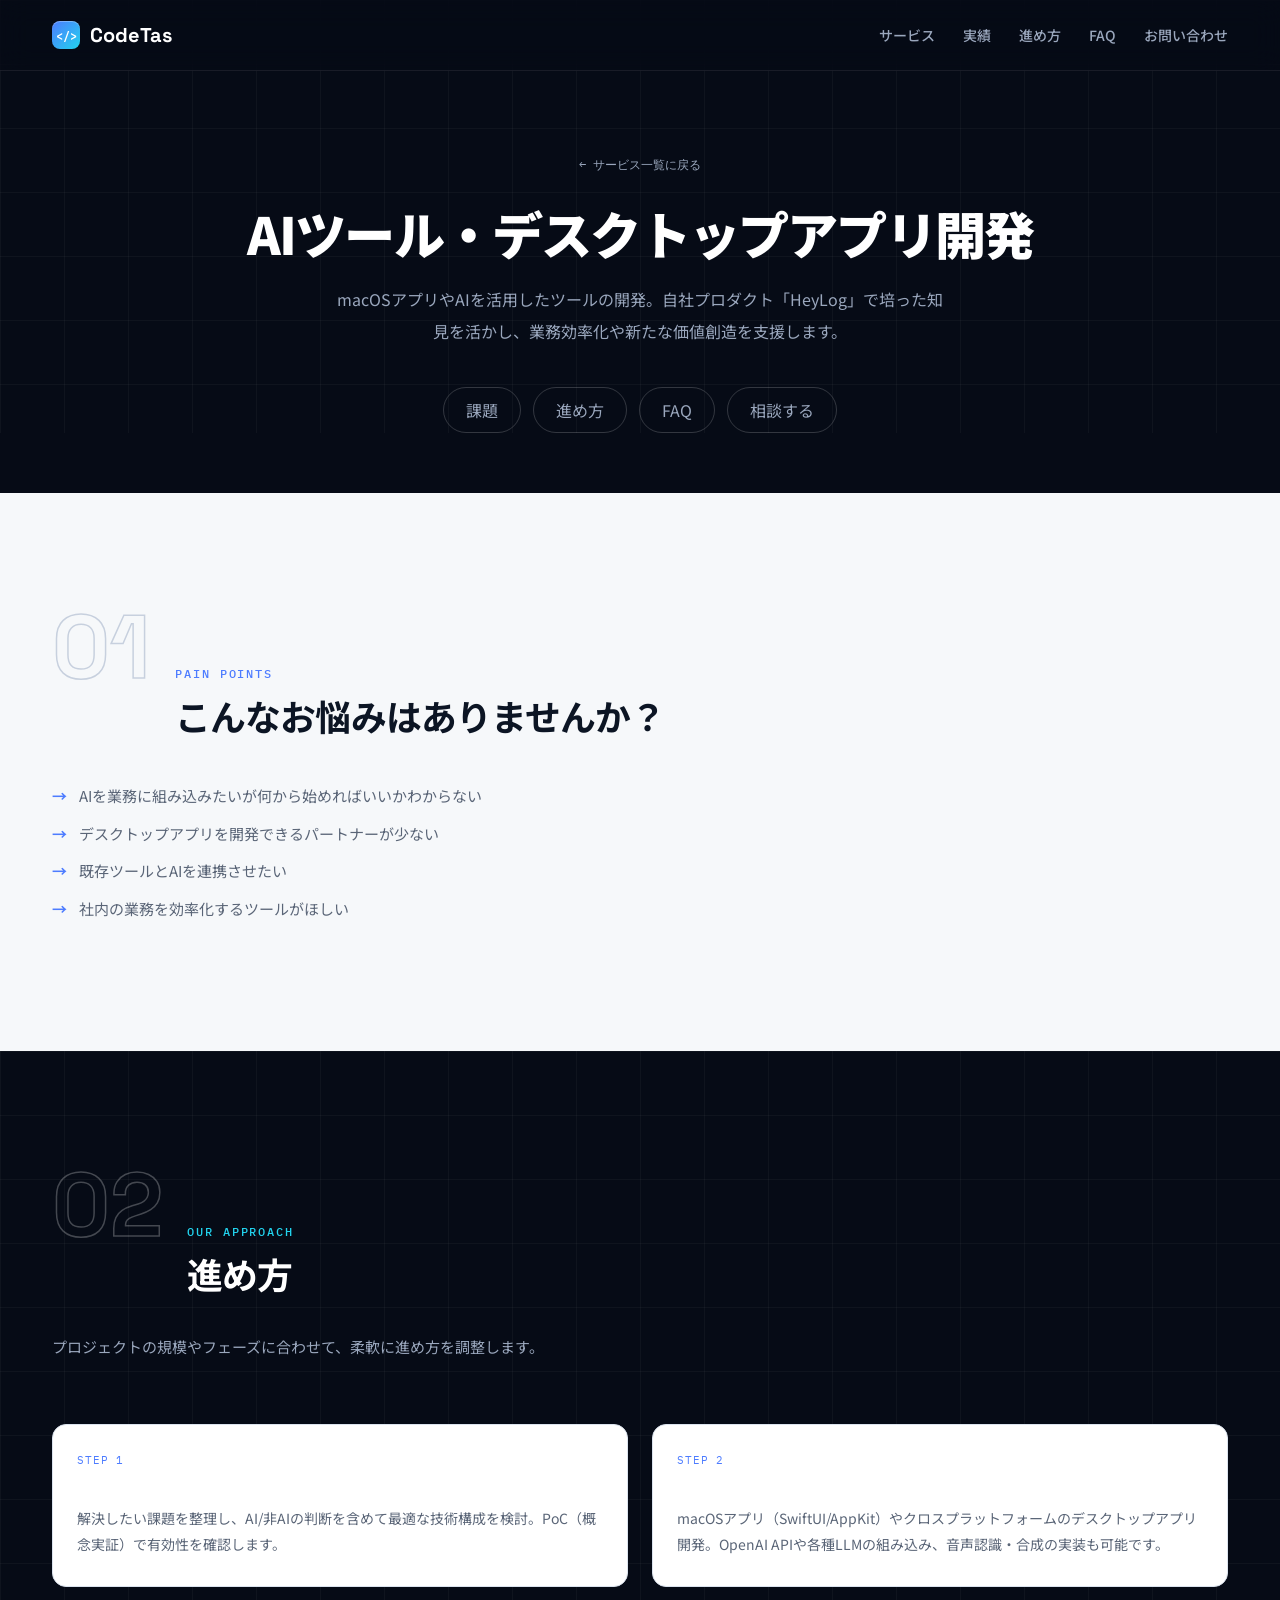
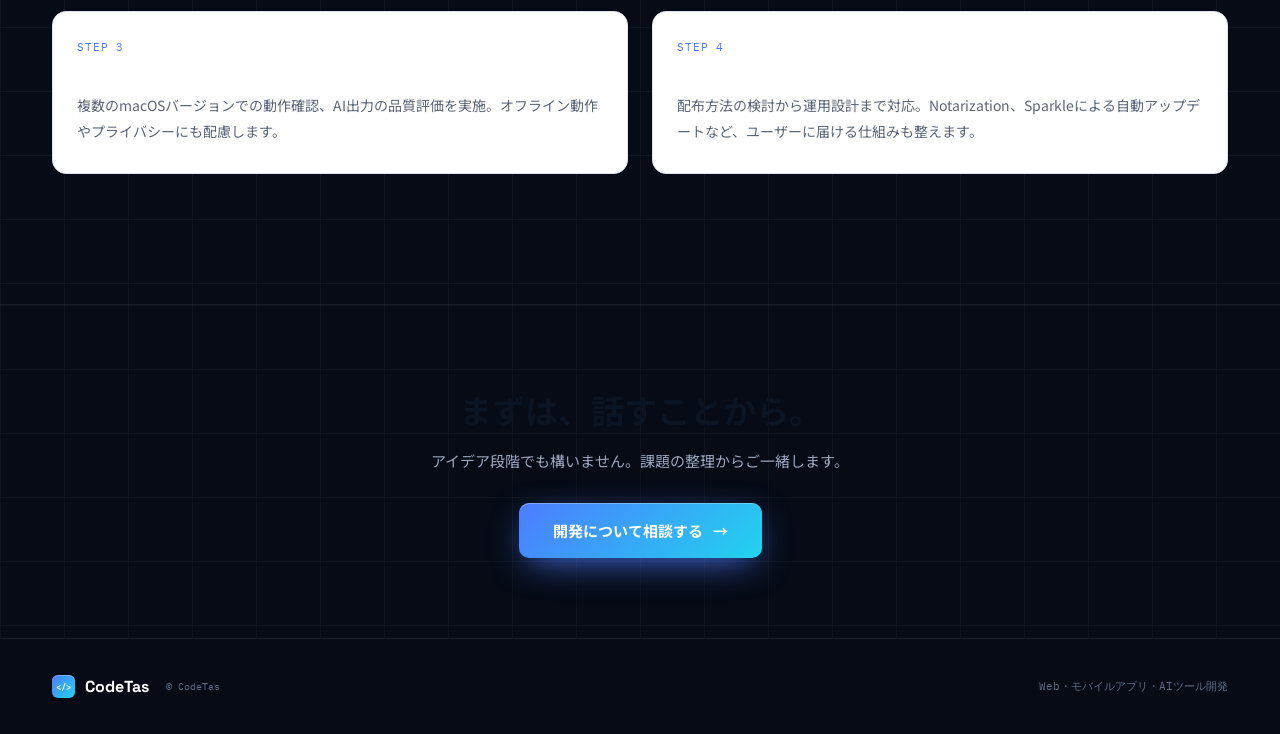
==== services/ai-tools-development.html @ 29022c16 "feat: サービス詳細ページ追加・Bing Webmaster Tools手順書 - Closes #17 サービス詳細ページ（Web/モバイル/AIツール）   - services/web-de" ====
<!doctype html>
<html lang="ja">
<head>
  <meta charset="UTF-8" />
  <meta name="viewport" content="width=device-width, initial-scale=1.0" />
  <title>AIツール・デスクトップアプリ開発 | CodeTas</title>
  <meta name="description" content="CodeTasのAIツール・デスクトップアプリ開発サービス。macOSアプリ開発、AI機能の組み込み・API連携、テキスト/音声入力を使ったツール開発、Obsidian・Notionなどの外部サービス連携に対応。自社プロダクトHeyLogでの実績あり。" />
  <meta name="keywords" content="AIツール開発・macOSアプリ開発・AI API連携・HeyLog・デスクトップアプリ" />
  <link rel="canonical" href="https://www.codetas.com/services/ai-tools-development.html" />
  <meta name="theme-color" content="#060b16" />
  <meta property="og:title" content="AIツール・デスクトップアプリ開発 | CodeTas" />
  <meta property="og:description" content="CodeTasのAIツール・デスクトップアプリ開発サービス。macOSアプリ開発、AI機能の組み込み・API連携、テキスト/音声入力を使ったツール開発、Obsidian・Notionなどの外部サービス連携に対応。自社プロダクトHeyLogでの実績あり。" />
  <meta property="og:url" content="https://www.codetas.com/services/ai-tools-development.html" />
  <meta property="og:image" content="https://www.codetas.com/ogp.png" />
  <meta property="og:type" content="website" />
  <meta property="og:site_name" content="CodeTas" />
  <meta property="og:locale" content="ja_JP" />
  <meta name="twitter:card" content="summary_large_image" />
  <meta name="twitter:title" content="AIツール・デスクトップアプリ開発 | CodeTas" />
  <meta name="twitter:description" content="CodeTasのAIツール・デスクトップアプリ開発サービス。macOSアプリ開発、AI機能の組み込み・API連携、テキスト/音声入力を使ったツール開発、Obsidian・Notionなどの外部サービス連携に対応。自社プロダクトHeyLogでの実績あり。" />
  <meta name="twitter:image" content="https://www.codetas.com/ogp.png" />
  <link rel="icon" href="../favicon.svg" type="image/svg+xml" />
  <link rel="preconnect" href="https://fonts.googleapis.com" />
  <link rel="preconnect" href="https://fonts.gstatic.com" crossorigin />
  <link href="https://fonts.googleapis.com/css2?family=IBM+Plex+Mono:wght@400;500;600&family=Noto+Sans+JP:wght@400;500;700;900&family=Space+Grotesk:wght@500;700&display=swap" rel="stylesheet" />
  <link rel="stylesheet" href="../styles.css" />
  <style>
    .service-hero{padding-top:calc(70px + 80px);color:#fff;text-align:center}
    .service-hero h1{font-size:clamp(36px,4vw,56px);font-weight:900;letter-spacing:-.035em;margin:0 0 20px;line-height:1.15}
    .service-hero h1 em{background:linear-gradient(100deg,var(--blue),var(--cyan));background-clip:text;-webkit-background-clip:text;color:transparent;font-style:normal}
    .service-hero .lead{max-width:620px;margin:0 auto 40px;color:var(--dark-muted);font-size:16px;line-height:2}
    .service-nav{display:flex;justify-content:center;gap:12px;flex-wrap:wrap;margin-bottom:60px}
    .service-nav a{padding:10px 22px;border:1px solid rgba(255,255,255,.18);border-radius:999px;color:var(--dark-muted);font:500 13px;transition:.2s}
    .service-nav a:hover{border-color:var(--cyan);color:#fff}
    .service-detail .section-lead{max-width:680px}
    .pain-list{list-style:none;padding:0;margin:24px 0 0;display:flex;flex-direction:column;gap:12px}
    .pain-list li{display:flex;align-items:flex-start;gap:12px;color:var(--muted);font-size:15px;line-height:1.7}
    .pain-list li::before{content:"→";color:var(--blue);font-weight:700;flex-shrink:0}
    .approach-grid{display:grid;grid-template-columns:repeat(2,1fr);gap:24px;margin-top:40px}
    .approach-step{padding:28px 24px;border:1.5px solid var(--line);border-radius:14px;background:#fff}
    .approach-step h4{margin:0 0 8px;font-size:18px}
    .approach-step h4 small{display:block;color:var(--blue);font:400 11px var(--mono);letter-spacing:.08em;margin-bottom:4px}
    .approach-step p{margin:0;color:var(--muted);font-size:14px;line-height:1.9}
    @media(max-width:720px){.approach-grid{grid-template-columns:1fr}}
    .service-cta {text-align:center;padding-block:80px;border-top:1px solid rgba(255,255,255,.08)}
    .service-cta h2 {margin:0 0 16px;font-size:clamp(24px,2.6vw,36px)}
    .service-cta p {color:var(--dark-muted);margin:0 0 32px;font-size:15px}
    .service-section h2 {font-size:clamp(24px,2.8vw,36px);margin:0 0 20px;letter-spacing:-.025em}
    .back-link {display:inline-flex;align-items:center;gap:8px;color:var(--dark-muted);font:400 12px var(--mono);margin-bottom:30px}
    .back-link:hover{color:var(--cyan)}
  </style>
</head>
<body>
  <a href="#main" class="skip-link">メインコンテンツへスキップ</a>
  <header class="site-header" data-header>
    <div class="container nav-inner">
      <a class="brand" href="../" aria-label="CodeTas ホーム"><span class="brand-mark">&lt;/&gt;</span><span>CodeTas</span></a>
      <nav class="desktop-nav" aria-label="メインナビゲーション">
        <a href="../index.html#services">サービス</a>
        <a href="../index.html#works">実績</a>
        <a href="../index.html#process">進め方</a>
        <a href="../index.html#faq">FAQ</a>
        <a href="../index.html#contact">お問い合わせ</a>
      </nav>
    </div>
  </header>

  <main id="main">
    <section class="service-hero grid-dark">
      <div class="container">
        <a href="../index.html#services" class="back-link">← サービス一覧に戻る</a>
        <h1>AIツール・デスクトップアプリ開発</h1>
        <p class="lead">macOSアプリやAIを活用したツールの開発。自社プロダクト「HeyLog」で培った知見を活かし、業務効率化や新たな価値創造を支援します。</p>
        <div class="service-nav">
          <a href="#pain">課題</a>
          <a href="#approach">進め方</a>
          <a href="../index.html#faq">FAQ</a>
          <a href="../index.html#contact">相談する</a>
        </div>
      </div>
    </section>

    <section id="pain" class="light-section section-pad">
      <div class="container service-section">
        <div class="section-title">
          <span>01</span>
          <div>
            <p>PAIN POINTS</p>
            <h2>こんなお悩みはありませんか？</h2>
          </div>
        </div>
        <ul class="pain-list">
          <li>AIを業務に組み込みたいが何から始めればいいかわからない</li>
          <li>デスクトップアプリを開発できるパートナーが少ない</li>
          <li>既存ツールとAIを連携させたい</li>
          <li>社内の業務を効率化するツールがほしい</li>
        </ul>
      </div>
    </section>

    <section id="approach" class="section-pad grid-dark" style="color:#fff">
      <div class="container service-section">
        <div class="section-title section-title--dark">
          <span>02</span>
          <div>
            <p style="color:var(--cyan)">OUR APPROACH</p>
            <h2>進め方</h2>
          </div>
        </div>
        <p class="section-lead section-lead--dark">プロジェクトの規模やフェーズに合わせて、柔軟に進め方を調整します。</p>
        <div class="approach-grid">
          <div class="approach-step"><h4><small>STEP 1</small>要件定義・技術検証</h4><p>解決したい課題を整理し、AI/非AIの判断を含めて最適な技術構成を検討。PoC（概念実証）で有効性を確認します。</p></div>
          <div class="approach-step"><h4><small>STEP 2</small>開発・連携</h4><p>macOSアプリ（SwiftUI/AppKit）やクロスプラットフォームのデスクトップアプリ開発。OpenAI APIや各種LLMの組み込み、音声認識・合成の実装も可能です。</p></div>
          <div class="approach-step"><h4><small>STEP 3</small>テスト・品質検証</h4><p>複数のmacOSバージョンでの動作確認、AI出力の品質評価を実施。オフライン動作やプライバシーにも配慮します。</p></div>
          <div class="approach-step"><h4><small>STEP 4</small>リリース・運用改善</h4><p>配布方法の検討から運用設計まで対応。Notarization、Sparkleによる自動アップデートなど、ユーザーに届ける仕組みも整えます。</p></div>
        </div>
      </div>
    </section>

    <section class="service-cta grid-dark">
      <div class="container">
        <h2>まずは、話すことから。</h2>
        <p>アイデア段階でも構いません。課題の整理からご一緒します。</p>
        <a class="button button--large" href="../index.html#contact"><span>開発について相談する</span><span>→</span></a>
      </div>
    </section>
  </main>

  <footer class="site-footer">
    <div class="container">
      <a class="brand" href="../" aria-label="CodeTas ホーム"><span class="brand-mark">&lt;/&gt;</span><span>CodeTas</span><small>© CodeTas</small></a>
      <p>Web・モバイルアプリ・AIツール開発</p>
    </div>
  </footer>
</body>
</html>
---- styles.css ----
:root{--ink:#0c1524;--navy:#060b16;--navy2:#0a1120;--blue:#4d7cff;--cyan:#22d3ee;--paper:#f6f8fa;--muted:#5a6577;--dark-muted:#9aa7bd;--line:#dbe3ee;--mono:"IBM Plex Mono",monospace;--display:"Space Grotesk",sans-serif;--jp:"Noto Sans JP",sans-serif}
*{box-sizing:border-box}html{scroll-behavior:smooth}body{margin:0;background:var(--navy);color:var(--ink);font-family:var(--jp);-webkit-font-smoothing:antialiased;overflow-x:hidden}a{color:inherit;text-decoration:none}button{font:inherit}.container{width:min(1176px,calc(100% - 64px));margin-inline:auto}.grid-dark{background-color:var(--navy);background-image:linear-gradient(rgba(255,255,255,.035) 1px,transparent 1px),linear-gradient(90deg,rgba(255,255,255,.035) 1px,transparent 1px);background-size:64px 64px}.brand{display:flex;align-items:center;gap:10px;color:#fff;font:700 20px/1 var(--display)}.brand-mark{display:grid;place-items:center;width:28px;height:28px;border-radius:8px;background:linear-gradient(135deg,var(--blue),var(--cyan));color:#fff;font:600 12px/1 var(--mono);box-shadow:inset 0 1px rgba(255,255,255,.3)}
.site-header{position:fixed;z-index:100;inset:0 0 auto;background:rgba(6,11,22,.72);border-bottom:1px solid rgba(255,255,255,.08);backdrop-filter:blur(14px)}.nav-inner{height:70px;display:flex;align-items:center;gap:24px}.desktop-nav{display:flex;gap:28px;margin-left:auto}.desktop-nav a{color:var(--dark-muted);font-size:14px;font-weight:500;transition:.2s}.desktop-nav a:hover{color:#fff}.nav-actions{display:flex;align-items:center;gap:14px}.lang-switch{display:flex;overflow:hidden;border:1px solid rgba(255,255,255,.15);border-radius:8px}.lang-switch button{padding:7px 9px;border:0;background:transparent;color:#78859a;font:500 11px var(--mono);cursor:pointer}.lang-switch button.is-active{background:#fff;color:var(--ink)}.button{display:inline-flex;align-items:center;justify-content:center;gap:10px;border:0;border-radius:10px;background:linear-gradient(135deg,var(--blue),var(--cyan));color:#fff;font-weight:700;box-shadow:inset 0 1px rgba(255,255,255,.3),0 10px 36px -10px var(--blue);transition:transform .2s,box-shadow .2s}.button:hover{color:#fff;transform:translateY(-2px);box-shadow:inset 0 1px rgba(255,255,255,.35),0 16px 40px -10px var(--blue)}.button--small{padding:10px 20px;font-size:14px}.button--large{padding:17px 34px;font-size:15px}.button--outline{border:1px solid rgba(255,255,255,.18);background:rgba(255,255,255,.04);box-shadow:none;backdrop-filter:blur(6px)}.button--outline:hover{border-color:var(--cyan);box-shadow:none}.menu-button,.mobile-nav{display:none}
.hero{position:relative;overflow:hidden;padding-top:70px;color:#fff}.hero-glow,.build-glow{position:absolute;pointer-events:none;width:900px;height:600px;top:-200px;left:50%;background:radial-gradient(ellipse,var(--blue) 0,rgba(77,124,255,.2) 22%,transparent 65%);opacity:.5;transform:translateX(-50%);animation:floatGlow 6s ease-in-out infinite}.hero-grid{position:relative;display:grid;grid-template-columns:1.25fr 1fr;gap:64px;align-items:center;min-height:600px;padding-block:78px}.pill-label{display:inline-flex;align-items:center;gap:10px;margin:0 0 32px;padding:8px 18px;border:1px solid rgba(255,255,255,.14);border-radius:999px;color:var(--dark-muted);font:400 12px var(--mono);letter-spacing:.16em}.pill-label i{width:7px;height:7px;border-radius:50%;background:var(--cyan);box-shadow:0 0 12px var(--cyan)}.hero h1{margin:0 0 28px;font-size:clamp(39px,4.4vw,60px);font-weight:900;line-height:1.13;letter-spacing:-.035em}.hero h1 em{background:linear-gradient(100deg,var(--blue),var(--cyan));background-clip:text;-webkit-background-clip:text;color:transparent;font-style:normal}.hero-lead{max-width:520px;margin:0 0 40px;color:var(--dark-muted);font-size:16px;line-height:2}.hero-actions{display:flex;flex-wrap:wrap;gap:14px}.terminal,.build-window,.mail-window{overflow:hidden;border:1px solid rgba(255,255,255,.13);border-radius:16px;background:rgba(10,17,32,.88);box-shadow:0 30px 80px -20px rgba(0,0,0,.6)}.window-bar{min-height:44px;display:flex;align-items:center;gap:10px;padding:0 18px;border-bottom:1px solid rgba(255,255,255,.08);color:#5f6d85;font:400 12px var(--mono)}.traffic{display:flex;gap:7px}.traffic i{display:block;width:10px;height:10px;border-radius:50%;background:#ff5f57}.traffic i:nth-child(2){background:#febc2e}.traffic i:nth-child(3){background:#28c840}.terminal-body{padding:24px 26px;color:#5f6d85;font:400 13.5px/2.1 var(--mono)}.terminal-body p{margin:0}.terminal-body b{color:var(--cyan)}.terminal-body .success{color:#28c840}.cursor{display:inline-block;width:8px;height:16px;background:var(--cyan);vertical-align:middle;animation:blink 1.1s step-end infinite}.marquee{overflow:hidden;border-block:1px solid rgba(255,255,255,.08);background:rgba(255,255,255,.02);padding:18px 0}.marquee div{width:max-content;color:#6c788c;font:500 11px var(--mono);letter-spacing:.15em;white-space:nowrap;animation:marquee 24s linear infinite}.marquee i{margin:0 26px;color:var(--cyan);font-style:normal}
.build-story{position:relative;height:400vh;color:#fff}.build-sticky{position:sticky;top:0;height:100vh;min-height:720px;display:flex;align-items:center;overflow:hidden}.build-glow{top:50%;opacity:.25;transform:translate(-50%,-50%)}.build-inner{position:relative}.center-heading{text-align:center;margin-bottom:32px}.center-heading p,.kicker{margin:0 0 12px;color:var(--cyan);font:500 12px var(--mono);letter-spacing:.16em}.center-heading h2{margin:0;font-size:clamp(26px,3vw,40px);letter-spacing:-.02em}.build-window{max-width:880px;margin:auto}.build-window .window-bar b{display:none;margin-left:auto;color:#28c840;font-size:10px}.build-stage{position:relative;height:380px}.code-layer{position:absolute;inset:0;margin:0;padding:35px 42px;color:#d6deeb;font:400 13.5px/2.1 var(--mono);transition:opacity .4s,transform .4s}.kw{color:#c792ea}.str{color:#a5e075}.fn{color:#82aaff}.comment{color:#5f6d85}.app-preview{position:absolute;inset:0;padding:0;background:#f6f8fa;color:var(--ink);opacity:0;transform:translateY(14px) scale(.97);transition:opacity .5s,transform .5s}.app-nav{height:54px;display:flex;align-items:center;gap:9px;padding:0 22px;border-bottom:1px solid #e3e7ee;background:#fff}.app-nav>i{display:grid;place-items:center;width:24px;height:24px;border-radius:6px;background:linear-gradient(135deg,var(--blue),var(--cyan));color:#fff;font-style:normal}.app-nav>b{font-family:var(--display)}.app-nav>span{flex:1}.app-nav small{color:var(--muted)}.app-nav button{padding:7px 12px;border:0;border-radius:6px;background:var(--blue);color:#fff;font-size:11px;font-weight:700}.app-main{display:flex;gap:20px;padding:26px 30px 16px}.tasks{display:flex;flex:1;flex-direction:column;gap:8px}.tasks>p{display:flex;align-items:center;gap:10px;margin:0;padding:8px 11px;border:1px solid var(--blue);border-radius:9px;background:#fff;font-size:11px}.tasks p>i{width:16px;height:16px;border:1px solid #c7d0de;border-radius:50%;font-style:normal}.tasks p.done{border-color:#e3e7ee;color:#8a94a6;text-decoration:line-through}.tasks p.done>i{display:grid;place-items:center;border:0;background:var(--blue);color:#fff;font-size:8px}.tasks p span{flex:1}.tasks em{padding:2px 7px;border-radius:4px;background:#edf1ff;color:var(--blue);font:500 8px var(--mono);text-decoration:none}.stat{width:170px;display:flex;flex-direction:column;gap:10px;padding:14px;border:1px solid #e3e7ee;border-radius:12px;background:#fff}.stat small{color:#8a94a6;font:400 10px var(--mono)}.stat strong{font:700 30px/1 var(--display)}.stat strong em{color:var(--blue);font-size:15px;font-style:normal}.stat>i{height:6px;overflow:hidden;border-radius:3px;background:#eef1f6}.stat>i b{display:block;width:82%;height:100%;background:linear-gradient(90deg,var(--blue),var(--cyan))}.project-row{display:flex;gap:10px;padding:0 30px}.project-row p{flex:1;margin:0;padding:10px 12px;border:1px solid #e3e7ee;border-radius:10px;background:#fff;font-size:10px}.project-row p>b,.project-row p>small{display:block}.project-row p>i{display:block;height:4px;margin:6px 0;border-radius:3px;background:#eef1f6}.project-row p>i span{display:block;height:100%;background:var(--blue)}.project-row small{color:#8a94a6}.sync{margin:15px 30px;padding:8px 15px;border-radius:7px;background:var(--ink);color:#28c840;font:400 10px var(--mono)}.sync b{float:right;color:#9aa7bd;font-weight:400}.build-progress{max-width:560px;margin:26px auto 0}.build-progress p{display:flex;justify-content:space-between;margin:0 0 8px;color:var(--dark-muted);font:400 12px var(--mono)}.build-progress p b{color:var(--cyan)}.build-progress>i{display:block;height:6px;overflow:hidden;border-radius:3px;background:rgba(255,255,255,.08)}.build-progress>i span{display:block;width:0;height:100%;border-radius:inherit;background:linear-gradient(90deg,var(--blue),var(--cyan));transition:width .1s linear}
.light-section{background:var(--paper)}.section-pad{padding-block:110px 130px}.section-title{display:flex;align-items:baseline;gap:24px}.section-title>span{color:transparent;-webkit-text-stroke:1.5px #c7d0de;font:700 clamp(56px,7vw,96px)/1 var(--display)}.section-title p{margin:0 0 10px;color:var(--blue);font:500 12px var(--mono);letter-spacing:.16em}.section-title h2{margin:0;font-size:clamp(27px,3.2vw,42px);line-height:1.35;letter-spacing:-.025em}.section-lead{max-width:520px;margin:14px 0 62px;color:var(--muted);font-size:15px;line-height:2}.section-title--dark>span{-webkit-text-stroke-color:rgba(255,255,255,.25)}.section-title--dark p{color:var(--cyan)}.section-title--dark h2{color:#fff}.section-lead--dark{color:var(--dark-muted)}
.blueprints{display:flex;flex-direction:column;gap:56px}.blueprint{border:1.5px solid var(--ink);background:#fff}.blueprint>header{min-height:42px;display:flex;align-items:center;justify-content:space-between;gap:15px;padding:8px 22px;border-bottom:1.5px solid var(--ink);color:var(--muted);font:400 11px var(--mono);letter-spacing:.08em}.blueprint>header b{color:var(--blue)}.blueprint-grid{display:grid;grid-template-columns:1fr 1.1fr}.blueprint-grid--reverse{grid-template-columns:1.1fr 1fr}.blueprint-copy{min-height:405px;display:flex;flex-direction:column;padding:42px 40px;border-right:1.5px dashed #c9d3e2}.blueprint-grid--reverse .blueprint-copy{border-right:0}.blueprint-copy h3{margin:0 0 16px;font-size:clamp(22px,2.4vw,32px);letter-spacing:-.02em}.blueprint-copy>p{margin:0;color:var(--muted);font-size:14px;line-height:2}.blueprint-copy ul{display:flex;flex-direction:column;gap:9px;margin:20px 0 30px;padding:0;list-style:none;color:#3d4859;font:400 12px var(--mono)}.blueprint-copy li::before{content:"▸";margin-right:9px;color:var(--blue)}.drawing-label{display:grid;grid-template-columns:auto auto;align-self:flex-start;margin-top:auto;border:1px solid #c9d3e2;color:#8a94a6;font:400 10px var(--mono)}.drawing-label>*{padding:6px 11px}.drawing-label>*:nth-child(odd){border-right:1px solid #c9d3e2}.drawing-label>*:nth-child(-n+2){border-bottom:1px solid #c9d3e2}.drawing-label b{color:#3d4859;font-weight:500}.blueprint-detail-link{display:inline-flex;align-items:center;gap:6px;padding:8px 16px;border:1px solid var(--blue);border-radius:8px;color:var(--blue);font:500 12px var(--mono);align-self:flex-start;transition:.2s}.blueprint-detail-link:hover{background:var(--blue);color:#fff}.drawing{min-height:405px;display:grid;place-items:center;padding:36px;background-image:linear-gradient(#eef2f8 1px,transparent 1px),linear-gradient(90deg,#eef2f8 1px,transparent 1px);background-size:28px 28px}.drawing-mobile{border-right:1.5px dashed #c9d3e2}.browser-mock,.ai-mock{width:100%;max-width:440px;overflow:hidden;border:1px solid #dbe3ee;border-radius:14px;background:#fff;box-shadow:0 40px 80px -36px rgba(12,21,36,.45)}.browser-mock>header{display:flex;align-items:center;gap:6px;padding:12px 16px;border-bottom:1px solid #edf1f7}.browser-mock>header i{width:9px;height:9px;border-radius:50%;background:#ff5f57}.browser-mock>header i:nth-child(2){background:#febc2e}.browser-mock>header i:nth-child(3){background:#28c840}.browser-mock>header span{flex:1;height:16px;margin-left:8px;border-radius:8px;background:#f0f3f8}.browser-mock main{padding:20px}.browser-mock nav{display:flex;align-items:center;gap:8px}.browser-mock nav i{width:18px;height:18px;border-radius:5px;background:linear-gradient(135deg,var(--blue),var(--cyan))}.browser-mock nav b{width:64px;height:7px;background:#dbe1ea}.browser-mock nav span{flex:1}.browser-mock nav em{width:44px;height:18px;border-radius:5px;background:var(--blue)}.browser-mock h4{width:58%;height:14px;margin:28px 0 10px;background:#c7d0de}.browser-mock p{width:74%;height:7px;background:#e6eaf1}.browser-mock p:nth-of-type(2){width:62%}.browser-mock main>div{display:flex;gap:10px;margin-top:20px}.browser-mock main>div i{flex:1;height:64px;border:1px solid #e6eaf1;border-radius:8px;background:#f4f6fa}.phone-mock{width:190px;height:350px;display:flex;flex-direction:column;gap:12px;padding:14px;border:2px solid #c9d3e2;border-radius:31px;background:#fff;box-shadow:0 40px 80px -36px rgba(12,21,36,.45)}.phone-mock>i{align-self:center;width:60px;height:15px;border-radius:9px;background:var(--ink)}.phone-mock h4{width:70%;height:13px;margin:10px 0 0;background:#c7d0de}.phone-mock p{width:52%;height:7px;margin:0;background:#e6eaf1}.phone-mock>b{height:78px;border:1px solid #e0e7f2;border-radius:12px;background:linear-gradient(135deg,rgba(77,124,255,.13),rgba(34,211,238,.13))}.phone-mock>div{display:flex;gap:8px}.phone-mock>div span{height:52px;flex:1;border:1px solid #e6eaf1;border-radius:10px;background:#f4f6fa}.phone-mock nav{display:flex;justify-content:space-around;margin-top:auto;padding-top:10px;border-top:1px solid #edf1f7}.phone-mock nav i{width:18px;height:18px;border-radius:5px;background:var(--blue);opacity:.22}.phone-mock nav i:first-child{opacity:1;animation:pulse 3s infinite}.ai-mock>header{display:flex;align-items:center;gap:8px;padding:12px 16px;border-bottom:1px solid #edf1f7;color:#8a94a6;font:400 11px var(--mono)}.ai-mock>header .traffic i{width:9px;height:9px}.ai-mock>header em{margin-left:auto;padding:3px 8px;border:1px solid rgba(77,124,255,.3);border-radius:6px;color:var(--blue);font-style:normal}.ai-mock main{display:flex;flex-direction:column;gap:13px;padding:18px}.prompt{display:flex;align-items:center;gap:10px;padding:11px 14px;border:1.5px solid rgba(77,124,255,.4);border-radius:10px;color:#3d4859;font-size:12px}.prompt span{flex:1}.prompt i{display:grid;place-items:center;width:26px;height:26px;border-radius:50%;background:linear-gradient(135deg,var(--blue),var(--cyan));color:#fff;font-style:normal}.answer{display:flex;flex-direction:column;gap:8px;padding:14px 16px;border:1px solid #edf1f7;border-radius:10px;background:#fbfcfe}.answer b{color:var(--blue);font:500 10px var(--mono)}.answer i{width:88%;height:7px;border-radius:4px;background:#dbe1ea}.answer i:nth-of-type(2){width:72%}.answer i:nth-of-type(3){width:80%}.ai-mock main p{margin:0;color:#8a94a6;font:400 10px var(--mono)}.ai-mock main p b{margin-left:5px;padding:4px 8px;border:1px solid #dbe3ee;border-radius:5px;color:#3d4859}.ai-mock main small{color:#1a7f4b;font:400 10px var(--mono)}
.works{color:#fff}.works-hint{margin:-52px 0 45px;color:#5f6d85;font:400 12px var(--mono)}.works-hint:first-letter{color:var(--cyan)}.desktop-scene{overflow:hidden;border:1px solid rgba(255,255,255,.14);border-radius:20px;background:radial-gradient(ellipse at 30% 20%,rgba(77,124,255,.13),transparent 55%),var(--navy2)}.desktop-scene>header{height:42px;display:flex;align-items:center;gap:18px;padding:0 20px;border-bottom:1px solid rgba(255,255,255,.1);background:rgba(6,11,22,.7);color:var(--dark-muted);font:400 11px var(--mono)}.desktop-scene>header b{color:#fff}.desktop-scene>header small{margin-left:auto;color:#5f6d85}.work-area{position:relative;height:900px}.work-window{position:absolute;width:54%;overflow:hidden;border:1px solid rgba(255,255,255,.15);border-radius:12px;background:#0e1526;box-shadow:0 35px 80px rgba(0,0,0,.45);transition:transform .25s,box-shadow .25s;cursor:pointer}.work-window:hover{transform:translateY(-4px);box-shadow:0 45px 90px rgba(0,0,0,.55)}.work-window.is-front{z-index:10}.work-window--one{top:50px;left:5%;z-index:1}.work-window--two{top:245px;right:5%;z-index:2}.work-window--three{top:455px;left:12%;z-index:3}.work-window>header{height:42px;display:flex;align-items:center;gap:8px;padding:0 16px;border-bottom:1px solid rgba(255,255,255,.08)}.work-window>header small{margin-left:7px;color:#5f6d85;font:400 11px var(--mono)}.work-window>header em{margin-left:auto;color:var(--cyan);font:400 10px var(--mono);letter-spacing:.08em}.work-window>footer{padding:16px 20px}.work-window>footer h3{margin:0 0 5px;font-size:17px}.work-window>footer p{margin:0;color:var(--dark-muted);font-size:12px;line-height:1.8}.work-art{height:250px;overflow:hidden;background:#131d32}.work-art--saas{display:grid;grid-template-columns:60px 1fr;padding:25px}.work-art--saas aside{border-radius:8px 0 0 8px;background:#111827}.work-art--saas main{padding:22px;border-radius:0 8px 8px 0;background:#f8fafc}.work-art--saas nav{width:45%;height:12px;margin-bottom:25px;background:#cbd5e1}.work-art--saas main>div{display:flex;gap:10px}.work-art--saas main>div i{height:65px;flex:1;border-radius:6px;background:#e2e8f0}.work-art--saas main>div i:first-child{background:linear-gradient(135deg,#dce5ff,#dff8fb)}.work-art--saas main p{height:55px;border-radius:6px;background:linear-gradient(90deg,#e2e8f0 65%,transparent 65%)}.work-art--mobile{position:relative;background:linear-gradient(135deg,#17223c,#0f3c49)}.mini-phone{position:absolute;z-index:2;width:130px;height:220px;top:30px;left:41%;padding:20px 13px;border:4px solid #263552;border-radius:23px;background:#fff;transform:rotate(-5deg)}.mini-phone--back{z-index:1;left:57%;top:15px;transform:rotate(8deg);opacity:.6}.mini-phone i{display:block;width:45px;height:6px;margin:auto;border-radius:4px;background:#dce3ec}.mini-phone b{display:block;height:70px;margin:20px 0 10px;border-radius:8px;background:linear-gradient(135deg,#dce5ff,#dff8fb)}.mini-phone span{display:block;height:22px;margin:7px 0;border-radius:5px;background:#edf1f7}.work-art--heylog{display:grid;place-items:center;background:radial-gradient(circle at 50%,rgba(77,124,255,.3),transparent 55%),#101727}.work-art--heylog>div{width:70%;padding:27px;border:1px solid rgba(255,255,255,.14);border-radius:14px;background:rgba(15,23,42,.8);text-align:center}.work-art--heylog b{font:700 28px var(--display)}.work-art--heylog p{color:#9aa7bd;font-size:12px}.work-art--heylog span{display:inline-block;padding:7px 12px;border:1px solid var(--blue);border-radius:7px;color:var(--cyan);font:500 11px var(--mono)}.dock{display:flex;justify-content:center;gap:14px;padding:12px;border-top:1px solid rgba(255,255,255,.1);background:rgba(6,11,22,.7)}.dock i{display:grid;place-items:center;width:34px;height:34px;border:1px solid rgba(255,255,255,.12);border-radius:10px;background:rgba(255,255,255,.08);font:400 11px var(--mono)}.dock i:first-child{border:0;background:linear-gradient(135deg,var(--blue),var(--cyan))}
.pipeline{position:relative;display:grid;grid-template-columns:repeat(5,1fr);gap:16px}.pipeline::before{content:"";position:absolute;top:50%;left:2%;right:2%;height:2px;background:#dbe3ee}.pipeline article{position:relative;display:flex;min-height:240px;flex-direction:column;padding:21px 17px;border:1.5px solid var(--line);border-radius:14px;background:#fbfcfe;transition:.25s}.pipeline article:hover{border-color:var(--blue);box-shadow:0 18px 40px -24px var(--blue)}.pipeline article header{display:flex;align-items:center;gap:9px}.pipeline article header i{display:grid;place-items:center;width:24px;height:24px;border-radius:50%;background:#e8f7ee;color:#1a7f4b;font-style:normal}.pipeline article header span{color:#8a94a6;font:400 10px var(--mono);letter-spacing:.06em}.pipeline article h3{margin:15px 0 8px;font-size:17px}.pipeline article p{margin:0;color:var(--muted);font-size:12px;line-height:1.8}.pipeline article small{margin-top:auto;color:var(--blue);font:400 10px var(--mono)}.pipeline article.is-running{border-style:dashed;border-color:var(--blue);background:linear-gradient(135deg,rgba(77,124,255,.05),rgba(34,211,238,.07))}.pipeline article.is-running header i{background:rgba(77,124,255,.12);color:var(--blue);animation:pulse 1.6s infinite}.pipeline article.is-running header span{color:var(--blue)}.pipeline-terminal{max-width:640px;margin-top:56px;padding:18px 24px;border:1px solid #e3e7ee;border-radius:12px;background:var(--navy2);font:400 12px/2 var(--mono)}.pipeline-terminal p{margin:0;color:#28c840}.pipeline-terminal p:first-child{color:var(--dark-muted)}.pipeline-terminal b{color:var(--cyan)}.pipeline-terminal p:last-child{color:#febc2e;animation:pulse 1.6s infinite}
.faq{color:#fff}.faq .section-title{margin-bottom:55px}.chat{max-width:820px;margin:auto;overflow:hidden;border:1px solid rgba(255,255,255,.14);border-radius:18px;background:rgba(10,17,32,.92);box-shadow:0 40px 100px -30px #000}.chat>header{display:flex;align-items:center;gap:12px;padding:16px 22px;border-bottom:1px solid rgba(255,255,255,.08)}.chat>header .brand-mark{width:36px;height:36px;border-radius:12px}.chat>header div{display:flex;flex-direction:column;gap:3px}.chat>header b{font-size:14px}.chat>header small{color:#28c840;font:400 10px var(--mono)}.chat>header small i{display:inline-block;width:7px;height:7px;margin-right:6px;border-radius:50%;background:#28c840}.messages{display:flex;flex-direction:column;gap:22px;padding:30px 28px}.conversation{display:flex;flex-direction:column;gap:12px}.question{align-self:flex-end;max-width:78%;margin:0;padding:12px 19px;border-radius:18px 18px 4px 18px;background:linear-gradient(135deg,var(--blue),var(--cyan));font-size:14px;font-weight:600;line-height:1.8}.chat .answer,.typing{display:flex;align-items:flex-end;gap:12px}.chat .answer .brand-mark,.typing .brand-mark{width:30px;height:30px;border-radius:10px;font-size:10px;flex:0 0 auto}.chat .answer p,.typing p{max-width:78%;margin:0;padding:12px 19px;border:1px solid rgba(255,255,255,.1);border-radius:18px 18px 18px 4px;background:rgba(255,255,255,.07);color:#c6d0e0;font-size:14px;line-height:2}.typing p{display:flex;gap:6px;padding:15px 20px}.typing p i{width:7px;height:7px;border-radius:50%;background:#9aa7bd;animation:pulse 1.2s infinite}.typing p i:nth-child(2){animation-delay:.2s}.typing p i:nth-child(3){animation-delay:.4s}.messages>a{align-self:center;padding:10px 24px;border:1px dashed rgba(34,211,238,.5);border-radius:999px;color:var(--cyan);font:400 12px var(--mono)}
.contact{position:relative;overflow:hidden;color:#fff;border-top:1px solid rgba(255,255,255,.08)}.contact-glow{position:absolute;width:900px;height:500px;bottom:-260px;left:50%;background:radial-gradient(ellipse,rgba(77,124,255,.25),transparent 65%);transform:translateX(-50%)}.contact-grid{position:relative;display:grid;grid-template-columns:1.15fr 1fr;gap:64px;align-items:center;padding-block:125px}.contact h2{margin:0 0 20px;font-size:clamp(28px,3.4vw,44px)}.contact p:not(.kicker){max-width:480px;margin:0 0 38px;color:var(--dark-muted);line-height:2}.contact-action{display:flex;align-items:center;gap:18px;flex-wrap:wrap}.contact-action small{color:#5f6d85;font:400 11px var(--mono)}.mail-window>p{display:flex;gap:14px;margin:0;padding:13px 21px;border-bottom:1px solid rgba(255,255,255,.07);color:#d6deeb;font-size:13px}.mail-window>p b{min-width:60px;color:#5f6d85;font:400 12px var(--mono)}.mail-window>p a{color:var(--cyan);font-family:var(--mono)}.mail-window>div:not(.window-bar){min-height:115px;padding:20px 21px;color:var(--dark-muted);font-size:13px;line-height:2}.mail-window>footer{display:flex;align-items:center;justify-content:space-between;padding:13px 21px;border-top:1px solid rgba(255,255,255,.08)}.mail-window>footer small{color:#5f6d85;font:400 10px var(--mono)}.site-footer{border-top:1px solid rgba(255,255,255,.08);background:var(--navy)}.site-footer>.container{min-height:95px;display:flex;align-items:center;justify-content:space-between}.site-footer .brand{font-size:16px}.site-footer .brand-mark{width:23px;height:23px;border-radius:6px;font-size:9px}.site-footer .brand small{margin-left:7px;color:#5f6d85;font:400 10px var(--mono)}.site-footer p{color:#5f6d85;font:400 11px var(--mono)}
.reveal{opacity:0;transform:translateY(22px);transition:opacity .7s,transform .7s}.reveal--delay{transition-delay:.15s}.reveal.is-visible{opacity:1;transform:none}@keyframes blink{0%,49%{opacity:1}50%,100%{opacity:0}}@keyframes floatGlow{0%,100%{opacity:.45}50%{opacity:.75}}@keyframes marquee{to{transform:translateX(-50%)}}@keyframes pulse{0%,100%{opacity:1}50%{opacity:.35}}
@media(max-width:960px){.desktop-nav{gap:16px}.nav-actions>.button{display:none}.hero-grid{grid-template-columns:1fr;gap:45px;padding-block:80px}.hero-copy{max-width:720px}.terminal{max-width:620px}.blueprint-grid,.blueprint-grid--reverse{grid-template-columns:1fr}.blueprint-copy{min-height:380px;border-right:0;border-bottom:1.5px dashed #c9d3e2}.blueprint-grid--reverse .drawing{order:2;border-right:0}.pipeline{grid-template-columns:repeat(3,1fr)}.pipeline::before{display:none}.work-window{width:62%}.contact-grid{grid-template-columns:1fr;gap:48px}.mail-window{max-width:620px}}
@media(max-width:720px){.container{width:min(100% - 36px,580px)}.desktop-nav,.nav-actions{display:none}.menu-button{display:flex;margin-left:auto;flex-direction:column;gap:6px;padding:10px 0 10px 12px;border:0;background:transparent}.menu-button span{width:24px;height:1px;background:#fff;transition:.25s}.menu-button[aria-expanded=true] span:first-child{transform:translateY(3.5px) rotate(45deg)}.menu-button[aria-expanded=true] span:last-child{transform:translateY(-3.5px) rotate(-45deg)}.mobile-nav{position:absolute;top:70px;left:0;width:100%;max-height:0;display:flex;overflow:hidden;flex-direction:column;background:rgba(6,11,22,.98);transition:max-height .3s}.mobile-nav.is-open{max-height:360px;border-bottom:1px solid rgba(255,255,255,.1)}.mobile-nav>a{padding:14px 24px;border-top:1px solid rgba(255,255,255,.08);color:#c6d0e0;font-size:13px}.mobile-nav .lang-switch{align-self:flex-start;margin:14px 24px 18px}.hero-grid{min-height:auto;padding-block:70px}.hero h1{font-size:clamp(37px,11vw,52px)}.hero-lead{font-size:14px}.button--large{padding:15px 22px}.build-story{height:300vh}.build-sticky{min-height:680px}.build-stage{height:330px}.code-layer{padding:28px 22px;font-size:11px}.app-nav{padding:0 12px}.app-nav small{display:none}.app-main{padding:18px 14px 10px}.stat{display:none}.project-row{padding:0 14px}.project-row p:last-child{display:none}.sync{margin:12px 14px}.section-pad{padding-block:82px 92px}.section-title{gap:14px;align-items:flex-start}.section-title>span{font-size:54px}.section-title h2{font-size:28px}.section-lead{margin-bottom:42px}.blueprints{gap:34px}.blueprint>header span{display:none}.blueprint-copy{min-height:360px;padding:32px 24px}.drawing{min-height:340px;padding:25px 18px}.phone-mock{height:310px}.work-area{height:auto;display:flex;flex-direction:column;gap:20px;padding:22px 15px}.work-window{position:relative;inset:auto;width:100%;transform:none!important}.work-art{height:220px}.mini-phone{left:28%}.mini-phone--back{left:53%}.dock{display:none}.works-hint{margin-top:-32px}.pipeline{grid-template-columns:1fr}.pipeline article{min-height:190px}.pipeline-terminal{padding:16px;font-size:10px}.faq .section-title{margin-bottom:35px}.messages{padding:24px 16px}.question,.chat .answer p{max-width:88%;font-size:13px}.contact-grid{padding-block:88px}.site-footer>.container{padding-block:28px;flex-direction:column;justify-content:center;gap:16px;text-align:center}.site-footer .brand{flex-wrap:wrap;justify-content:center}.site-footer .brand small{width:100%;margin:0}}
@media(max-width:430px){.hero-actions{flex-direction:column;align-items:stretch}.hero-actions .button{width:100%}.pill-label{font-size:9px}.terminal-body{padding:20px;font-size:11px}.build-sticky{min-height:640px}.center-heading{margin-bottom:22px}.build-stage{height:300px}.app-main{padding-top:14px}.project-row{display:none}.sync{margin-top:15px}.blueprint>header{padding-inline:14px}.blueprint>header small{display:none}.drawing-label{font-size:9px}.work-art--heylog>div{width:85%}.mini-phone{left:17%}.mini-phone--back{left:51%}.section-title>span{font-size:46px}.contact-action{align-items:flex-start;flex-direction:column}.mail-window>p{font-size:11px}.mail-window>p b{min-width:50px}}
@media(prefers-reduced-motion:reduce){html{scroll-behavior:auto}.reveal{opacity:1;transform:none;transition:none}.marquee div,.hero-glow,.cursor,.typing i,.pipeline article.is-running header i,.pipeline-terminal p:last-child{animation:none}}
.skip-link{position:absolute;top:-100%;left:16px;z-index:200;padding:12px 20px;border-radius:0 0 8px 8px;background:linear-gradient(135deg,var(--blue),var(--cyan));color:#fff;font-size:14px;font-weight:700;transition:top .2s}.skip-link:focus{top:0;outline:2px solid #fff;outline-offset:2px}
:focus-visible{outline:2px solid var(--cyan);outline-offset:2px;border-radius:4px}
.chat .answer{flex-direction:row;padding:0;border:0;border-radius:0;background:transparent}
@media(max-width:720px){.hero h1 em{display:block}}
.work-window>footer{position:relative}.work-window>footer:has(.work-link){padding-right:105px}.work-link{position:absolute;right:20px;bottom:17px;color:var(--cyan);font:500 10px var(--mono);white-space:nowrap}.work-link:hover{color:#fff}.work-art--bebireci{display:grid;place-items:center;background:radial-gradient(circle at 25% 20%,#fff5e8,transparent 42%),linear-gradient(135deg,#b8e0d2,#eff9f5)}.bebi-phone{width:72%;max-width:360px;overflow:hidden;border:1px solid rgba(46,90,76,.18);border-radius:17px;background:#fffdf9;color:#30443e;box-shadow:0 24px 55px rgba(51,94,80,.22);transform:rotate(-2deg)}.bebi-phone>header{height:45px;display:flex;align-items:center;gap:8px;padding:0 15px;border-bottom:1px solid #edf2ef}.bebi-phone>header i{display:grid;place-items:center;width:25px;height:25px;border-radius:50%;background:#ee9464;color:#fff;font-style:normal;font-weight:900}.bebi-phone>header b{font-size:14px}.bebi-phone>header span{margin-left:auto}.bebi-phone main{padding:14px}.bebi-phone main>small{color:#7f938c;font-size:8px}.bebi-phone h4{margin:5px 0 10px;font-size:14px}.bebi-phone main>div{display:flex;gap:9px}.bebi-phone main article{display:flex;flex:1;flex-direction:column;gap:5px;padding:8px;border-radius:10px;background:#f5f8f6}.bebi-phone main article i{display:grid;place-items:center;height:38px;border-radius:7px;background:#fff1df;font-size:21px;font-style:normal}.bebi-phone main article span{height:5px;border-radius:3px;background:#d9e4df}.bebi-phone main article span:last-child{width:65%}.bebi-phone main>p{display:flex;gap:5px;margin:10px 0 0}.bebi-phone main>p b{padding:3px 6px;border-radius:99px;background:#e3f2ec;color:#55776b;font-size:7px}.work-art--komanikki{display:grid;place-items:center;background:#eee9dc;background-image:linear-gradient(rgba(38,35,31,.06) 1px,transparent 1px),linear-gradient(90deg,rgba(38,35,31,.06) 1px,transparent 1px);background-size:24px 24px}.koma-cover{position:relative;width:70%;max-width:350px;padding:24px 25px;border:2px solid #28251f;background:#f9f6ec;color:#28251f;box-shadow:9px 9px 0 #d4c9ae;transform:rotate(1deg)}.koma-cover>small{font:600 8px var(--mono);letter-spacing:.16em}.koma-cover>b{display:block;margin-top:4px;font-size:20px}.koma-cover>p{margin:10px 0 13px;font-size:13px;font-weight:700;line-height:1.55}.koma-cover>div{position:absolute;top:23px;right:23px;display:grid;width:86px;height:86px;grid-template-columns:1fr 1fr;gap:3px}.koma-cover>div i{display:grid;place-items:center;border:1.5px solid #28251f;background:#fff;color:#8a8170;font:500 8px var(--mono)}@media(max-width:720px){.work-window>footer:has(.work-link){padding-right:20px;padding-bottom:42px}.work-link{left:20px;right:auto;bottom:15px}.bebi-phone,.koma-cover{width:82%}}
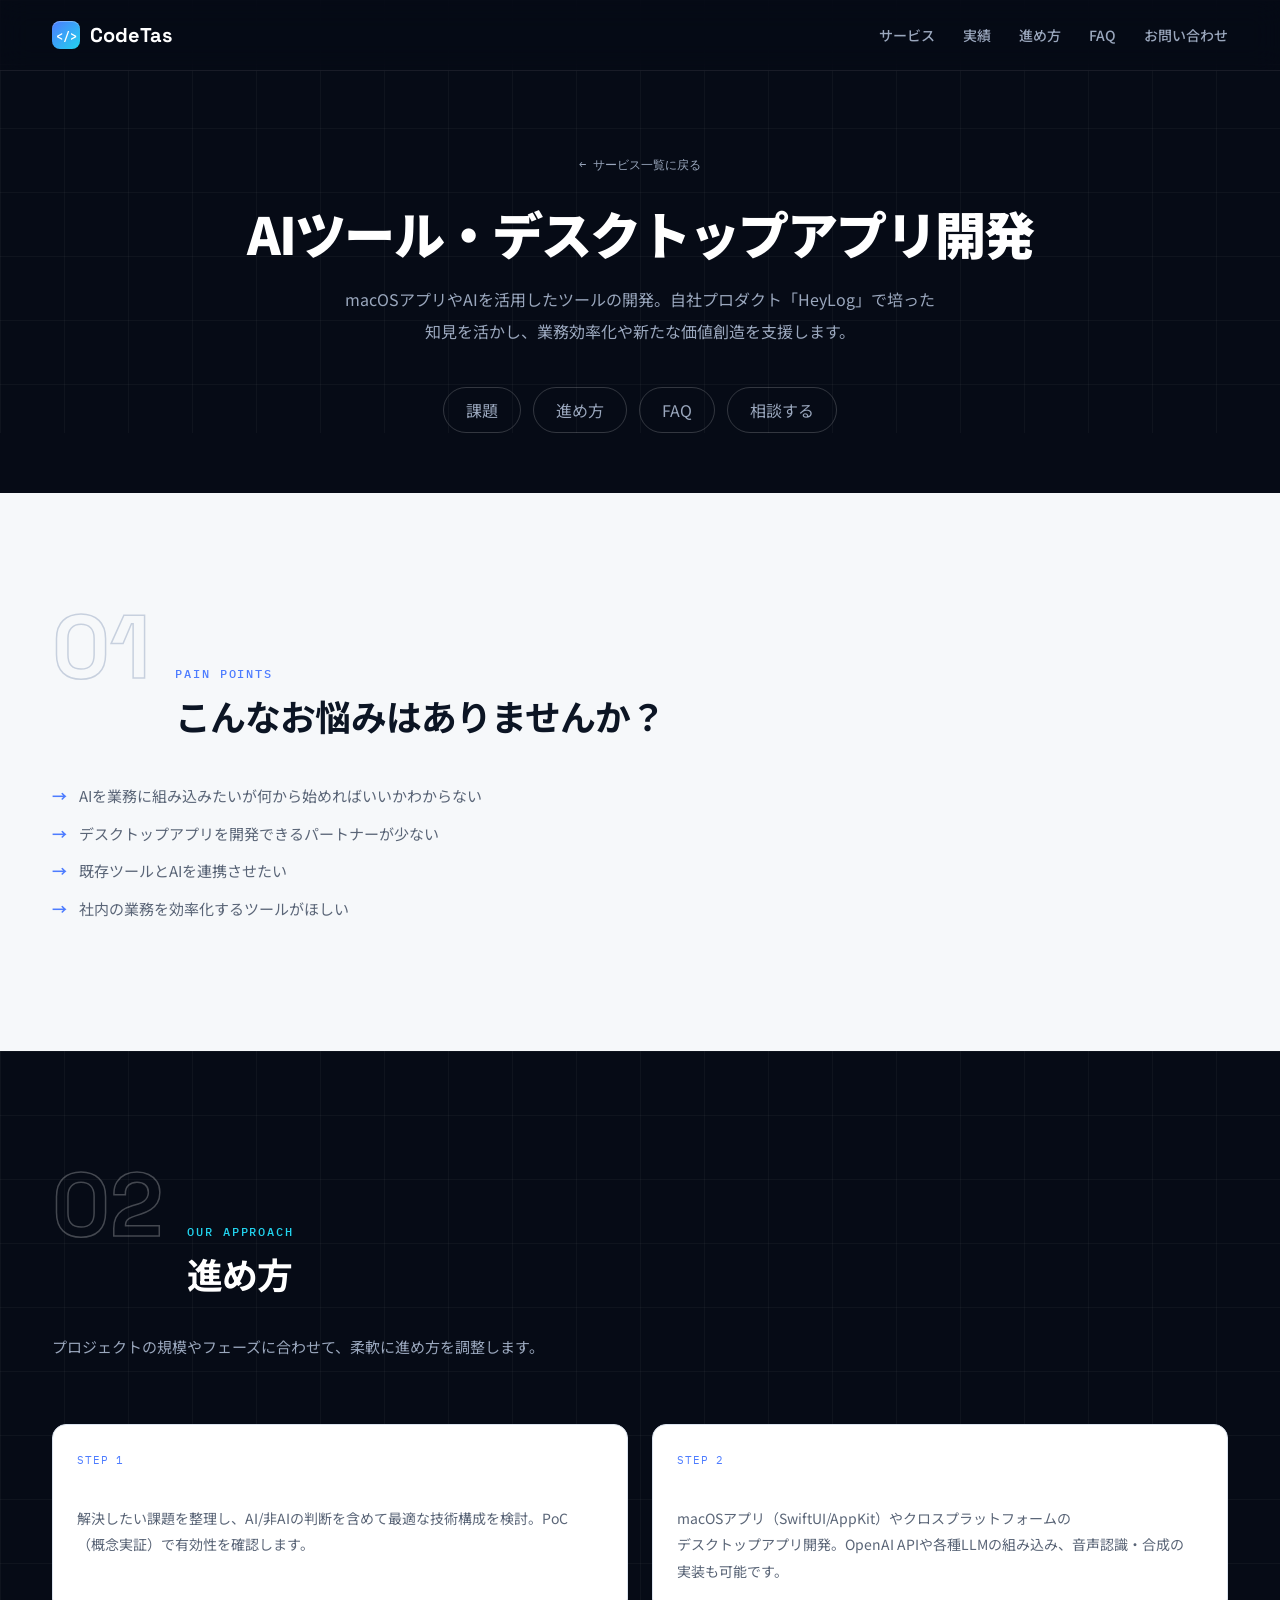
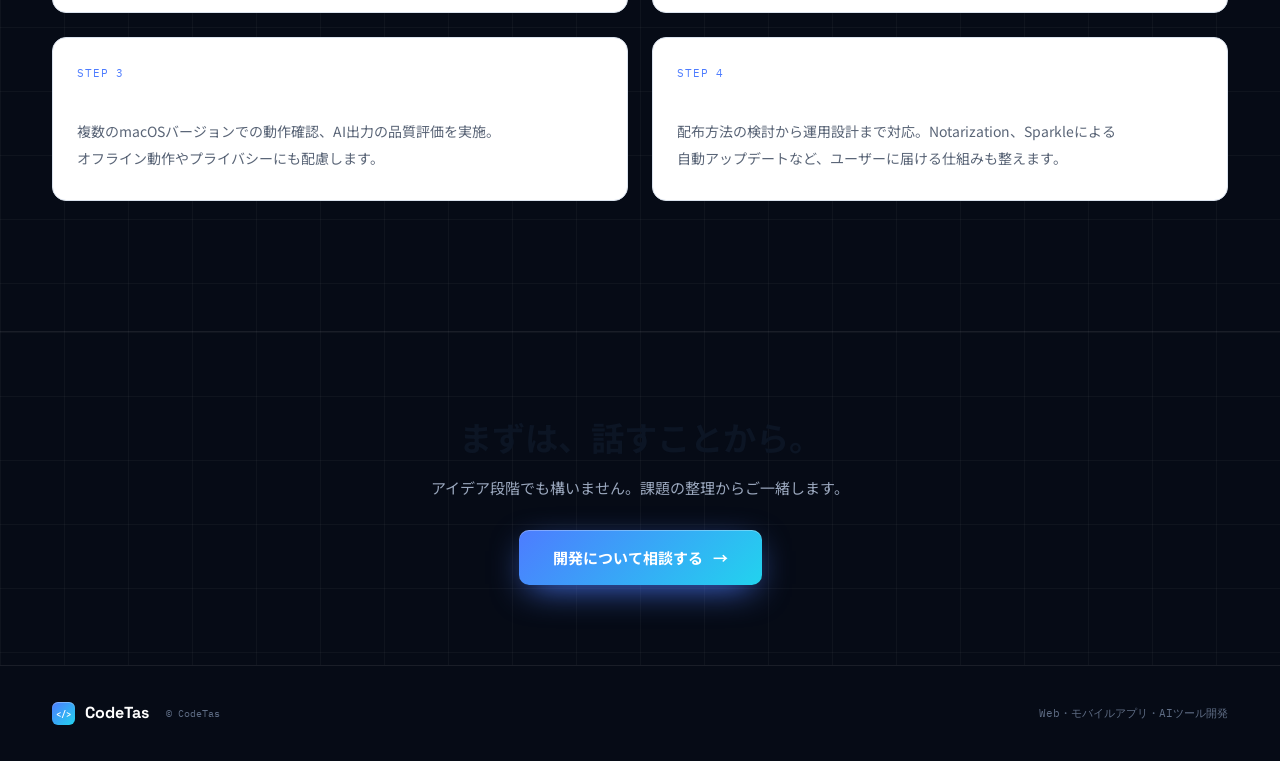
==== commit 8d3ec528: "fix: iPhone(Safari)で見出しが単語途中で改行される問題を修正 前回入れた `text-wrap:balance` が原因。balance は「行長の均等化」だけを 目的としており日本" ====
--- a/services/ai-tools-development.html
+++ b/services/ai-tools-development.html
@@ -42,6 +42,10 @@
     .approach-step h4 small{display:block;color:var(--blue);font:400 11px var(--mono);letter-spacing:.08em;margin-bottom:4px}
     .approach-step p{margin:0;color:var(--muted);font-size:14px;line-height:1.9}
     @media(max-width:720px){.approach-grid{grid-template-columns:1fr}}
+    /* スマホ幅では見出しを可変にする（36px 固定だと「デスクトップアプリ開発」が
+       1行に収まらず「デスクトップアプリ / 開発」のように割れるため）。
+       480px で 36px に収束し、それ以上の幅は上の clamp のまま変えない */
+    @media(max-width:480px){.service-hero h1{font-size:clamp(26px,8.2vw,36px)}}
     .service-cta {text-align:center;padding-block:80px;border-top:1px solid rgba(255,255,255,.08)}
     .service-cta h2 {margin:0 0 16px;font-size:clamp(24px,2.6vw,36px)}
     .service-cta p {color:var(--dark-muted);margin:0 0 32px;font-size:15px}
@@ -65,11 +69,11 @@
     </div>
   </header>
 
-  <main id="main">
+  <main id="main" tabindex="-1">
     <section class="service-hero grid-dark">
       <div class="container">
         <a href="../index.html#services" class="back-link">← サービス一覧に戻る</a>
-        <h1>AIツール・デスクトップアプリ開発</h1>
+        <h1><span class="phrase">AIツール・</span><span class="phrase">デスクトップアプリ開発</span></h1>
         <p class="lead">macOSアプリやAIを活用したツールの開発。自社プロダクト「HeyLog」で培った知見を活かし、業務効率化や新たな価値創造を支援します。</p>
         <div class="service-nav">
           <a href="#pain">課題</a>
@@ -86,7 +90,7 @@
           <span>01</span>
           <div>
             <p>PAIN POINTS</p>
-            <h2>こんなお悩みはありませんか？</h2>
+            <h2><span class="phrase">こんなお悩みは</span><span class="phrase">ありませんか？</span></h2>
           </div>
         </div>
         <ul class="pain-list">
@@ -119,7 +123,7 @@
 
     <section class="service-cta grid-dark">
       <div class="container">
-        <h2>まずは、話すことから。</h2>
+        <h2><span class="phrase">まずは、</span><span class="phrase">話すことから。</span></h2>
         <p>アイデア段階でも構いません。課題の整理からご一緒します。</p>
         <a class="button button--large" href="../index.html#contact"><span>開発について相談する</span><span>→</span></a>
       </div>
--- a/styles.css
+++ b/styles.css
@@ -17,5 +17,151 @@
 .skip-link{position:absolute;top:-100%;left:16px;z-index:200;padding:12px 20px;border-radius:0 0 8px 8px;background:linear-gradient(135deg,var(--blue),var(--cyan));color:#fff;font-size:14px;font-weight:700;transition:top .2s}.skip-link:focus{top:0;outline:2px solid #fff;outline-offset:2px}
 :focus-visible{outline:2px solid var(--cyan);outline-offset:2px;border-radius:4px}
 .chat .answer{flex-direction:row;padding:0;border:0;border-radius:0;background:transparent}
-@media(max-width:720px){.hero h1 em{display:block}}
-.work-window>footer{position:relative}.work-window>footer:has(.work-link){padding-right:105px}.work-link{position:absolute;right:20px;bottom:17px;color:var(--cyan);font:500 10px var(--mono);white-space:nowrap}.work-link:hover{color:#fff}.work-art--bebireci{display:grid;place-items:center;background:radial-gradient(circle at 25% 20%,#fff5e8,transparent 42%),linear-gradient(135deg,#b8e0d2,#eff9f5)}.bebi-phone{width:72%;max-width:360px;overflow:hidden;border:1px solid rgba(46,90,76,.18);border-radius:17px;background:#fffdf9;color:#30443e;box-shadow:0 24px 55px rgba(51,94,80,.22);transform:rotate(-2deg)}.bebi-phone>header{height:45px;display:flex;align-items:center;gap:8px;padding:0 15px;border-bottom:1px solid #edf2ef}.bebi-phone>header i{display:grid;place-items:center;width:25px;height:25px;border-radius:50%;background:#ee9464;color:#fff;font-style:normal;font-weight:900}.bebi-phone>header b{font-size:14px}.bebi-phone>header span{margin-left:auto}.bebi-phone main{padding:14px}.bebi-phone main>small{color:#7f938c;font-size:8px}.bebi-phone h4{margin:5px 0 10px;font-size:14px}.bebi-phone main>div{display:flex;gap:9px}.bebi-phone main article{display:flex;flex:1;flex-direction:column;gap:5px;padding:8px;border-radius:10px;background:#f5f8f6}.bebi-phone main article i{display:grid;place-items:center;height:38px;border-radius:7px;background:#fff1df;font-size:21px;font-style:normal}.bebi-phone main article span{height:5px;border-radius:3px;background:#d9e4df}.bebi-phone main article span:last-child{width:65%}.bebi-phone main>p{display:flex;gap:5px;margin:10px 0 0}.bebi-phone main>p b{padding:3px 6px;border-radius:99px;background:#e3f2ec;color:#55776b;font-size:7px}.work-art--komanikki{display:grid;place-items:center;background:#eee9dc;background-image:linear-gradient(rgba(38,35,31,.06) 1px,transparent 1px),linear-gradient(90deg,rgba(38,35,31,.06) 1px,transparent 1px);background-size:24px 24px}.koma-cover{position:relative;width:70%;max-width:350px;padding:24px 25px;border:2px solid #28251f;background:#f9f6ec;color:#28251f;box-shadow:9px 9px 0 #d4c9ae;transform:rotate(1deg)}.koma-cover>small{font:600 8px var(--mono);letter-spacing:.16em}.koma-cover>b{display:block;margin-top:4px;font-size:20px}.koma-cover>p{margin:10px 0 13px;font-size:13px;font-weight:700;line-height:1.55}.koma-cover>div{position:absolute;top:23px;right:23px;display:grid;width:86px;height:86px;grid-template-columns:1fr 1fr;gap:3px}.koma-cover>div i{display:grid;place-items:center;border:1.5px solid #28251f;background:#fff;color:#8a8170;font:500 8px var(--mono)}@media(max-width:720px){.work-window>footer:has(.work-link){padding-right:20px;padding-bottom:42px}.work-link{left:20px;right:auto;bottom:15px}.bebi-phone,.koma-cover{width:82%}}
+
+@media(max-width:720px){.hero h1 em{display:block}
+}
+
+.work-window>footer{position:relative}
+.work-window>footer:has(.work-link){padding-right:105px}
+.work-link{position:absolute;right:20px;bottom:17px;color:var(--cyan);font:500 10px var(--mono);white-space:nowrap}
+.work-link:hover{color:#fff}
+.work-art--bebireci{display:grid;place-items:center;background:radial-gradient(circle at 25% 20%,#fff5e8,transparent 42%),linear-gradient(135deg,#b8e0d2,#eff9f5)}
+.bebi-phone{width:72%;max-width:360px;overflow:hidden;border:1px solid rgba(46,90,76,.18);border-radius:17px;background:#fffdf9;color:#30443e;box-shadow:0 24px 55px rgba(51,94,80,.22);transform:rotate(-2deg)}
+.bebi-phone>header{height:45px;display:flex;align-items:center;gap:8px;padding:0 15px;border-bottom:1px solid #edf2ef}
+.bebi-phone>header i{display:grid;place-items:center;width:25px;height:25px;border-radius:50%;background:#ee9464;color:#fff;font-style:normal;font-weight:900}
+.bebi-phone>header b{font-size:14px}
+.bebi-phone>header span{margin-left:auto}
+.bebi-phone main{padding:14px}
+.bebi-phone main>small{color:#7f938c;font-size:8px}
+.bebi-phone h4{margin:5px 0 10px;font-size:14px}
+.bebi-phone main>div{display:flex;gap:9px}
+.bebi-phone main article{display:flex;flex:1;flex-direction:column;gap:5px;padding:8px;border-radius:10px;background:#f5f8f6}
+.bebi-phone main article i{display:grid;place-items:center;height:38px;border-radius:7px;background:#fff1df;font-size:21px;font-style:normal}
+.bebi-phone main article span{height:5px;border-radius:3px;background:#d9e4df}
+.bebi-phone main article span:last-child{width:65%}
+.bebi-phone main>p{display:flex;gap:5px;margin:10px 0 0}
+.bebi-phone main>p b{padding:3px 6px;border-radius:99px;background:#e3f2ec;color:#55776b;font-size:7px}
+.work-art--komanikki{display:grid;place-items:center;background:#eee9dc;background-image:linear-gradient(rgba(38,35,31,.06) 1px,transparent 1px),linear-gradient(90deg,rgba(38,35,31,.06) 1px,transparent 1px);background-size:24px 24px}
+.koma-cover{position:relative;width:70%;max-width:350px;padding:24px 25px;border:2px solid #28251f;background:#f9f6ec;color:#28251f;box-shadow:9px 9px 0 #d4c9ae;transform:rotate(1deg)}
+.koma-cover>small{font:600 8px var(--mono);letter-spacing:.16em}
+.koma-cover>b{display:block;margin-top:4px;font-size:20px}
+.koma-cover>p{margin:10px 0 13px;font-size:13px;font-weight:700;line-height:1.55}
+.koma-cover>div{position:absolute;top:23px;right:23px;display:grid;width:86px;height:86px;grid-template-columns:1fr 1fr;gap:3px}
+.koma-cover>div i{display:grid;place-items:center;border:1.5px solid #28251f;background:#fff;color:#8a8170;font:500 8px var(--mono)}
+@media(max-width:720px){.work-window>footer:has(.work-link){padding-right:20px;padding-bottom:42px}
+.work-link{left:20px;right:auto;bottom:15px}
+.bebi-phone,.koma-cover{width:82%}
+}
+
+/* Scroll-driven product build */
+.build-story{height:600vh}
+.build-inner{width:min(100% - 64px,1000px)}
+.build-inner .center-heading{margin-bottom:22px}
+.build-steps{max-width:880px;display:flex;align-items:flex-start;margin:0 auto 16px;padding:0;list-style:none}
+.build-steps li{display:flex;flex:1;align-items:center;gap:8px;color:#536078;font:500 10px var(--mono);letter-spacing:.04em;transition:color .35s}
+.build-steps li i{position:relative;z-index:2;display:grid;width:26px;height:26px;place-items:center;border:1px solid rgba(255,255,255,.12);border-radius:50%;background:#0a1120;color:#657188;font-size:9px;font-style:normal;transition:.35s}
+.build-steps li b{height:1px;flex:1;margin-inline:3px 9px;overflow:hidden;background:rgba(255,255,255,.1)}
+.build-steps li b::after{content:"";display:block;width:100%;height:100%;background:linear-gradient(90deg,var(--blue),var(--cyan));transform:translateX(-101%);transition:transform .45s}
+.build-steps li.is-active{color:#fff}
+.build-steps li.is-active i{border-color:var(--cyan);background:rgba(34,211,238,.12);color:var(--cyan);box-shadow:0 0 18px rgba(34,211,238,.22)}
+.build-steps li.is-complete{color:#8d99ac}
+.build-steps li.is-complete i{border-color:#28c840;background:#173126;color:#28c840}
+.build-steps li.is-complete i::after{content:"✓";position:absolute;inset:0;display:grid;place-items:center;border-radius:50%;background:#173126;font-size:11px}
+.build-steps li.is-complete b::after{transform:none}
+.build-window{max-width:880px}
+.build-window .window-bar em{margin-left:auto;color:#657188;font-style:normal}
+.build-window .window-bar b{margin-left:0}
+.build-stage{isolation:isolate;height:380px;background:linear-gradient(135deg,rgba(11,18,34,.95),rgba(8,15,28,.98))}
+.build-panel{position:absolute;inset:0;opacity:0;pointer-events:none;transform:translateY(12px) scale(.985);transition:opacity .38s ease,transform .38s ease}
+.build-panel.is-current{z-index:2;opacity:1;transform:none}
+.code-layer{--code-size:clamp(10px,1.25vw,13.5px);display:block;max-width:100%;overflow:hidden;padding:22px 42px;font-size:var(--code-size);transition:opacity .38s ease,transform .38s ease}
+.code-layer code{display:block;font-size:0;line-height:0}
+.code-line{display:block;min-height:calc(var(--code-size) * 1.72);font-size:var(--code-size);line-height:1.72;opacity:.08;transform:translateX(-8px);transition:opacity .24s,transform .24s}
+.code-line.is-typed{opacity:1;transform:none}
+.code-line.is-typing::after{content:"";display:inline-block;width:7px;height:15px;margin-left:3px;background:var(--cyan);vertical-align:-2px;animation:blink .8s step-end infinite}
+.panel-head{height:48px;display:flex;align-items:center;justify-content:space-between;padding:0 26px;border-bottom:1px solid rgba(255,255,255,.08);color:#68758b;font:500 10px var(--mono);letter-spacing:.1em}
+.panel-head b{display:flex;align-items:center;gap:7px;color:#aab6c8;font-weight:400;letter-spacing:0}
+.panel-head b i{width:7px;height:7px;border-radius:50%;background:#febc2e;box-shadow:0 0 10px rgba(254,188,46,.6);animation:pulse 1.2s infinite}
+.test-panel{padding:0 26px 22px}
+.test-panel .panel-head{margin-inline:-26px}
+.test-summary{height:112px;display:flex;align-items:center;gap:24px;border-bottom:1px solid rgba(255,255,255,.07)}
+.test-summary strong{font:700 38px/1 var(--display);color:#fff}
+.test-summary strong small{display:block;margin-top:7px;color:#28c840;font:500 9px var(--mono);letter-spacing:.1em}
+.test-summary>i{position:relative;width:62px;height:62px;border-radius:50%;background:conic-gradient(#28c840 0 var(--test-progress,0%),rgba(255,255,255,.08) var(--test-progress,0%));transform:rotate(-90deg)}
+.test-summary>i>b{position:absolute;inset:7px;display:grid;place-items:center;border-radius:50%;background:#0a1120;color:#d6deeb;font:600 10px var(--mono);transform:rotate(90deg)}
+.test-summary>p{display:flex;gap:12px;margin-left:auto;color:#6e7b91;font:400 10px var(--mono)}
+.test-summary>p b{color:#d6deeb}
+.test-list{display:grid;grid-template-columns:1fr 1fr;gap:8px 12px;padding-top:18px}
+.test-list p{display:flex;align-items:center;gap:9px;margin:0;padding:10px 12px;border:1px solid rgba(255,255,255,.07);border-radius:8px;background:rgba(255,255,255,.025);color:#b7c1d0;font:400 10px var(--mono);opacity:.25;transform:translateX(-8px);transition:opacity .2s,transform .2s,border-color .2s}
+.test-list p.is-done{border-color:rgba(40,200,64,.2);opacity:1;transform:none}
+.test-list p i{display:grid;width:18px;height:18px;place-items:center;border-radius:50%;background:rgba(40,200,64,.12);color:#28c840;font-style:normal}
+.test-list p span{flex:1}.test-list p b{color:#647188;font-weight:400}
+.bundle-panel{padding:0 26px 22px}
+.bundle-panel .panel-head{margin-inline:-26px}
+.bundle-main{height:245px;display:grid;grid-template-columns:190px 1fr;gap:30px;align-items:center}
+.bundle-cube{position:relative;width:96px;height:96px;margin:auto;transform:rotate(30deg) skew(-7deg)}
+.bundle-cube i{position:absolute;inset:0;border:1px solid rgba(34,211,238,.35);background:linear-gradient(135deg,rgba(77,124,255,.35),rgba(34,211,238,.08));box-shadow:0 0 30px rgba(77,124,255,.12)}
+.bundle-cube i:nth-child(2){transform:translate(12px,-12px);opacity:.6}
+.bundle-cube i:nth-child(3){transform:translate(24px,-24px);opacity:.25}
+.bundle-cube b{position:absolute;z-index:2;inset:0;display:grid;place-items:center;color:#fff;font:700 16px var(--display);transform:skew(7deg) rotate(-30deg)}
+.bundle-files{display:flex;flex-direction:column;gap:12px}
+.bundle-files p{display:grid;grid-template-columns:1fr auto;gap:5px 15px;margin:0;color:#b5c0d0;font:400 10px var(--mono)}
+.bundle-files p b{color:#6f7c91;font-weight:400}
+.bundle-files p i{grid-column:1/-1;height:4px;overflow:hidden;border-radius:4px;background:rgba(255,255,255,.07)}
+.bundle-files p em{display:block;width:var(--size);height:100%;border-radius:inherit;background:linear-gradient(90deg,var(--blue),var(--cyan));transform:scaleX(0);transform-origin:left}
+.bundle-result{display:flex;align-items:center;gap:8px;padding:12px 15px;border:1px solid rgba(40,200,64,.2);border-radius:8px;background:rgba(40,200,64,.06);color:#28c840;font:400 10px var(--mono);opacity:.2;transform:translateY(5px)}
+.bundle-result b{margin-left:auto;color:#738097;font-weight:400}
+.release-panel{display:flex;align-items:center;flex-direction:column;justify-content:center;text-align:center;background:radial-gradient(circle at 50% 45%,rgba(77,124,255,.14),transparent 42%)}
+.release-orbit{position:relative;width:74px;height:74px;margin-bottom:12px;border:1px solid rgba(34,211,238,.22);border-radius:50%}
+.release-orbit>i{position:absolute;width:5px;height:5px;border-radius:50%;background:var(--cyan);box-shadow:0 0 10px var(--cyan)}
+.release-orbit>i:nth-child(1){top:7px;left:13px}.release-orbit>i:nth-child(2){right:5px;top:34px}.release-orbit>i:nth-child(3){bottom:7px;left:18px}
+.release-orbit>div{position:absolute;inset:12px;display:grid;place-items:center;border-radius:50%;background:linear-gradient(135deg,var(--blue),var(--cyan));font:700 25px var(--display);box-shadow:0 12px 30px rgba(77,124,255,.35);transform:rotate(var(--release-counter,0deg))}
+.release-panel>p{margin:0 0 5px;color:var(--cyan);font:500 9px var(--mono);letter-spacing:.14em}
+.release-panel h3{margin:0 0 24px;font-size:24px}
+.release-route{display:flex;align-items:center;justify-content:center;margin-bottom:24px}
+.release-route span{display:flex;align-items:center;gap:6px;color:#b8c2d1;font:400 10px var(--mono);opacity:.25;transform:translateY(4px)}
+.release-route span.is-done{opacity:1;transform:none}
+.release-route span i{color:#28c840;font-style:normal}
+.release-route>b{width:62px;height:1px;margin:0 9px;background:linear-gradient(90deg,#28c840,rgba(40,200,64,.2));transform:scaleX(0);transform-origin:left}
+.release-panel>small{padding:8px 14px;border:1px solid rgba(40,200,64,.2);border-radius:99px;background:rgba(40,200,64,.06);color:#28c840;font:400 10px var(--mono);opacity:.15;transform:translateY(5px)}
+.release-route span,.release-route>b,.release-panel>small,.bundle-result{transition:opacity .2s,transform .2s}
+.release-panel>small i{display:inline-block;width:6px;height:6px;margin-right:7px;border-radius:50%;background:#28c840;box-shadow:0 0 9px #28c840}
+.app-preview{padding:0;opacity:0;transform:translateY(12px) scale(.985);transition:opacity .38s ease,transform .38s ease}
+.app-preview.is-current{opacity:1;transform:none}
+.build-progress{position:relative}
+.build-progress>small{display:block;margin-top:10px;color:#536078;font:400 9px var(--mono);text-align:center;letter-spacing:.06em}
+.build-progress>i span{position:relative}
+.build-progress>i span::after{content:"";position:absolute;right:0;width:24px;height:100%;background:#fff;filter:blur(5px);opacity:.7}
+@keyframes bundleGrow{from{transform:scaleX(0)}}
+@keyframes releaseFloat{50%{transform:translateY(-5px)}}
+@media(max-width:720px){.build-story{height:550vh}.build-inner{width:min(100% - 28px,580px)}.build-inner .center-heading{margin-bottom:16px}.build-steps{margin-bottom:12px}.build-steps li{gap:0}.build-steps li span{display:none}.build-steps li i{width:24px;height:24px}.build-steps li b{margin-inline:5px}.build-stage{height:330px}.code-layer{--code-size:10px;padding:20px 18px}.panel-head{padding-inline:16px}.test-panel,.bundle-panel{padding-inline:16px}.test-panel .panel-head,.bundle-panel .panel-head{margin-inline:-16px}.test-summary{gap:14px}.test-summary strong{font-size:31px}.test-summary>i{width:52px;height:52px}.test-summary>p{display:none}.test-list{grid-template-columns:1fr;gap:6px;padding-top:12px}.test-list p{padding:7px 9px}.test-list p:nth-child(4){display:none}.bundle-main{height:225px;grid-template-columns:100px 1fr;gap:16px}.bundle-cube{width:64px;height:64px}.bundle-files{gap:10px}.bundle-result b{display:none}.release-route>b{width:30px}.app-preview{font-size:inherit}.build-progress{margin-top:18px}}
+@media(max-width:430px){.build-inner .center-heading h2{font-size:23px}.build-inner .center-heading p{font-size:9px}.build-stage{height:300px}.code-layer{--code-size:9px;padding:16px 15px}.panel-head{height:40px}.test-summary{height:92px}.test-list p{font-size:9px}.bundle-main{height:200px}.release-route>b{width:18px;margin-inline:6px}.release-panel h3{font-size:21px;margin-bottom:18px}.release-panel>small{font-size:8px}.build-progress{margin-top:14px}.build-progress>small{display:none}}
+@media(prefers-reduced-motion:reduce){.code-line,.build-panel,.build-steps li,.build-steps li i,.build-steps li b::after{transition:none}.bundle-files p em,.release-orbit{animation:none}}
+
+/* ---- 日本語の折り返し制御 ------------------------------------------------ */
+/* 文節単位で折り返す（word-break:auto-phrase は日本語にのみ作用し、
+   未対応ブラウザ・英語表示時は normal にフォールバックする） */
+h1,h2,h3,.hero-lead,.section-lead,.works-hint,.blueprint-copy>p,.blueprint-copy li,
+.work-window>footer p,.pipeline article p,.chat .question,.chat .answer p,
+.contact p:not(.kicker),.mail-window>div:not(.window-bar),
+.lead,.pain-list li,.approach-step p{word-break:auto-phrase}
+/* text-wrap:balance は「行長の均等化」だけを目的とし日本語の文節境界を無視するため、
+   auto-phrase 未対応の Safari では「デスクトップアプ / リ・AIツール開発」のような
+   分断を生む。英語表示時のみ有効にする。
+   日本語見出しの折り返し位置は .phrase（文節を inline-block で塊にする）で制御する。 */
+:lang(en) h1,:lang(en) h2,:lang(en) h3{text-wrap:balance}
+.phrase{display:inline-block}
+/* 本文は末尾1文字だけの行を避ける */
+.hero-lead,.section-lead,.blueprint-copy>p,.work-window>footer p,
+.pipeline article p,.chat .answer p,.contact p:not(.kicker),
+.lead,.approach-step p{text-wrap:pretty}
+/* メールアドレスなど長い英字トークンのはみ出し防止 */
+.mail-window>p a,.contact-action small{overflow-wrap:break-word}
+
+/* ヒーロー見出しを「事業を前に進める、／開発パートナー。」の2行に固定 */
+.hero h1 .h1-row{display:block}
+.hero h1 .h1-row:empty{display:none}
+@media(max-width:720px){
+  .hero h1{font-size:clamp(30px,9.2vw,52px)}
+  .hero h1 em{display:inline}
+}
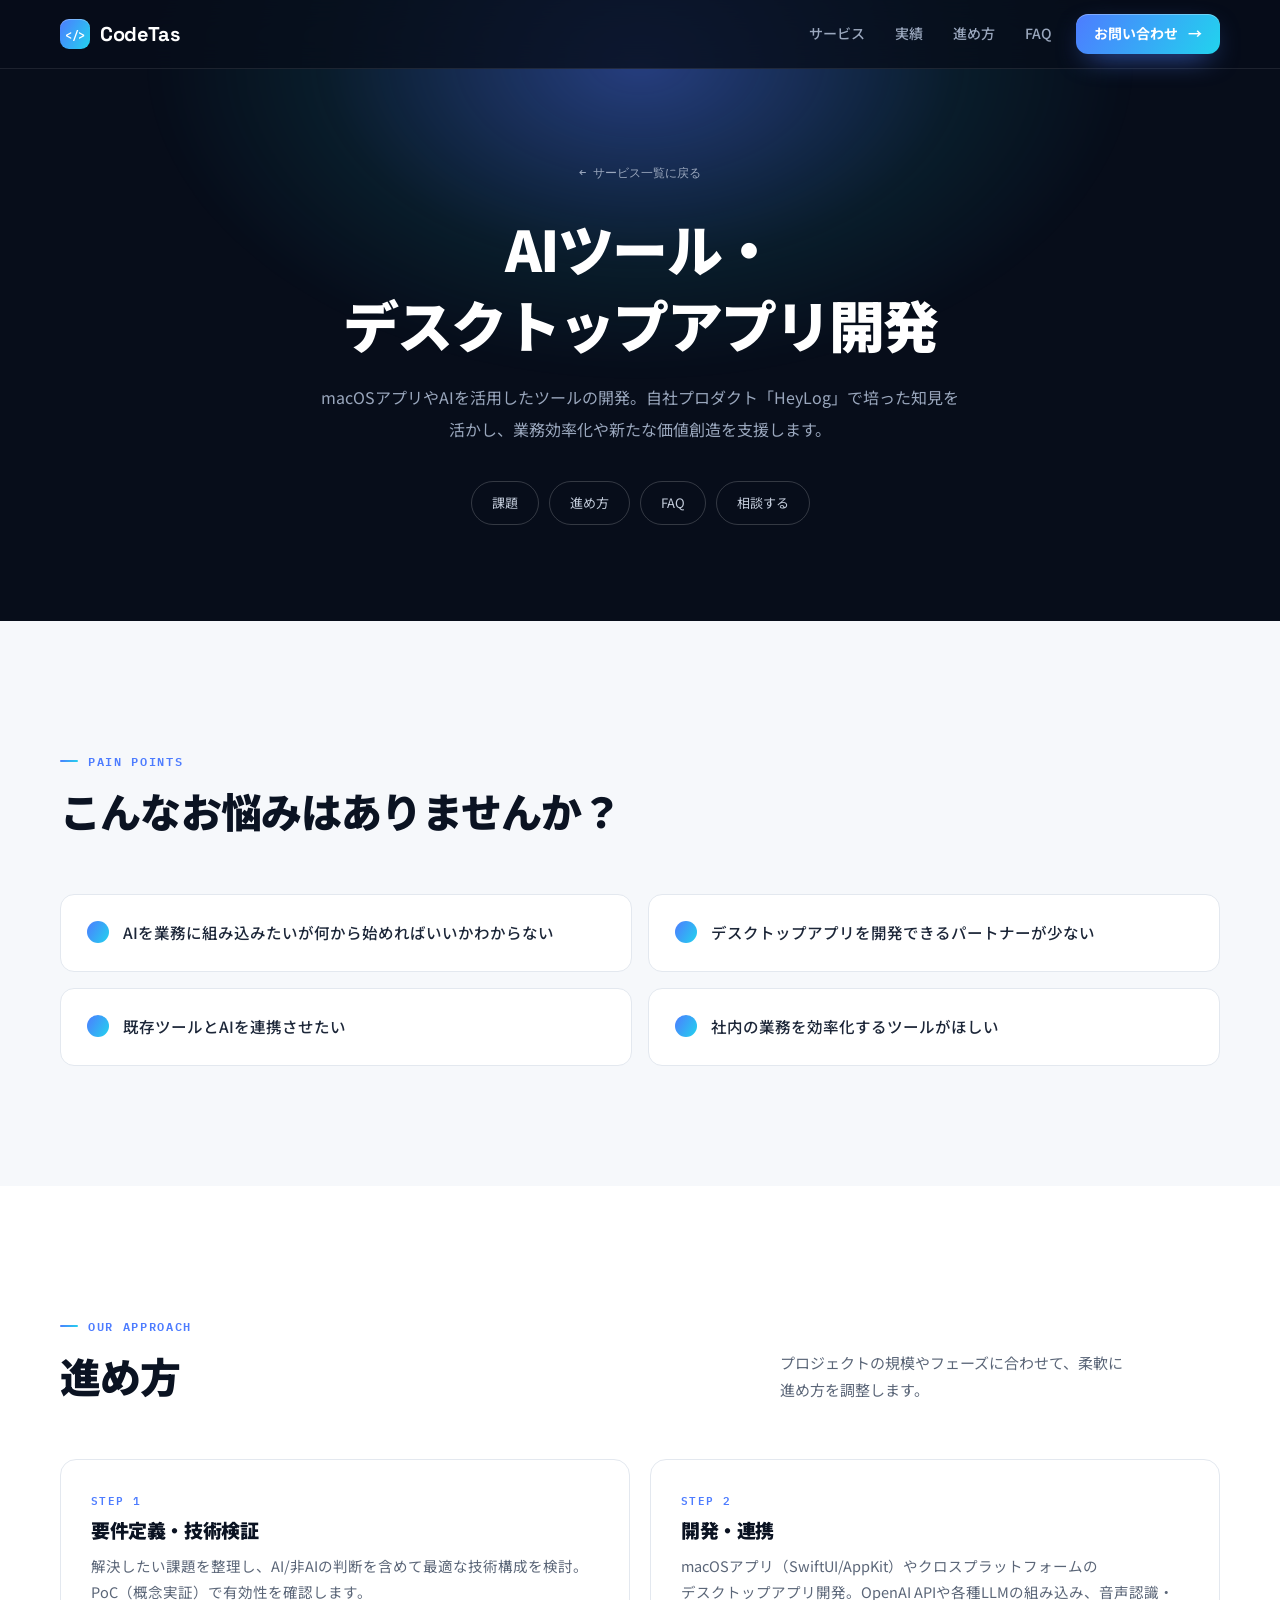
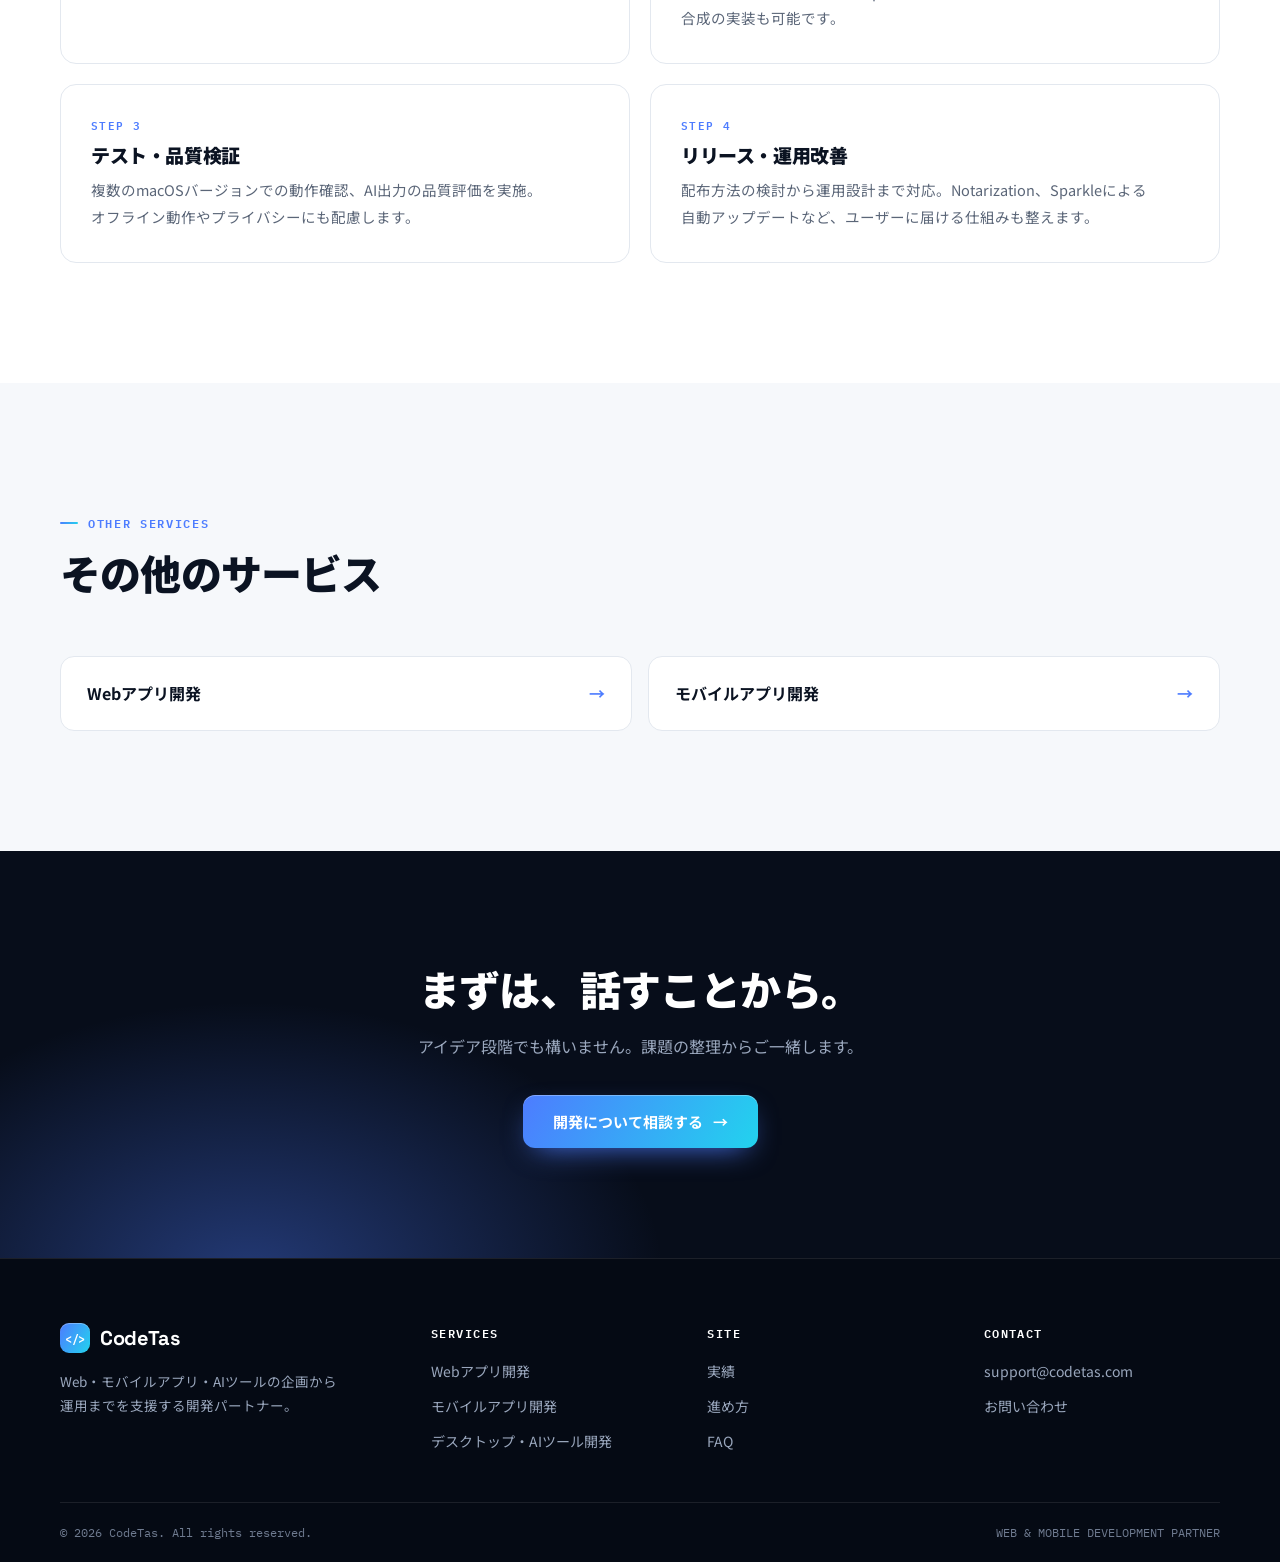
==== commit 06519e7e: "feat: ホームページのUIを刷新 - ヒーローを実績プロダクトのビジュアルに変更し、相談しやすさのポイントを追加 - 「選ばれる理由」セクションを追加 - サービス・実績をカード型に整理（実績が重" ====
--- a/services/ai-tools-development.html
+++ b/services/ai-tools-development.html
@@ -1,6 +1,15 @@
 <!doctype html>
 <html lang="ja">
 <head>
+  <!-- Google tag (gtag.js) -->
+  <script async src="https://www.googletagmanager.com/gtag/js?id=G-29S2N31R45"></script>
+  <script>
+    window.dataLayer = window.dataLayer || [];
+    function gtag(){dataLayer.push(arguments);}
+    gtag('js', new Date());
+
+    gtag('config', 'G-29S2N31R45');
+  </script>
   <meta charset="UTF-8" />
   <meta name="viewport" content="width=device-width, initial-scale=1.0" />
   <title>AIツール・デスクトップアプリ開発 | CodeTas</title>
@@ -23,36 +32,7 @@
   <link rel="preconnect" href="https://fonts.googleapis.com" />
   <link rel="preconnect" href="https://fonts.gstatic.com" crossorigin />
   <link href="https://fonts.googleapis.com/css2?family=IBM+Plex+Mono:wght@400;500;600&family=Noto+Sans+JP:wght@400;500;700;900&family=Space+Grotesk:wght@500;700&display=swap" rel="stylesheet" />
-  <link rel="stylesheet" href="../styles.css" />
-  <style>
-    .service-hero{padding-top:calc(70px + 80px);color:#fff;text-align:center}
-    .service-hero h1{font-size:clamp(36px,4vw,56px);font-weight:900;letter-spacing:-.035em;margin:0 0 20px;line-height:1.15}
-    .service-hero h1 em{background:linear-gradient(100deg,var(--blue),var(--cyan));background-clip:text;-webkit-background-clip:text;color:transparent;font-style:normal}
-    .service-hero .lead{max-width:620px;margin:0 auto 40px;color:var(--dark-muted);font-size:16px;line-height:2}
-    .service-nav{display:flex;justify-content:center;gap:12px;flex-wrap:wrap;margin-bottom:60px}
-    .service-nav a{padding:10px 22px;border:1px solid rgba(255,255,255,.18);border-radius:999px;color:var(--dark-muted);font:500 13px;transition:.2s}
-    .service-nav a:hover{border-color:var(--cyan);color:#fff}
-    .service-detail .section-lead{max-width:680px}
-    .pain-list{list-style:none;padding:0;margin:24px 0 0;display:flex;flex-direction:column;gap:12px}
-    .pain-list li{display:flex;align-items:flex-start;gap:12px;color:var(--muted);font-size:15px;line-height:1.7}
-    .pain-list li::before{content:"→";color:var(--blue);font-weight:700;flex-shrink:0}
-    .approach-grid{display:grid;grid-template-columns:repeat(2,1fr);gap:24px;margin-top:40px}
-    .approach-step{padding:28px 24px;border:1.5px solid var(--line);border-radius:14px;background:#fff}
-    .approach-step h4{margin:0 0 8px;font-size:18px}
-    .approach-step h4 small{display:block;color:var(--blue);font:400 11px var(--mono);letter-spacing:.08em;margin-bottom:4px}
-    .approach-step p{margin:0;color:var(--muted);font-size:14px;line-height:1.9}
-    @media(max-width:720px){.approach-grid{grid-template-columns:1fr}}
-    /* スマホ幅では見出しを可変にする（36px 固定だと「デスクトップアプリ開発」が
-       1行に収まらず「デスクトップアプリ / 開発」のように割れるため）。
-       480px で 36px に収束し、それ以上の幅は上の clamp のまま変えない */
-    @media(max-width:480px){.service-hero h1{font-size:clamp(26px,8.2vw,36px)}}
-    .service-cta {text-align:center;padding-block:80px;border-top:1px solid rgba(255,255,255,.08)}
-    .service-cta h2 {margin:0 0 16px;font-size:clamp(24px,2.6vw,36px)}
-    .service-cta p {color:var(--dark-muted);margin:0 0 32px;font-size:15px}
-    .service-section h2 {font-size:clamp(24px,2.8vw,36px);margin:0 0 20px;letter-spacing:-.025em}
-    .back-link {display:inline-flex;align-items:center;gap:8px;color:var(--dark-muted);font:400 12px var(--mono);margin-bottom:30px}
-    .back-link:hover{color:var(--cyan)}
-  </style>
+  <link rel="stylesheet" href="../styles.css?v=20261005c" />
 </head>
 <body>
   <a href="#main" class="skip-link">メインコンテンツへスキップ</a>
@@ -60,39 +40,35 @@
     <div class="container nav-inner">
       <a class="brand" href="../" aria-label="CodeTas ホーム"><span class="brand-mark">&lt;/&gt;</span><span>CodeTas</span></a>
       <nav class="desktop-nav" aria-label="メインナビゲーション">
-        <a href="../index.html#services">サービス</a>
-        <a href="../index.html#works">実績</a>
-        <a href="../index.html#process">進め方</a>
-        <a href="../index.html#faq">FAQ</a>
-        <a href="../index.html#contact">お問い合わせ</a>
+        <a href="../#services">サービス</a><a href="../#works">実績</a><a href="../#process">進め方</a><a href="../#faq">FAQ</a>
       </nav>
+      <div class="nav-actions"><a class="button button--small" href="../#contact"><span>お問い合わせ</span><span aria-hidden="true">→</span></a></div>
+      <button class="menu-button" type="button" aria-label="メニューを開く" aria-expanded="false" aria-controls="mobile-nav" data-menu-button><span></span><span></span></button>
     </div>
+    <nav class="mobile-nav" id="mobile-nav" data-mobile-nav aria-label="モバイルナビゲーション">
+      <a href="../#services">サービス</a><a href="../#works">実績</a><a href="../#process">進め方</a><a href="../#faq">FAQ</a><a href="../#contact">お問い合わせ</a>
+    </nav>
   </header>
 
   <main id="main" tabindex="-1">
-    <section class="service-hero grid-dark">
+    <section class="service-hero">
+      <div class="hero-glow"></div>
       <div class="container">
-        <a href="../index.html#services" class="back-link">← サービス一覧に戻る</a>
+        <a href="../#services" class="back-link">← サービス一覧に戻る</a>
         <h1><span class="phrase">AIツール・</span><span class="phrase">デスクトップアプリ開発</span></h1>
         <p class="lead">macOSアプリやAIを活用したツールの開発。自社プロダクト「HeyLog」で培った知見を活かし、業務効率化や新たな価値創造を支援します。</p>
         <div class="service-nav">
           <a href="#pain">課題</a>
           <a href="#approach">進め方</a>
-          <a href="../index.html#faq">FAQ</a>
-          <a href="../index.html#contact">相談する</a>
+          <a href="../#faq">FAQ</a>
+          <a href="../#contact">相談する</a>
         </div>
       </div>
     </section>
 
-    <section id="pain" class="light-section section-pad">
-      <div class="container service-section">
-        <div class="section-title">
-          <span>01</span>
-          <div>
-            <p>PAIN POINTS</p>
-            <h2><span class="phrase">こんなお悩みは</span><span class="phrase">ありませんか？</span></h2>
-          </div>
-        </div>
+    <section id="pain" class="section section--paper">
+      <div class="container">
+        <div class="section-head"><div><p class="eyebrow">Pain points</p><h2><span class="phrase">こんなお悩みは</span><span class="phrase">ありませんか？</span></h2></div></div>
         <ul class="pain-list">
           <li>AIを業務に組み込みたいが何から始めればいいかわからない</li>
           <li>デスクトップアプリを開発できるパートナーが少ない</li>
@@ -102,16 +78,9 @@
       </div>
     </section>
 
-    <section id="approach" class="section-pad grid-dark" style="color:#fff">
-      <div class="container service-section">
-        <div class="section-title section-title--dark">
-          <span>02</span>
-          <div>
-            <p style="color:var(--cyan)">OUR APPROACH</p>
-            <h2>進め方</h2>
-          </div>
-        </div>
-        <p class="section-lead section-lead--dark">プロジェクトの規模やフェーズに合わせて、柔軟に進め方を調整します。</p>
+    <section id="approach" class="section">
+      <div class="container">
+        <div class="section-head"><div><p class="eyebrow">Our approach</p><h2>進め方</h2></div><p class="section-lead">プロジェクトの規模やフェーズに合わせて、柔軟に進め方を調整します。</p></div>
         <div class="approach-grid">
           <div class="approach-step"><h4><small>STEP 1</small>要件定義・技術検証</h4><p>解決したい課題を整理し、AI/非AIの判断を含めて最適な技術構成を検討。PoC（概念実証）で有効性を確認します。</p></div>
           <div class="approach-step"><h4><small>STEP 2</small>開発・連携</h4><p>macOSアプリ（SwiftUI/AppKit）やクロスプラットフォームのデスクトップアプリ開発。OpenAI APIや各種LLMの組み込み、音声認識・合成の実装も可能です。</p></div>
@@ -121,20 +90,39 @@
       </div>
     </section>
 
-    <section class="service-cta grid-dark">
+    <section class="section section--paper">
+      <div class="container">
+        <div class="section-head"><div><p class="eyebrow">Other services</p><h2>その他のサービス</h2></div></div>
+        <div class="service-other"><a href="web-development.html">Webアプリ開発<span aria-hidden="true">→</span></a><a href="mobile-development.html">モバイルアプリ開発<span aria-hidden="true">→</span></a></div>
+      </div>
+    </section>
+
+    <section class="service-cta">
+      <div class="contact-glow"></div>
       <div class="container">
         <h2><span class="phrase">まずは、</span><span class="phrase">話すことから。</span></h2>
         <p>アイデア段階でも構いません。課題の整理からご一緒します。</p>
-        <a class="button button--large" href="../index.html#contact"><span>開発について相談する</span><span>→</span></a>
+        <a class="button button--large" href="../#contact"><span>開発について相談する</span><span aria-hidden="true">→</span></a>
       </div>
     </section>
   </main>
 
   <footer class="site-footer">
-    <div class="container">
-      <a class="brand" href="../" aria-label="CodeTas ホーム"><span class="brand-mark">&lt;/&gt;</span><span>CodeTas</span><small>© CodeTas</small></a>
-      <p>Web・モバイルアプリ・AIツール開発</p>
+    <div class="container footer-grid">
+      <div><a class="brand" href="../" aria-label="CodeTas ホーム"><span class="brand-mark">&lt;/&gt;</span><span>CodeTas</span></a><p>Web・モバイルアプリ・AIツールの企画から運用までを支援する開発パートナー。</p></div>
+      <div><h4>SERVICES</h4><ul><li><a href="web-development.html">Webアプリ開発</a></li><li><a href="mobile-development.html">モバイルアプリ開発</a></li><li><a href="ai-tools-development.html">デスクトップ・AIツール開発</a></li></ul></div>
+      <div><h4>SITE</h4><ul><li><a href="../#works">実績</a></li><li><a href="../#process">進め方</a></li><li><a href="../#faq">FAQ</a></li></ul></div>
+      <div><h4>CONTACT</h4><ul><li><a href="mailto:support@codetas.com">support@codetas.com</a></li><li><a href="../#contact">お問い合わせ</a></li></ul></div>
     </div>
+    <div class="container footer-bottom"><p>© <span data-year></span> CodeTas. All rights reserved.</p><p>WEB &amp; MOBILE DEVELOPMENT PARTNER</p></div>
   </footer>
+  <script>
+    const menuButton=document.querySelector("[data-menu-button]"),mobileNav=document.querySelector("[data-mobile-nav]"),header=document.querySelector("[data-header]");
+    const setMenu=(open)=>{menuButton.setAttribute("aria-expanded",String(open));menuButton.setAttribute("aria-label",open?"メニューを閉じる":"メニューを開く");mobileNav.classList.toggle("is-open",open)};
+    menuButton.addEventListener("click",()=>setMenu(menuButton.getAttribute("aria-expanded")!=="true"));
+    mobileNav.querySelectorAll("a").forEach((a)=>a.addEventListener("click",()=>setMenu(false)));
+    addEventListener("scroll",()=>header.classList.toggle("is-scrolled",scrollY>10),{passive:true});
+    document.querySelectorAll("[data-year]").forEach((el)=>{el.textContent=new Date().getFullYear()});
+  </script>
 </body>
 </html>
--- a/styles.css
+++ b/styles.css
@@ -1,59 +1,356 @@
-:root{--ink:#0c1524;--navy:#060b16;--navy2:#0a1120;--blue:#4d7cff;--cyan:#22d3ee;--paper:#f6f8fa;--muted:#5a6577;--dark-muted:#9aa7bd;--line:#dbe3ee;--mono:"IBM Plex Mono",monospace;--display:"Space Grotesk",sans-serif;--jp:"Noto Sans JP",sans-serif}
-*{box-sizing:border-box}html{scroll-behavior:smooth}body{margin:0;background:var(--navy);color:var(--ink);font-family:var(--jp);-webkit-font-smoothing:antialiased;overflow-x:hidden}a{color:inherit;text-decoration:none}button{font:inherit}.container{width:min(1176px,calc(100% - 64px));margin-inline:auto}.grid-dark{background-color:var(--navy);background-image:linear-gradient(rgba(255,255,255,.035) 1px,transparent 1px),linear-gradient(90deg,rgba(255,255,255,.035) 1px,transparent 1px);background-size:64px 64px}.brand{display:flex;align-items:center;gap:10px;color:#fff;font:700 20px/1 var(--display)}.brand-mark{display:grid;place-items:center;width:28px;height:28px;border-radius:8px;background:linear-gradient(135deg,var(--blue),var(--cyan));color:#fff;font:600 12px/1 var(--mono);box-shadow:inset 0 1px rgba(255,255,255,.3)}
-.site-header{position:fixed;z-index:100;inset:0 0 auto;background:rgba(6,11,22,.72);border-bottom:1px solid rgba(255,255,255,.08);backdrop-filter:blur(14px)}.nav-inner{height:70px;display:flex;align-items:center;gap:24px}.desktop-nav{display:flex;gap:28px;margin-left:auto}.desktop-nav a{color:var(--dark-muted);font-size:14px;font-weight:500;transition:.2s}.desktop-nav a:hover{color:#fff}.nav-actions{display:flex;align-items:center;gap:14px}.lang-switch{display:flex;overflow:hidden;border:1px solid rgba(255,255,255,.15);border-radius:8px}.lang-switch button{padding:7px 9px;border:0;background:transparent;color:#78859a;font:500 11px var(--mono);cursor:pointer}.lang-switch button.is-active{background:#fff;color:var(--ink)}.button{display:inline-flex;align-items:center;justify-content:center;gap:10px;border:0;border-radius:10px;background:linear-gradient(135deg,var(--blue),var(--cyan));color:#fff;font-weight:700;box-shadow:inset 0 1px rgba(255,255,255,.3),0 10px 36px -10px var(--blue);transition:transform .2s,box-shadow .2s}.button:hover{color:#fff;transform:translateY(-2px);box-shadow:inset 0 1px rgba(255,255,255,.35),0 16px 40px -10px var(--blue)}.button--small{padding:10px 20px;font-size:14px}.button--large{padding:17px 34px;font-size:15px}.button--outline{border:1px solid rgba(255,255,255,.18);background:rgba(255,255,255,.04);box-shadow:none;backdrop-filter:blur(6px)}.button--outline:hover{border-color:var(--cyan);box-shadow:none}.menu-button,.mobile-nav{display:none}
-.hero{position:relative;overflow:hidden;padding-top:70px;color:#fff}.hero-glow,.build-glow{position:absolute;pointer-events:none;width:900px;height:600px;top:-200px;left:50%;background:radial-gradient(ellipse,var(--blue) 0,rgba(77,124,255,.2) 22%,transparent 65%);opacity:.5;transform:translateX(-50%);animation:floatGlow 6s ease-in-out infinite}.hero-grid{position:relative;display:grid;grid-template-columns:1.25fr 1fr;gap:64px;align-items:center;min-height:600px;padding-block:78px}.pill-label{display:inline-flex;align-items:center;gap:10px;margin:0 0 32px;padding:8px 18px;border:1px solid rgba(255,255,255,.14);border-radius:999px;color:var(--dark-muted);font:400 12px var(--mono);letter-spacing:.16em}.pill-label i{width:7px;height:7px;border-radius:50%;background:var(--cyan);box-shadow:0 0 12px var(--cyan)}.hero h1{margin:0 0 28px;font-size:clamp(39px,4.4vw,60px);font-weight:900;line-height:1.13;letter-spacing:-.035em}.hero h1 em{background:linear-gradient(100deg,var(--blue),var(--cyan));background-clip:text;-webkit-background-clip:text;color:transparent;font-style:normal}.hero-lead{max-width:520px;margin:0 0 40px;color:var(--dark-muted);font-size:16px;line-height:2}.hero-actions{display:flex;flex-wrap:wrap;gap:14px}.terminal,.build-window,.mail-window{overflow:hidden;border:1px solid rgba(255,255,255,.13);border-radius:16px;background:rgba(10,17,32,.88);box-shadow:0 30px 80px -20px rgba(0,0,0,.6)}.window-bar{min-height:44px;display:flex;align-items:center;gap:10px;padding:0 18px;border-bottom:1px solid rgba(255,255,255,.08);color:#5f6d85;font:400 12px var(--mono)}.traffic{display:flex;gap:7px}.traffic i{display:block;width:10px;height:10px;border-radius:50%;background:#ff5f57}.traffic i:nth-child(2){background:#febc2e}.traffic i:nth-child(3){background:#28c840}.terminal-body{padding:24px 26px;color:#5f6d85;font:400 13.5px/2.1 var(--mono)}.terminal-body p{margin:0}.terminal-body b{color:var(--cyan)}.terminal-body .success{color:#28c840}.cursor{display:inline-block;width:8px;height:16px;background:var(--cyan);vertical-align:middle;animation:blink 1.1s step-end infinite}.marquee{overflow:hidden;border-block:1px solid rgba(255,255,255,.08);background:rgba(255,255,255,.02);padding:18px 0}.marquee div{width:max-content;color:#6c788c;font:500 11px var(--mono);letter-spacing:.15em;white-space:nowrap;animation:marquee 24s linear infinite}.marquee i{margin:0 26px;color:var(--cyan);font-style:normal}
-.build-story{position:relative;height:400vh;color:#fff}.build-sticky{position:sticky;top:0;height:100vh;min-height:720px;display:flex;align-items:center;overflow:hidden}.build-glow{top:50%;opacity:.25;transform:translate(-50%,-50%)}.build-inner{position:relative}.center-heading{text-align:center;margin-bottom:32px}.center-heading p,.kicker{margin:0 0 12px;color:var(--cyan);font:500 12px var(--mono);letter-spacing:.16em}.center-heading h2{margin:0;font-size:clamp(26px,3vw,40px);letter-spacing:-.02em}.build-window{max-width:880px;margin:auto}.build-window .window-bar b{display:none;margin-left:auto;color:#28c840;font-size:10px}.build-stage{position:relative;height:380px}.code-layer{position:absolute;inset:0;margin:0;padding:35px 42px;color:#d6deeb;font:400 13.5px/2.1 var(--mono);transition:opacity .4s,transform .4s}.kw{color:#c792ea}.str{color:#a5e075}.fn{color:#82aaff}.comment{color:#5f6d85}.app-preview{position:absolute;inset:0;padding:0;background:#f6f8fa;color:var(--ink);opacity:0;transform:translateY(14px) scale(.97);transition:opacity .5s,transform .5s}.app-nav{height:54px;display:flex;align-items:center;gap:9px;padding:0 22px;border-bottom:1px solid #e3e7ee;background:#fff}.app-nav>i{display:grid;place-items:center;width:24px;height:24px;border-radius:6px;background:linear-gradient(135deg,var(--blue),var(--cyan));color:#fff;font-style:normal}.app-nav>b{font-family:var(--display)}.app-nav>span{flex:1}.app-nav small{color:var(--muted)}.app-nav button{padding:7px 12px;border:0;border-radius:6px;background:var(--blue);color:#fff;font-size:11px;font-weight:700}.app-main{display:flex;gap:20px;padding:26px 30px 16px}.tasks{display:flex;flex:1;flex-direction:column;gap:8px}.tasks>p{display:flex;align-items:center;gap:10px;margin:0;padding:8px 11px;border:1px solid var(--blue);border-radius:9px;background:#fff;font-size:11px}.tasks p>i{width:16px;height:16px;border:1px solid #c7d0de;border-radius:50%;font-style:normal}.tasks p.done{border-color:#e3e7ee;color:#8a94a6;text-decoration:line-through}.tasks p.done>i{display:grid;place-items:center;border:0;background:var(--blue);color:#fff;font-size:8px}.tasks p span{flex:1}.tasks em{padding:2px 7px;border-radius:4px;background:#edf1ff;color:var(--blue);font:500 8px var(--mono);text-decoration:none}.stat{width:170px;display:flex;flex-direction:column;gap:10px;padding:14px;border:1px solid #e3e7ee;border-radius:12px;background:#fff}.stat small{color:#8a94a6;font:400 10px var(--mono)}.stat strong{font:700 30px/1 var(--display)}.stat strong em{color:var(--blue);font-size:15px;font-style:normal}.stat>i{height:6px;overflow:hidden;border-radius:3px;background:#eef1f6}.stat>i b{display:block;width:82%;height:100%;background:linear-gradient(90deg,var(--blue),var(--cyan))}.project-row{display:flex;gap:10px;padding:0 30px}.project-row p{flex:1;margin:0;padding:10px 12px;border:1px solid #e3e7ee;border-radius:10px;background:#fff;font-size:10px}.project-row p>b,.project-row p>small{display:block}.project-row p>i{display:block;height:4px;margin:6px 0;border-radius:3px;background:#eef1f6}.project-row p>i span{display:block;height:100%;background:var(--blue)}.project-row small{color:#8a94a6}.sync{margin:15px 30px;padding:8px 15px;border-radius:7px;background:var(--ink);color:#28c840;font:400 10px var(--mono)}.sync b{float:right;color:#9aa7bd;font-weight:400}.build-progress{max-width:560px;margin:26px auto 0}.build-progress p{display:flex;justify-content:space-between;margin:0 0 8px;color:var(--dark-muted);font:400 12px var(--mono)}.build-progress p b{color:var(--cyan)}.build-progress>i{display:block;height:6px;overflow:hidden;border-radius:3px;background:rgba(255,255,255,.08)}.build-progress>i span{display:block;width:0;height:100%;border-radius:inherit;background:linear-gradient(90deg,var(--blue),var(--cyan));transition:width .1s linear}
-.light-section{background:var(--paper)}.section-pad{padding-block:110px 130px}.section-title{display:flex;align-items:baseline;gap:24px}.section-title>span{color:transparent;-webkit-text-stroke:1.5px #c7d0de;font:700 clamp(56px,7vw,96px)/1 var(--display)}.section-title p{margin:0 0 10px;color:var(--blue);font:500 12px var(--mono);letter-spacing:.16em}.section-title h2{margin:0;font-size:clamp(27px,3.2vw,42px);line-height:1.35;letter-spacing:-.025em}.section-lead{max-width:520px;margin:14px 0 62px;color:var(--muted);font-size:15px;line-height:2}.section-title--dark>span{-webkit-text-stroke-color:rgba(255,255,255,.25)}.section-title--dark p{color:var(--cyan)}.section-title--dark h2{color:#fff}.section-lead--dark{color:var(--dark-muted)}
-.blueprints{display:flex;flex-direction:column;gap:56px}.blueprint{border:1.5px solid var(--ink);background:#fff}.blueprint>header{min-height:42px;display:flex;align-items:center;justify-content:space-between;gap:15px;padding:8px 22px;border-bottom:1.5px solid var(--ink);color:var(--muted);font:400 11px var(--mono);letter-spacing:.08em}.blueprint>header b{color:var(--blue)}.blueprint-grid{display:grid;grid-template-columns:1fr 1.1fr}.blueprint-grid--reverse{grid-template-columns:1.1fr 1fr}.blueprint-copy{min-height:405px;display:flex;flex-direction:column;padding:42px 40px;border-right:1.5px dashed #c9d3e2}.blueprint-grid--reverse .blueprint-copy{border-right:0}.blueprint-copy h3{margin:0 0 16px;font-size:clamp(22px,2.4vw,32px);letter-spacing:-.02em}.blueprint-copy>p{margin:0;color:var(--muted);font-size:14px;line-height:2}.blueprint-copy ul{display:flex;flex-direction:column;gap:9px;margin:20px 0 30px;padding:0;list-style:none;color:#3d4859;font:400 12px var(--mono)}.blueprint-copy li::before{content:"▸";margin-right:9px;color:var(--blue)}.drawing-label{display:grid;grid-template-columns:auto auto;align-self:flex-start;margin-top:auto;border:1px solid #c9d3e2;color:#8a94a6;font:400 10px var(--mono)}.drawing-label>*{padding:6px 11px}.drawing-label>*:nth-child(odd){border-right:1px solid #c9d3e2}.drawing-label>*:nth-child(-n+2){border-bottom:1px solid #c9d3e2}.drawing-label b{color:#3d4859;font-weight:500}.blueprint-detail-link{display:inline-flex;align-items:center;gap:6px;padding:8px 16px;border:1px solid var(--blue);border-radius:8px;color:var(--blue);font:500 12px var(--mono);align-self:flex-start;transition:.2s}.blueprint-detail-link:hover{background:var(--blue);color:#fff}.drawing{min-height:405px;display:grid;place-items:center;padding:36px;background-image:linear-gradient(#eef2f8 1px,transparent 1px),linear-gradient(90deg,#eef2f8 1px,transparent 1px);background-size:28px 28px}.drawing-mobile{border-right:1.5px dashed #c9d3e2}.browser-mock,.ai-mock{width:100%;max-width:440px;overflow:hidden;border:1px solid #dbe3ee;border-radius:14px;background:#fff;box-shadow:0 40px 80px -36px rgba(12,21,36,.45)}.browser-mock>header{display:flex;align-items:center;gap:6px;padding:12px 16px;border-bottom:1px solid #edf1f7}.browser-mock>header i{width:9px;height:9px;border-radius:50%;background:#ff5f57}.browser-mock>header i:nth-child(2){background:#febc2e}.browser-mock>header i:nth-child(3){background:#28c840}.browser-mock>header span{flex:1;height:16px;margin-left:8px;border-radius:8px;background:#f0f3f8}.browser-mock main{padding:20px}.browser-mock nav{display:flex;align-items:center;gap:8px}.browser-mock nav i{width:18px;height:18px;border-radius:5px;background:linear-gradient(135deg,var(--blue),var(--cyan))}.browser-mock nav b{width:64px;height:7px;background:#dbe1ea}.browser-mock nav span{flex:1}.browser-mock nav em{width:44px;height:18px;border-radius:5px;background:var(--blue)}.browser-mock h4{width:58%;height:14px;margin:28px 0 10px;background:#c7d0de}.browser-mock p{width:74%;height:7px;background:#e6eaf1}.browser-mock p:nth-of-type(2){width:62%}.browser-mock main>div{display:flex;gap:10px;margin-top:20px}.browser-mock main>div i{flex:1;height:64px;border:1px solid #e6eaf1;border-radius:8px;background:#f4f6fa}.phone-mock{width:190px;height:350px;display:flex;flex-direction:column;gap:12px;padding:14px;border:2px solid #c9d3e2;border-radius:31px;background:#fff;box-shadow:0 40px 80px -36px rgba(12,21,36,.45)}.phone-mock>i{align-self:center;width:60px;height:15px;border-radius:9px;background:var(--ink)}.phone-mock h4{width:70%;height:13px;margin:10px 0 0;background:#c7d0de}.phone-mock p{width:52%;height:7px;margin:0;background:#e6eaf1}.phone-mock>b{height:78px;border:1px solid #e0e7f2;border-radius:12px;background:linear-gradient(135deg,rgba(77,124,255,.13),rgba(34,211,238,.13))}.phone-mock>div{display:flex;gap:8px}.phone-mock>div span{height:52px;flex:1;border:1px solid #e6eaf1;border-radius:10px;background:#f4f6fa}.phone-mock nav{display:flex;justify-content:space-around;margin-top:auto;padding-top:10px;border-top:1px solid #edf1f7}.phone-mock nav i{width:18px;height:18px;border-radius:5px;background:var(--blue);opacity:.22}.phone-mock nav i:first-child{opacity:1;animation:pulse 3s infinite}.ai-mock>header{display:flex;align-items:center;gap:8px;padding:12px 16px;border-bottom:1px solid #edf1f7;color:#8a94a6;font:400 11px var(--mono)}.ai-mock>header .traffic i{width:9px;height:9px}.ai-mock>header em{margin-left:auto;padding:3px 8px;border:1px solid rgba(77,124,255,.3);border-radius:6px;color:var(--blue);font-style:normal}.ai-mock main{display:flex;flex-direction:column;gap:13px;padding:18px}.prompt{display:flex;align-items:center;gap:10px;padding:11px 14px;border:1.5px solid rgba(77,124,255,.4);border-radius:10px;color:#3d4859;font-size:12px}.prompt span{flex:1}.prompt i{display:grid;place-items:center;width:26px;height:26px;border-radius:50%;background:linear-gradient(135deg,var(--blue),var(--cyan));color:#fff;font-style:normal}.answer{display:flex;flex-direction:column;gap:8px;padding:14px 16px;border:1px solid #edf1f7;border-radius:10px;background:#fbfcfe}.answer b{color:var(--blue);font:500 10px var(--mono)}.answer i{width:88%;height:7px;border-radius:4px;background:#dbe1ea}.answer i:nth-of-type(2){width:72%}.answer i:nth-of-type(3){width:80%}.ai-mock main p{margin:0;color:#8a94a6;font:400 10px var(--mono)}.ai-mock main p b{margin-left:5px;padding:4px 8px;border:1px solid #dbe3ee;border-radius:5px;color:#3d4859}.ai-mock main small{color:#1a7f4b;font:400 10px var(--mono)}
-.works{color:#fff}.works-hint{margin:-52px 0 45px;color:#5f6d85;font:400 12px var(--mono)}.works-hint:first-letter{color:var(--cyan)}.desktop-scene{overflow:hidden;border:1px solid rgba(255,255,255,.14);border-radius:20px;background:radial-gradient(ellipse at 30% 20%,rgba(77,124,255,.13),transparent 55%),var(--navy2)}.desktop-scene>header{height:42px;display:flex;align-items:center;gap:18px;padding:0 20px;border-bottom:1px solid rgba(255,255,255,.1);background:rgba(6,11,22,.7);color:var(--dark-muted);font:400 11px var(--mono)}.desktop-scene>header b{color:#fff}.desktop-scene>header small{margin-left:auto;color:#5f6d85}.work-area{position:relative;height:900px}.work-window{position:absolute;width:54%;overflow:hidden;border:1px solid rgba(255,255,255,.15);border-radius:12px;background:#0e1526;box-shadow:0 35px 80px rgba(0,0,0,.45);transition:transform .25s,box-shadow .25s;cursor:pointer}.work-window:hover{transform:translateY(-4px);box-shadow:0 45px 90px rgba(0,0,0,.55)}.work-window.is-front{z-index:10}.work-window--one{top:50px;left:5%;z-index:1}.work-window--two{top:245px;right:5%;z-index:2}.work-window--three{top:455px;left:12%;z-index:3}.work-window>header{height:42px;display:flex;align-items:center;gap:8px;padding:0 16px;border-bottom:1px solid rgba(255,255,255,.08)}.work-window>header small{margin-left:7px;color:#5f6d85;font:400 11px var(--mono)}.work-window>header em{margin-left:auto;color:var(--cyan);font:400 10px var(--mono);letter-spacing:.08em}.work-window>footer{padding:16px 20px}.work-window>footer h3{margin:0 0 5px;font-size:17px}.work-window>footer p{margin:0;color:var(--dark-muted);font-size:12px;line-height:1.8}.work-art{height:250px;overflow:hidden;background:#131d32}.work-art--saas{display:grid;grid-template-columns:60px 1fr;padding:25px}.work-art--saas aside{border-radius:8px 0 0 8px;background:#111827}.work-art--saas main{padding:22px;border-radius:0 8px 8px 0;background:#f8fafc}.work-art--saas nav{width:45%;height:12px;margin-bottom:25px;background:#cbd5e1}.work-art--saas main>div{display:flex;gap:10px}.work-art--saas main>div i{height:65px;flex:1;border-radius:6px;background:#e2e8f0}.work-art--saas main>div i:first-child{background:linear-gradient(135deg,#dce5ff,#dff8fb)}.work-art--saas main p{height:55px;border-radius:6px;background:linear-gradient(90deg,#e2e8f0 65%,transparent 65%)}.work-art--mobile{position:relative;background:linear-gradient(135deg,#17223c,#0f3c49)}.mini-phone{position:absolute;z-index:2;width:130px;height:220px;top:30px;left:41%;padding:20px 13px;border:4px solid #263552;border-radius:23px;background:#fff;transform:rotate(-5deg)}.mini-phone--back{z-index:1;left:57%;top:15px;transform:rotate(8deg);opacity:.6}.mini-phone i{display:block;width:45px;height:6px;margin:auto;border-radius:4px;background:#dce3ec}.mini-phone b{display:block;height:70px;margin:20px 0 10px;border-radius:8px;background:linear-gradient(135deg,#dce5ff,#dff8fb)}.mini-phone span{display:block;height:22px;margin:7px 0;border-radius:5px;background:#edf1f7}.work-art--heylog{display:grid;place-items:center;background:radial-gradient(circle at 50%,rgba(77,124,255,.3),transparent 55%),#101727}.work-art--heylog>div{width:70%;padding:27px;border:1px solid rgba(255,255,255,.14);border-radius:14px;background:rgba(15,23,42,.8);text-align:center}.work-art--heylog b{font:700 28px var(--display)}.work-art--heylog p{color:#9aa7bd;font-size:12px}.work-art--heylog span{display:inline-block;padding:7px 12px;border:1px solid var(--blue);border-radius:7px;color:var(--cyan);font:500 11px var(--mono)}.dock{display:flex;justify-content:center;gap:14px;padding:12px;border-top:1px solid rgba(255,255,255,.1);background:rgba(6,11,22,.7)}.dock i{display:grid;place-items:center;width:34px;height:34px;border:1px solid rgba(255,255,255,.12);border-radius:10px;background:rgba(255,255,255,.08);font:400 11px var(--mono)}.dock i:first-child{border:0;background:linear-gradient(135deg,var(--blue),var(--cyan))}
-.pipeline{position:relative;display:grid;grid-template-columns:repeat(5,1fr);gap:16px}.pipeline::before{content:"";position:absolute;top:50%;left:2%;right:2%;height:2px;background:#dbe3ee}.pipeline article{position:relative;display:flex;min-height:240px;flex-direction:column;padding:21px 17px;border:1.5px solid var(--line);border-radius:14px;background:#fbfcfe;transition:.25s}.pipeline article:hover{border-color:var(--blue);box-shadow:0 18px 40px -24px var(--blue)}.pipeline article header{display:flex;align-items:center;gap:9px}.pipeline article header i{display:grid;place-items:center;width:24px;height:24px;border-radius:50%;background:#e8f7ee;color:#1a7f4b;font-style:normal}.pipeline article header span{color:#8a94a6;font:400 10px var(--mono);letter-spacing:.06em}.pipeline article h3{margin:15px 0 8px;font-size:17px}.pipeline article p{margin:0;color:var(--muted);font-size:12px;line-height:1.8}.pipeline article small{margin-top:auto;color:var(--blue);font:400 10px var(--mono)}.pipeline article.is-running{border-style:dashed;border-color:var(--blue);background:linear-gradient(135deg,rgba(77,124,255,.05),rgba(34,211,238,.07))}.pipeline article.is-running header i{background:rgba(77,124,255,.12);color:var(--blue);animation:pulse 1.6s infinite}.pipeline article.is-running header span{color:var(--blue)}.pipeline-terminal{max-width:640px;margin-top:56px;padding:18px 24px;border:1px solid #e3e7ee;border-radius:12px;background:var(--navy2);font:400 12px/2 var(--mono)}.pipeline-terminal p{margin:0;color:#28c840}.pipeline-terminal p:first-child{color:var(--dark-muted)}.pipeline-terminal b{color:var(--cyan)}.pipeline-terminal p:last-child{color:#febc2e;animation:pulse 1.6s infinite}
-.faq{color:#fff}.faq .section-title{margin-bottom:55px}.chat{max-width:820px;margin:auto;overflow:hidden;border:1px solid rgba(255,255,255,.14);border-radius:18px;background:rgba(10,17,32,.92);box-shadow:0 40px 100px -30px #000}.chat>header{display:flex;align-items:center;gap:12px;padding:16px 22px;border-bottom:1px solid rgba(255,255,255,.08)}.chat>header .brand-mark{width:36px;height:36px;border-radius:12px}.chat>header div{display:flex;flex-direction:column;gap:3px}.chat>header b{font-size:14px}.chat>header small{color:#28c840;font:400 10px var(--mono)}.chat>header small i{display:inline-block;width:7px;height:7px;margin-right:6px;border-radius:50%;background:#28c840}.messages{display:flex;flex-direction:column;gap:22px;padding:30px 28px}.conversation{display:flex;flex-direction:column;gap:12px}.question{align-self:flex-end;max-width:78%;margin:0;padding:12px 19px;border-radius:18px 18px 4px 18px;background:linear-gradient(135deg,var(--blue),var(--cyan));font-size:14px;font-weight:600;line-height:1.8}.chat .answer,.typing{display:flex;align-items:flex-end;gap:12px}.chat .answer .brand-mark,.typing .brand-mark{width:30px;height:30px;border-radius:10px;font-size:10px;flex:0 0 auto}.chat .answer p,.typing p{max-width:78%;margin:0;padding:12px 19px;border:1px solid rgba(255,255,255,.1);border-radius:18px 18px 18px 4px;background:rgba(255,255,255,.07);color:#c6d0e0;font-size:14px;line-height:2}.typing p{display:flex;gap:6px;padding:15px 20px}.typing p i{width:7px;height:7px;border-radius:50%;background:#9aa7bd;animation:pulse 1.2s infinite}.typing p i:nth-child(2){animation-delay:.2s}.typing p i:nth-child(3){animation-delay:.4s}.messages>a{align-self:center;padding:10px 24px;border:1px dashed rgba(34,211,238,.5);border-radius:999px;color:var(--cyan);font:400 12px var(--mono)}
-.contact{position:relative;overflow:hidden;color:#fff;border-top:1px solid rgba(255,255,255,.08)}.contact-glow{position:absolute;width:900px;height:500px;bottom:-260px;left:50%;background:radial-gradient(ellipse,rgba(77,124,255,.25),transparent 65%);transform:translateX(-50%)}.contact-grid{position:relative;display:grid;grid-template-columns:1.15fr 1fr;gap:64px;align-items:center;padding-block:125px}.contact h2{margin:0 0 20px;font-size:clamp(28px,3.4vw,44px)}.contact p:not(.kicker){max-width:480px;margin:0 0 38px;color:var(--dark-muted);line-height:2}.contact-action{display:flex;align-items:center;gap:18px;flex-wrap:wrap}.contact-action small{color:#5f6d85;font:400 11px var(--mono)}.mail-window>p{display:flex;gap:14px;margin:0;padding:13px 21px;border-bottom:1px solid rgba(255,255,255,.07);color:#d6deeb;font-size:13px}.mail-window>p b{min-width:60px;color:#5f6d85;font:400 12px var(--mono)}.mail-window>p a{color:var(--cyan);font-family:var(--mono)}.mail-window>div:not(.window-bar){min-height:115px;padding:20px 21px;color:var(--dark-muted);font-size:13px;line-height:2}.mail-window>footer{display:flex;align-items:center;justify-content:space-between;padding:13px 21px;border-top:1px solid rgba(255,255,255,.08)}.mail-window>footer small{color:#5f6d85;font:400 10px var(--mono)}.site-footer{border-top:1px solid rgba(255,255,255,.08);background:var(--navy)}.site-footer>.container{min-height:95px;display:flex;align-items:center;justify-content:space-between}.site-footer .brand{font-size:16px}.site-footer .brand-mark{width:23px;height:23px;border-radius:6px;font-size:9px}.site-footer .brand small{margin-left:7px;color:#5f6d85;font:400 10px var(--mono)}.site-footer p{color:#5f6d85;font:400 11px var(--mono)}
-.reveal{opacity:0;transform:translateY(22px);transition:opacity .7s,transform .7s}.reveal--delay{transition-delay:.15s}.reveal.is-visible{opacity:1;transform:none}@keyframes blink{0%,49%{opacity:1}50%,100%{opacity:0}}@keyframes floatGlow{0%,100%{opacity:.45}50%{opacity:.75}}@keyframes marquee{to{transform:translateX(-50%)}}@keyframes pulse{0%,100%{opacity:1}50%{opacity:.35}}
-@media(max-width:960px){.desktop-nav{gap:16px}.nav-actions>.button{display:none}.hero-grid{grid-template-columns:1fr;gap:45px;padding-block:80px}.hero-copy{max-width:720px}.terminal{max-width:620px}.blueprint-grid,.blueprint-grid--reverse{grid-template-columns:1fr}.blueprint-copy{min-height:380px;border-right:0;border-bottom:1.5px dashed #c9d3e2}.blueprint-grid--reverse .drawing{order:2;border-right:0}.pipeline{grid-template-columns:repeat(3,1fr)}.pipeline::before{display:none}.work-window{width:62%}.contact-grid{grid-template-columns:1fr;gap:48px}.mail-window{max-width:620px}}
-@media(max-width:720px){.container{width:min(100% - 36px,580px)}.desktop-nav,.nav-actions{display:none}.menu-button{display:flex;margin-left:auto;flex-direction:column;gap:6px;padding:10px 0 10px 12px;border:0;background:transparent}.menu-button span{width:24px;height:1px;background:#fff;transition:.25s}.menu-button[aria-expanded=true] span:first-child{transform:translateY(3.5px) rotate(45deg)}.menu-button[aria-expanded=true] span:last-child{transform:translateY(-3.5px) rotate(-45deg)}.mobile-nav{position:absolute;top:70px;left:0;width:100%;max-height:0;display:flex;overflow:hidden;flex-direction:column;background:rgba(6,11,22,.98);transition:max-height .3s}.mobile-nav.is-open{max-height:360px;border-bottom:1px solid rgba(255,255,255,.1)}.mobile-nav>a{padding:14px 24px;border-top:1px solid rgba(255,255,255,.08);color:#c6d0e0;font-size:13px}.mobile-nav .lang-switch{align-self:flex-start;margin:14px 24px 18px}.hero-grid{min-height:auto;padding-block:70px}.hero h1{font-size:clamp(37px,11vw,52px)}.hero-lead{font-size:14px}.button--large{padding:15px 22px}.build-story{height:300vh}.build-sticky{min-height:680px}.build-stage{height:330px}.code-layer{padding:28px 22px;font-size:11px}.app-nav{padding:0 12px}.app-nav small{display:none}.app-main{padding:18px 14px 10px}.stat{display:none}.project-row{padding:0 14px}.project-row p:last-child{display:none}.sync{margin:12px 14px}.section-pad{padding-block:82px 92px}.section-title{gap:14px;align-items:flex-start}.section-title>span{font-size:54px}.section-title h2{font-size:28px}.section-lead{margin-bottom:42px}.blueprints{gap:34px}.blueprint>header span{display:none}.blueprint-copy{min-height:360px;padding:32px 24px}.drawing{min-height:340px;padding:25px 18px}.phone-mock{height:310px}.work-area{height:auto;display:flex;flex-direction:column;gap:20px;padding:22px 15px}.work-window{position:relative;inset:auto;width:100%;transform:none!important}.work-art{height:220px}.mini-phone{left:28%}.mini-phone--back{left:53%}.dock{display:none}.works-hint{margin-top:-32px}.pipeline{grid-template-columns:1fr}.pipeline article{min-height:190px}.pipeline-terminal{padding:16px;font-size:10px}.faq .section-title{margin-bottom:35px}.messages{padding:24px 16px}.question,.chat .answer p{max-width:88%;font-size:13px}.contact-grid{padding-block:88px}.site-footer>.container{padding-block:28px;flex-direction:column;justify-content:center;gap:16px;text-align:center}.site-footer .brand{flex-wrap:wrap;justify-content:center}.site-footer .brand small{width:100%;margin:0}}
-@media(max-width:430px){.hero-actions{flex-direction:column;align-items:stretch}.hero-actions .button{width:100%}.pill-label{font-size:9px}.terminal-body{padding:20px;font-size:11px}.build-sticky{min-height:640px}.center-heading{margin-bottom:22px}.build-stage{height:300px}.app-main{padding-top:14px}.project-row{display:none}.sync{margin-top:15px}.blueprint>header{padding-inline:14px}.blueprint>header small{display:none}.drawing-label{font-size:9px}.work-art--heylog>div{width:85%}.mini-phone{left:17%}.mini-phone--back{left:51%}.section-title>span{font-size:46px}.contact-action{align-items:flex-start;flex-direction:column}.mail-window>p{font-size:11px}.mail-window>p b{min-width:50px}}
-@media(prefers-reduced-motion:reduce){html{scroll-behavior:auto}.reveal{opacity:1;transform:none;transition:none}.marquee div,.hero-glow,.cursor,.typing i,.pipeline article.is-running header i,.pipeline-terminal p:last-child{animation:none}}
-.skip-link{position:absolute;top:-100%;left:16px;z-index:200;padding:12px 20px;border-radius:0 0 8px 8px;background:linear-gradient(135deg,var(--blue),var(--cyan));color:#fff;font-size:14px;font-weight:700;transition:top .2s}.skip-link:focus{top:0;outline:2px solid #fff;outline-offset:2px}
-:focus-visible{outline:2px solid var(--cyan);outline-offset:2px;border-radius:4px}
-.chat .answer{flex-direction:row;padding:0;border:0;border-radius:0;background:transparent}
-
-@media(max-width:720px){.hero h1 em{display:block}
+:root{
+  --ink:#0b1322;--ink2:#1c2638;--muted:#5b6678;--line:#e3e8ef;--paper:#f6f8fb;--white:#fff;
+  --navy:#070d1a;--navy2:#0c1426;--dark-line:rgba(255,255,255,.09);--dark-muted:#9aa7bd;
+  --blue:#4d7cff;--cyan:#22d3ee;--grad:linear-gradient(120deg,var(--blue),var(--cyan));
+  --mono:"IBM Plex Mono",monospace;--display:"Space Grotesk",sans-serif;--jp:"Noto Sans JP",sans-serif;
+  --radius:16px;--shadow:0 1px 2px rgba(11,19,34,.04),0 12px 32px -12px rgba(11,19,34,.14)
 }
-
-.work-window>footer{position:relative}
-.work-window>footer:has(.work-link){padding-right:105px}
-.work-link{position:absolute;right:20px;bottom:17px;color:var(--cyan);font:500 10px var(--mono);white-space:nowrap}
-.work-link:hover{color:#fff}
-.work-art--bebireci{display:grid;place-items:center;background:radial-gradient(circle at 25% 20%,#fff5e8,transparent 42%),linear-gradient(135deg,#b8e0d2,#eff9f5)}
-.bebi-phone{width:72%;max-width:360px;overflow:hidden;border:1px solid rgba(46,90,76,.18);border-radius:17px;background:#fffdf9;color:#30443e;box-shadow:0 24px 55px rgba(51,94,80,.22);transform:rotate(-2deg)}
-.bebi-phone>header{height:45px;display:flex;align-items:center;gap:8px;padding:0 15px;border-bottom:1px solid #edf2ef}
-.bebi-phone>header i{display:grid;place-items:center;width:25px;height:25px;border-radius:50%;background:#ee9464;color:#fff;font-style:normal;font-weight:900}
-.bebi-phone>header b{font-size:14px}
-.bebi-phone>header span{margin-left:auto}
-.bebi-phone main{padding:14px}
-.bebi-phone main>small{color:#7f938c;font-size:8px}
-.bebi-phone h4{margin:5px 0 10px;font-size:14px}
-.bebi-phone main>div{display:flex;gap:9px}
-.bebi-phone main article{display:flex;flex:1;flex-direction:column;gap:5px;padding:8px;border-radius:10px;background:#f5f8f6}
-.bebi-phone main article i{display:grid;place-items:center;height:38px;border-radius:7px;background:#fff1df;font-size:21px;font-style:normal}
-.bebi-phone main article span{height:5px;border-radius:3px;background:#d9e4df}
-.bebi-phone main article span:last-child{width:65%}
-.bebi-phone main>p{display:flex;gap:5px;margin:10px 0 0}
-.bebi-phone main>p b{padding:3px 6px;border-radius:99px;background:#e3f2ec;color:#55776b;font-size:7px}
-.work-art--komanikki{display:grid;place-items:center;background:#eee9dc;background-image:linear-gradient(rgba(38,35,31,.06) 1px,transparent 1px),linear-gradient(90deg,rgba(38,35,31,.06) 1px,transparent 1px);background-size:24px 24px}
-.koma-cover{position:relative;width:70%;max-width:350px;padding:24px 25px;border:2px solid #28251f;background:#f9f6ec;color:#28251f;box-shadow:9px 9px 0 #d4c9ae;transform:rotate(1deg)}
-.koma-cover>small{font:600 8px var(--mono);letter-spacing:.16em}
-.koma-cover>b{display:block;margin-top:4px;font-size:20px}
-.koma-cover>p{margin:10px 0 13px;font-size:13px;font-weight:700;line-height:1.55}
-.koma-cover>div{position:absolute;top:23px;right:23px;display:grid;width:86px;height:86px;grid-template-columns:1fr 1fr;gap:3px}
-.koma-cover>div i{display:grid;place-items:center;border:1.5px solid #28251f;background:#fff;color:#8a8170;font:500 8px var(--mono)}
-@media(max-width:720px){.work-window>footer:has(.work-link){padding-right:20px;padding-bottom:42px}
-.work-link{left:20px;right:auto;bottom:15px}
-.bebi-phone,.koma-cover{width:82%}
-}
-
-/* Scroll-driven product build */
+*{box-sizing:border-box}
+html{scroll-behavior:smooth;scroll-padding-top:84px}
+body{margin:0;background:var(--white);color:var(--ink);font-family:var(--jp);font-size:16px;line-height:1.8;-webkit-font-smoothing:antialiased;overflow-x:hidden}
+a{color:inherit;text-decoration:none}
+button{font:inherit}
+img,svg{display:block;max-width:100%}
+h1,h2,h3,h4{margin:0;line-height:1.35;letter-spacing:-.02em}
+p{margin:0}
+.container{width:min(1160px,calc(100% - 48px));margin-inline:auto}
+.skip-link{position:absolute;left:16px;top:-60px;z-index:200;padding:10px 16px;border-radius:8px;background:#fff;color:var(--ink);font-weight:700}
+.skip-link:focus{top:12px}
+:focus-visible{outline:2px solid var(--cyan);outline-offset:3px;border-radius:6px}
+main:focus{outline:none}
+
+/* ---- Brand / buttons ---- */
+.brand{display:inline-flex;align-items:center;gap:10px;color:#fff;font:700 20px/1 var(--display);letter-spacing:-.02em}
+.brand-mark{display:grid;place-items:center;flex:none;width:30px;height:30px;border-radius:9px;background:var(--grad);color:#fff;font:600 12px/1 var(--mono);box-shadow:inset 0 1px rgba(255,255,255,.3)}
+.button{display:inline-flex;align-items:center;justify-content:center;gap:10px;border:0;border-radius:12px;background:var(--grad);color:#fff;font-weight:700;line-height:1.4;cursor:pointer;box-shadow:inset 0 1px rgba(255,255,255,.3),0 10px 30px -12px var(--blue);transition:transform .2s,box-shadow .2s}
+.button:hover{transform:translateY(-1px);box-shadow:inset 0 1px rgba(255,255,255,.35),0 14px 34px -10px var(--blue)}
+.button--small{padding:10px 18px;font-size:14px}
+.button--large{padding:16px 30px;font-size:15px}
+.button--ghost{background:transparent;border:1px solid rgba(255,255,255,.2);box-shadow:none}
+.button--ghost:hover{border-color:rgba(255,255,255,.5);box-shadow:none}
+.text-link{display:inline-flex;align-items:center;gap:6px;color:var(--blue);font-weight:700;font-size:14px}
+.text-link span{transition:transform .2s}
+.text-link:hover span{transform:translateX(3px)}
+
+/* ---- Header ---- */
+.site-header{position:fixed;z-index:100;inset:0 0 auto;background:rgba(7,13,26,.78);border-bottom:1px solid var(--dark-line);backdrop-filter:blur(14px);-webkit-backdrop-filter:blur(14px);transition:background .2s}
+.site-header.is-scrolled{background:rgba(7,13,26,.94)}
+.nav-inner{height:68px;display:flex;align-items:center;gap:24px}
+.desktop-nav{display:flex;gap:30px;margin-left:auto}
+.desktop-nav a{color:var(--dark-muted);font-size:14px;font-weight:500;transition:color .2s}
+.desktop-nav a:hover{color:#fff}
+.nav-actions{display:flex;align-items:center;gap:14px}
+.lang-switch{display:flex;overflow:hidden;border:1px solid rgba(255,255,255,.16);border-radius:8px}
+.lang-switch button{padding:6px 10px;border:0;background:transparent;color:#7b879b;font:500 11px var(--mono);cursor:pointer}
+.lang-switch button.is-active{background:#fff;color:var(--ink)}
+.menu-button{display:none;margin-left:auto;width:44px;height:44px;border:0;background:transparent;cursor:pointer;padding:12px 10px}
+.menu-button span{display:block;height:2px;margin:6px 0;border-radius:2px;background:#fff;transition:transform .2s}
+.menu-button[aria-expanded="true"] span:first-child{transform:translateY(4px) rotate(45deg)}
+.menu-button[aria-expanded="true"] span:last-child{transform:translateY(-4px) rotate(-45deg)}
+.mobile-nav{display:none}
+
+/* ---- Common section ---- */
+.section{padding-block:120px}
+.section--paper{background:var(--paper)}
+.section--dark{background:var(--navy);color:#fff}
+.eyebrow{display:inline-flex;align-items:center;gap:10px;margin:0 0 16px;color:var(--blue);font:600 12px/1 var(--mono);letter-spacing:.14em;text-transform:uppercase}
+.eyebrow::before{content:"";width:18px;height:2px;border-radius:2px;background:var(--grad)}
+.section--dark .eyebrow{color:var(--cyan)}
+.section-head{display:flex;align-items:flex-end;justify-content:space-between;gap:40px;margin-bottom:56px}
+.section-head h2{font-size:clamp(28px,3.2vw,42px);font-weight:900}
+.section-head p.section-lead{max-width:440px;color:var(--muted);font-size:15px}
+.section--dark .section-head p.section-lead{color:var(--dark-muted)}
+.section-head--center{flex-direction:column;align-items:center;text-align:center}
+.section-head--center p.section-lead{max-width:560px}
+
+/* ---- Hero ---- */
+.hero{position:relative;overflow:hidden;padding:68px 0 0;background:var(--navy);color:#fff}
+.hero::before{content:"";position:absolute;inset:0;background-image:linear-gradient(rgba(255,255,255,.03) 1px,transparent 1px),linear-gradient(90deg,rgba(255,255,255,.03) 1px,transparent 1px);background-size:56px 56px;mask-image:radial-gradient(ellipse 80% 70% at 50% 30%,#000 30%,transparent 80%);-webkit-mask-image:radial-gradient(ellipse 80% 70% at 50% 30%,#000 30%,transparent 80%)}
+.hero-glow{position:absolute;pointer-events:none;width:1000px;height:640px;top:-260px;right:-200px;background:radial-gradient(ellipse,rgba(77,124,255,.45),rgba(34,211,238,.08) 45%,transparent 70%);filter:blur(10px)}
+.hero-grid{position:relative;display:grid;grid-template-columns:1.05fr 1fr;gap:56px;align-items:center;padding-block:96px 104px}
+.pill-label{display:inline-flex;align-items:center;gap:10px;margin:0 0 28px;padding:7px 16px;border:1px solid rgba(255,255,255,.14);border-radius:999px;background:rgba(255,255,255,.03);color:var(--dark-muted);font:500 12px var(--mono);letter-spacing:.12em}
+.pill-label i{width:7px;height:7px;border-radius:50%;background:var(--cyan);box-shadow:0 0 10px var(--cyan)}
+.hero h1{margin:0 0 24px;font-size:clamp(38px,4.6vw,62px);font-weight:900;line-height:1.18;letter-spacing:-.035em}
+.hero h1 em{background:var(--grad);background-clip:text;-webkit-background-clip:text;color:transparent;font-style:normal}
+.hero h1 .h1-row{display:block}
+.hero h1 .h1-row:empty{display:none}
+.hero-lead{max-width:540px;margin:0 0 36px;color:var(--dark-muted);font-size:16px;line-height:2}
+.hero-actions{display:flex;flex-wrap:wrap;gap:12px}
+.hero-points{display:flex;flex-wrap:wrap;gap:8px 22px;margin:32px 0 0;padding:0;list-style:none;color:#c3ccdb;font-size:13px}
+.hero-points li{display:flex;align-items:center;gap:8px}
+.hero-points li::before{content:"";width:16px;height:16px;border-radius:50%;background:rgba(34,211,238,.14) url("data:image/svg+xml,%3Csvg xmlns='http://www.w3.org/2000/svg' viewBox='0 0 16 16'%3E%3Cpath d='M4.5 8.2l2.2 2.2 4.8-4.8' fill='none' stroke='%2322d3ee' stroke-width='1.8' stroke-linecap='round' stroke-linejoin='round'/%3E%3C/svg%3E") center/16px no-repeat}
+
+/* hero visual: product collage */
+.showcase{position:relative;height:460px}
+.sc-browser,.sc-phone,.sc-app{position:absolute;overflow:hidden;border:1px solid rgba(255,255,255,.12);box-shadow:0 40px 80px -24px rgba(0,0,0,.7)}
+.sc-browser{left:0;top:30px;width:84%;border-radius:14px;background:#fdfaf3}
+.sc-bar{display:flex;align-items:center;gap:6px;height:34px;padding:0 14px;background:#f1ece1;border-bottom:1px solid #e6dfd0}
+.sc-bar i{width:9px;height:9px;border-radius:50%;background:#ff5f57}
+.sc-bar i:nth-child(2){background:#febc2e}.sc-bar i:nth-child(3){background:#28c840}
+.sc-bar span{margin-left:12px;padding:3px 12px;border-radius:6px;background:#fff;color:#8a7f6b;font:500 10px var(--mono)}
+.sc-browser-body{padding:22px 24px 26px;color:#3d3528}
+.sc-brand{display:flex;align-items:center;gap:8px;margin-bottom:18px;font-weight:900;font-size:15px}
+.sc-brand i{display:grid;place-items:center;width:24px;height:24px;border-radius:7px;background:#f08a4b;color:#fff;font-style:normal;font-size:12px}
+.sc-browser-body h4{font-size:19px;margin-bottom:4px}
+.sc-browser-body small{color:#9b8f78;font-size:11px}
+.sc-cards{display:grid;grid-template-columns:repeat(3,1fr);gap:12px;margin-top:16px}
+.sc-cards div{padding:10px;border-radius:10px;background:#fff;box-shadow:0 4px 14px -6px rgba(80,60,20,.2)}
+.sc-cards b{display:grid;place-items:center;height:62px;border-radius:7px;background:#fbefe0;font-size:26px}
+.sc-cards div:nth-child(2) b{background:#eaf4e4}.sc-cards div:nth-child(3) b{background:#fde8e6}
+.sc-cards span{display:block;height:6px;margin-top:9px;border-radius:3px;background:#ece5d6}
+.sc-cards span+span{width:60%;margin-top:5px}
+.sc-tags{display:flex;gap:6px;margin-top:14px}
+.sc-tags em{padding:3px 9px;border-radius:999px;background:#fff1e3;color:#c46a2b;font:700 10px var(--jp);font-style:normal}
+.sc-phone{right:0;top:0;width:200px;height:400px;border:7px solid #141b2b;border-radius:34px;background:#fbf8f1;color:#2a2a2a}
+.sc-phone::before{content:"";position:absolute;top:8px;left:50%;width:60px;height:16px;border-radius:10px;background:#141b2b;transform:translateX(-50%)}
+.sc-phone-body{padding:40px 16px 16px}
+.sc-phone-body small{display:block;color:#a09684;font:600 9px var(--mono);letter-spacing:.12em}
+.sc-phone-body h4{margin:4px 0 12px;font-size:16px}
+.sc-koma{display:grid;grid-template-columns:1fr 1fr;gap:6px}
+.sc-koma span{position:relative;aspect-ratio:1/1;border:1.5px solid #2a2a2a;border-radius:3px;background:#fff}
+.sc-koma span::after{content:"";position:absolute;inset:auto 20% 22% 20%;height:30%;border-radius:50% 50% 8px 8px;background:#ffe2b8}
+.sc-koma span:nth-child(2)::after{background:#cfe6ff}.sc-koma span:nth-child(3)::after{background:#ffd3d3}.sc-koma span:nth-child(4)::after{background:#d8f1d0}
+.sc-phone-body p{margin-top:12px;font-size:10px;line-height:1.7;color:#6c655a}
+.sc-app{left:12%;bottom:0;width:62%;border-radius:12px;background:rgba(14,22,40,.96);backdrop-filter:blur(10px);padding:14px 16px}
+.sc-app header{display:flex;align-items:center;gap:8px;margin-bottom:10px;color:#fff;font:700 13px var(--display)}
+.sc-app header em{margin-left:auto;padding:2px 8px;border:1px solid rgba(34,211,238,.4);border-radius:6px;color:var(--cyan);font:500 10px var(--mono);font-style:normal}
+.sc-app p{display:flex;align-items:center;gap:8px;padding:9px 12px;border:1px solid rgba(255,255,255,.12);border-radius:8px;color:#c7d0de;font-size:12px}
+.sc-app p i{margin-left:auto;width:10px;height:10px;border-radius:50%;background:var(--grad);flex:none}
+.sc-app small{display:block;margin-top:8px;color:#5ee0a0;font-size:11px}
+
+/* capability strip */
+.cap-strip{position:relative;border-top:1px solid var(--dark-line);background:rgba(255,255,255,.015)}
+.cap-strip .container{display:flex;align-items:center;gap:28px;padding-block:22px}
+.cap-strip p{flex:none;color:#6f7b90;font:500 11px var(--mono);letter-spacing:.14em}
+.cap-strip ul{display:flex;flex-wrap:wrap;gap:8px;margin:0;padding:0;list-style:none}
+.cap-strip li{padding:6px 14px;border:1px solid rgba(255,255,255,.1);border-radius:999px;color:#c3ccdb;font-size:13px}
+
+/* ---- Strengths ---- */
+.strengths{display:grid;grid-template-columns:repeat(3,1fr);gap:24px}
+.strength{position:relative;padding:36px 32px;border:1px solid var(--line);border-radius:var(--radius);background:#fff}
+.strength b{display:block;margin-bottom:28px;background:var(--grad);background-clip:text;-webkit-background-clip:text;color:transparent;font:700 15px var(--mono);letter-spacing:.06em}
+.strength h3{margin-bottom:14px;font-size:21px;font-weight:900}
+.strength p{color:var(--muted);font-size:15px}
+
+/* ---- Services ---- */
+.services{display:grid;grid-template-columns:repeat(3,1fr);gap:24px}
+.service-card{display:flex;flex-direction:column;overflow:hidden;border:1px solid var(--line);border-radius:var(--radius);background:#fff;box-shadow:var(--shadow);transition:transform .25s,box-shadow .25s}
+.service-card:hover{transform:translateY(-4px);box-shadow:0 1px 2px rgba(11,19,34,.04),0 24px 48px -16px rgba(11,19,34,.2)}
+.service-art{position:relative;height:200px;display:grid;place-items:center;overflow:hidden;background:linear-gradient(160deg,#eef3ff,#e8fbfe);border-bottom:1px solid var(--line)}
+.service-art::before{content:"";position:absolute;inset:0;background-image:linear-gradient(rgba(77,124,255,.07) 1px,transparent 1px),linear-gradient(90deg,rgba(77,124,255,.07) 1px,transparent 1px);background-size:22px 22px}
+.service-body{display:flex;flex-direction:column;flex:1;padding:30px 30px 32px}
+.service-body small{color:var(--blue);font:600 11px var(--mono);letter-spacing:.12em}
+.service-body h3{margin:8px 0 12px;font-size:22px;font-weight:900}
+.service-body>p{color:var(--muted);font-size:14.5px}
+.service-body ul{display:flex;flex-wrap:wrap;gap:6px;margin:20px 0 26px;padding:0;list-style:none}
+.service-body li{padding:4px 11px;border-radius:999px;background:var(--paper);border:1px solid var(--line);color:var(--ink2);font-size:12.5px}
+.service-body .text-link{margin-top:auto}
+/* mini mocks */
+.mk-browser{position:relative;width:76%;border-radius:10px;background:#fff;box-shadow:0 18px 36px -14px rgba(30,60,140,.35);overflow:hidden}
+.mk-browser header{display:flex;gap:5px;padding:9px 11px;border-bottom:1px solid #edf0f5}
+.mk-browser header i{width:7px;height:7px;border-radius:50%;background:#ff5f57}.mk-browser header i:nth-child(2){background:#febc2e}.mk-browser header i:nth-child(3){background:#28c840}
+.mk-browser div{padding:14px}
+.mk-line{display:block;height:7px;border-radius:4px;background:#e4e9f2;margin-bottom:7px}
+.mk-line--title{width:55%;height:10px;background:#c9d6f5}
+.mk-line--short{width:40%}
+.mk-grid{display:grid;grid-template-columns:repeat(3,1fr);gap:7px;margin-top:10px}
+.mk-grid i{height:34px;border-radius:6px;background:#eef3ff}
+.mk-grid i:nth-child(2){background:#e4fbfe}
+.mk-phone{position:relative;width:92px;height:168px;padding:22px 10px 10px;border:5px solid #1a2233;border-radius:20px;background:#fff;box-shadow:0 18px 36px -14px rgba(30,60,140,.4)}
+.mk-phone::before{content:"";position:absolute;top:5px;left:50%;width:28px;height:7px;border-radius:5px;background:#1a2233;transform:translateX(-50%)}
+.mk-phone .mk-card{height:46px;border-radius:7px;background:var(--grad);opacity:.85;margin:6px 0 8px}
+.mk-phone nav{position:absolute;left:10px;right:10px;bottom:9px;display:flex;justify-content:space-between}
+.mk-phone nav i{width:10px;height:10px;border-radius:3px;background:#dbe3f3}
+.mk-phone nav i:first-child{background:var(--blue)}
+.mk-phone2{transform:translate(-34px,14px) rotate(-6deg);opacity:.55;position:absolute}
+.mk-ai{position:relative;width:78%;padding:12px;border-radius:10px;background:#0f1729;box-shadow:0 18px 36px -14px rgba(10,20,50,.5)}
+.mk-ai p{display:flex;align-items:center;justify-content:space-between;padding:7px 10px;border:1px solid rgba(255,255,255,.14);border-radius:7px;color:#c7d0de;font-size:10.5px;line-height:1.5}
+.mk-ai p i{width:9px;height:9px;border-radius:50%;background:var(--grad);flex:none;margin-left:8px}
+.mk-ai div{margin-top:8px;padding:9px 10px;border-radius:7px;background:rgba(255,255,255,.05)}
+.mk-ai div span{display:block;height:5px;border-radius:3px;background:rgba(255,255,255,.18);margin:5px 0}
+.mk-ai div span:last-child{width:60%}
+.mk-ai footer{display:flex;gap:5px;margin-top:8px}
+.mk-ai footer em{padding:2px 7px;border-radius:5px;background:rgba(34,211,238,.12);color:var(--cyan);font:500 9px var(--mono);font-style:normal}
+
+/* ---- Works ---- */
+.works{display:grid;grid-template-columns:repeat(3,1fr);gap:24px}
+.work{display:flex;flex-direction:column;overflow:hidden;border:1px solid var(--dark-line);border-radius:var(--radius);background:var(--navy2);transition:transform .25s,border-color .25s}
+.work:hover{transform:translateY(-4px);border-color:rgba(34,211,238,.35)}
+.work-art{position:relative;height:230px;display:grid;place-items:center;overflow:hidden}
+.work-art--bebireci{background:linear-gradient(150deg,#fff3e2,#fde4d0)}
+.work-art--komanikki{background:linear-gradient(150deg,#f6f1e6,#ebe2cf)}
+.work-art--heylog{background:radial-gradient(ellipse at 50% 120%,rgba(77,124,255,.55),transparent 65%),#0a1222}
+.wa-bebi{width:72%;padding:14px;border-radius:12px;background:#fffdf8;box-shadow:0 18px 36px -14px rgba(160,90,30,.35);color:#3d3528}
+.wa-bebi header{display:flex;align-items:center;gap:7px;font-weight:900;font-size:13px}
+.wa-bebi header i{display:grid;place-items:center;width:20px;height:20px;border-radius:6px;background:#f08a4b;color:#fff;font-style:normal;font-size:10px}
+.wa-bebi div{display:grid;grid-template-columns:1fr 1fr;gap:8px;margin-top:10px}
+.wa-bebi div b{display:grid;place-items:center;height:56px;border-radius:8px;background:#fbefe0;font-size:22px}
+.wa-bebi div b+b{background:#eaf4e4}
+.wa-bebi p{display:flex;gap:5px;margin-top:10px}
+.wa-bebi p em{padding:2px 7px;border-radius:999px;background:#fff1e3;color:#c46a2b;font:700 9px var(--jp);font-style:normal}
+.wa-koma{width:62%;padding:14px 16px;border:2px solid #2a2a2a;background:#fffdf7;box-shadow:6px 6px 0 #2a2a2a;color:#2a2a2a;transform:rotate(-2deg)}
+.wa-koma small{font:700 8px var(--mono);letter-spacing:.14em}
+.wa-koma b{display:block;margin:2px 0 8px;font-size:18px;font-weight:900}
+.wa-koma div{display:grid;grid-template-columns:repeat(4,1fr);gap:5px}
+.wa-koma i{aspect-ratio:1/1;border:1.5px solid #2a2a2a;background:#fff}
+.wa-koma i:nth-child(1){background:#ffe8c7}.wa-koma i:nth-child(2){background:#dcecff}.wa-koma i:nth-child(3){background:#ffdcdc}.wa-koma i:nth-child(4){background:#e2f4da}
+.wa-hey{text-align:center;color:#fff}
+.wa-hey b{display:block;font:700 30px var(--display);letter-spacing:-.02em}
+.wa-hey p{margin:4px 0 14px;color:var(--dark-muted);font-size:13px}
+.wa-hey span{padding:4px 12px;border:1px solid rgba(34,211,238,.45);border-radius:7px;color:var(--cyan);font:500 11px var(--mono)}
+.work-body{display:flex;flex-direction:column;flex:1;padding:26px 28px 28px}
+.work-tags{display:flex;flex-wrap:wrap;gap:6px;margin-bottom:14px}
+.work-tags span{padding:3px 10px;border-radius:999px;background:rgba(255,255,255,.06);color:var(--dark-muted);font:500 11px var(--mono);letter-spacing:.04em}
+.work-tags span.is-own{background:rgba(34,211,238,.12);color:var(--cyan)}
+.work-body h3{margin-bottom:10px;font-size:19px}
+.work-body p{color:var(--dark-muted);font-size:14px}
+.work-body .text-link{margin-top:20px;color:var(--cyan)}
+.work-body .work-note{margin-top:20px;color:#6f7b90;font-size:13px}
+
+/* ---- Process ---- */
+.process{position:relative;display:grid;grid-template-columns:repeat(5,1fr);gap:20px;margin:0;padding:0;list-style:none;counter-reset:step}
+.process::before{content:"";position:absolute;top:23px;left:24px;right:24px;height:2px;background:linear-gradient(90deg,var(--blue),var(--cyan))}
+.process li{position:relative}
+.process li>i{position:relative;display:grid;place-items:center;width:48px;height:48px;margin-bottom:22px;border:2px solid var(--blue);border-radius:50%;background:#fff;color:var(--blue);font:700 14px var(--mono);font-style:normal}
+.process li:last-child>i{border-color:var(--cyan);background:var(--grad);color:#fff}
+.process h3{margin-bottom:8px;font-size:18px}
+.process p{color:var(--muted);font-size:14px}
+.process small{display:inline-block;margin-top:14px;padding:3px 10px;border-radius:999px;background:#fff;border:1px solid var(--line);color:var(--ink2);font:500 11px var(--mono)}
+
+/* ---- FAQ ---- */
+.faq-list{max-width:820px;margin:0 auto;border-top:1px solid var(--line)}
+.faq-list details{border-bottom:1px solid var(--line)}
+.faq-list summary{display:flex;align-items:center;gap:18px;padding:26px 4px;cursor:pointer;list-style:none;font-weight:700;font-size:17px}
+.faq-list summary::-webkit-details-marker{display:none}
+.faq-list summary::before{content:"Q";flex:none;display:grid;place-items:center;width:30px;height:30px;border-radius:8px;background:var(--grad);color:#fff;font:700 13px var(--mono)}
+.faq-list summary::after{content:"";flex:none;margin-left:auto;width:11px;height:11px;border-right:2px solid var(--muted);border-bottom:2px solid var(--muted);transform:rotate(45deg) translateY(-3px);transition:transform .2s}
+.faq-list details[open] summary::after{transform:rotate(225deg) translate(-2px,-2px)}
+.faq-list details p{padding:0 40px 28px 52px;color:var(--muted);font-size:15px}
+
+/* ---- Contact ---- */
+.contact{position:relative;overflow:hidden;padding-block:120px;background:var(--navy);color:#fff}
+.contact-glow{position:absolute;pointer-events:none;width:900px;height:600px;left:-200px;bottom:-320px;background:radial-gradient(ellipse,rgba(77,124,255,.4),transparent 65%)}
+.contact-grid{position:relative;display:grid;grid-template-columns:1.1fr 1fr;gap:64px;align-items:center}
+.contact h2{margin-bottom:20px;font-size:clamp(30px,3.6vw,48px);font-weight:900}
+.contact-sub{max-width:480px;margin-bottom:36px;color:var(--dark-muted);font-size:16px}
+.contact-action{display:flex;flex-wrap:wrap;align-items:center;gap:14px 22px}
+.contact-mail{display:block;margin-top:22px;color:var(--dark-muted);font:500 14px var(--mono);overflow-wrap:break-word}
+.contact-mail a{color:#fff;border-bottom:1px solid rgba(255,255,255,.3)}
+.contact-mail a:hover{border-color:var(--cyan)}
+.contact-card{padding:36px;border:1px solid var(--dark-line);border-radius:var(--radius);background:rgba(255,255,255,.035)}
+.contact-card h3{margin-bottom:6px;font-size:17px}
+.contact-card>p{color:var(--dark-muted);font-size:13.5px}
+.contact-card ul{margin:22px 0 0;padding:0;list-style:none;display:grid;gap:12px}
+.contact-card li{display:flex;gap:12px;font-size:14.5px;color:#d5dce8}
+.contact-card li::before{content:"";flex:none;width:18px;height:18px;margin-top:4px;border-radius:5px;background:rgba(34,211,238,.14) url("data:image/svg+xml,%3Csvg xmlns='http://www.w3.org/2000/svg' viewBox='0 0 16 16'%3E%3Cpath d='M4.5 8.2l2.2 2.2 4.8-4.8' fill='none' stroke='%2322d3ee' stroke-width='1.8' stroke-linecap='round' stroke-linejoin='round'/%3E%3C/svg%3E") center/16px no-repeat}
+.contact-meta{display:flex;flex-wrap:wrap;gap:8px;margin-top:26px;padding-top:22px;border-top:1px solid var(--dark-line)}
+.contact-meta span{padding:4px 12px;border-radius:999px;background:rgba(255,255,255,.06);color:#c3ccdb;font-size:12.5px}
+
+/* ---- Footer ---- */
+.site-footer{background:#050a14;color:var(--dark-muted);border-top:1px solid var(--dark-line);font-size:14px}
+.footer-grid{display:grid;grid-template-columns:1.4fr repeat(3,1fr);gap:40px;padding-block:64px 48px}
+.footer-grid>div>p{margin-top:16px;max-width:300px;font-size:13.5px}
+.footer-grid h4{margin-bottom:16px;color:#fff;font:600 12px var(--mono);letter-spacing:.12em}
+.footer-grid ul{margin:0;padding:0;list-style:none;display:grid;gap:10px}
+.footer-grid a:hover{color:#fff}
+.footer-bottom{display:flex;justify-content:space-between;gap:20px;padding-block:22px;border-top:1px solid var(--dark-line);font:400 12px var(--mono);color:#6f7b90}
+
+/* ---- Service detail pages ---- */
+.service-hero{position:relative;overflow:hidden;padding:calc(68px + 88px) 0 96px;background:var(--navy);color:#fff}
+.service-hero .hero-glow{right:auto;left:50%;transform:translateX(-50%)}
+.service-hero .container{position:relative;max-width:820px;text-align:center}
+.service-hero h1{margin-bottom:20px;font-size:clamp(34px,4.4vw,56px);font-weight:900;letter-spacing:-.035em}
+.service-hero .lead{max-width:640px;margin:0 auto 36px;color:var(--dark-muted);font-size:16px;line-height:2}
+.back-link{display:inline-flex;align-items:center;gap:8px;margin-bottom:28px;color:var(--dark-muted);font:500 12px var(--mono)}
+.back-link:hover{color:var(--cyan)}
+.service-nav{display:flex;justify-content:center;flex-wrap:wrap;gap:10px}
+.service-nav a{padding:9px 20px;border:1px solid rgba(255,255,255,.18);border-radius:999px;color:#c3ccdb;font-size:13px;transition:border-color .2s,color .2s}
+.service-nav a:hover{border-color:var(--cyan);color:#fff}
+.pain-list{display:grid;grid-template-columns:repeat(2,1fr);gap:16px;margin:0;padding:0;list-style:none}
+.pain-list li{display:flex;gap:14px;padding:24px 26px;border:1px solid var(--line);border-radius:14px;background:#fff;color:var(--ink2);font-size:15.5px;font-weight:500}
+.pain-list li::before{content:"";flex:none;width:22px;height:22px;margin-top:2px;border-radius:50%;background:var(--grad) }
+.approach-grid{display:grid;grid-template-columns:repeat(2,1fr);gap:20px}
+.approach-step{padding:30px 30px 32px;border:1px solid var(--line);border-radius:var(--radius);background:#fff;color:var(--ink)}
+.approach-step h4{margin-bottom:10px;font-size:19px;font-weight:900}
+.approach-step h4 small{display:block;margin-bottom:8px;color:var(--blue);font:600 11px var(--mono);letter-spacing:.12em}
+.approach-step p{color:var(--muted);font-size:14.5px}
+.service-cta{position:relative;overflow:hidden;padding-block:110px;background:var(--navy);color:#fff;text-align:center}
+.service-cta .container{position:relative}
+.service-cta h2{margin-bottom:16px;font-size:clamp(28px,3.2vw,42px);font-weight:900;color:#fff}
+.service-cta p{margin-bottom:34px;color:var(--dark-muted)}
+.service-other{display:grid;grid-template-columns:repeat(2,1fr);gap:16px;margin-top:8px}
+.service-other a{display:flex;align-items:center;justify-content:space-between;padding:22px 26px;border:1px solid var(--line);border-radius:14px;background:#fff;font-weight:700;transition:border-color .2s}
+.service-other a:hover{border-color:var(--blue)}
+.service-other a span{color:var(--blue)}
+
+
+/* ---- Scroll-driven product build（スクロールで開発が進む演出） ---- */
+.grid-dark{background-color:var(--navy);background-image:linear-gradient(rgba(255,255,255,.035) 1px,transparent 1px),linear-gradient(90deg,rgba(255,255,255,.035) 1px,transparent 1px);background-size:64px 64px}
+.build-glow{position:absolute;pointer-events:none;width:900px;height:600px;top:-200px;left:50%;background:radial-gradient(ellipse,var(--blue) 0,rgba(77,124,255,.2) 22%,transparent 65%);opacity:.5;transform:translateX(-50%);animation:floatGlow 6s ease-in-out infinite}
+.build-window{overflow:hidden;border:1px solid rgba(255,255,255,.13);border-radius:16px;background:rgba(10,17,32,.88);box-shadow:0 30px 80px -20px rgba(0,0,0,.6)}
+.window-bar{min-height:44px;display:flex;align-items:center;gap:10px;padding:0 18px;border-bottom:1px solid rgba(255,255,255,.08);color:#5f6d85;font:400 12px var(--mono)}
+.traffic{display:flex;gap:7px}
+.traffic i{display:block;width:10px;height:10px;border-radius:50%;background:#ff5f57}
+.traffic i:nth-child(2){background:#febc2e}
+.traffic i:nth-child(3){background:#28c840}
+.cursor{display:inline-block;width:8px;height:16px;background:var(--cyan);vertical-align:middle;animation:blink 1.1s step-end infinite}
+.build-story{position:relative;height:400vh;color:#fff}
+.build-sticky{position:sticky;top:0;height:100vh;min-height:720px;display:flex;align-items:center;overflow:hidden}
+.build-glow{top:50%;opacity:.25;transform:translate(-50%,-50%)}
+.build-inner{position:relative}
+.center-heading{text-align:center;margin-bottom:32px}
+.center-heading p{margin:0 0 12px;color:var(--cyan);font:500 12px var(--mono);letter-spacing:.16em}
+.center-heading h2{margin:0;font-size:clamp(26px,3vw,40px);letter-spacing:-.02em}
+.build-window{max-width:880px;margin:auto}
+.build-window .window-bar b{display:none;margin-left:auto;color:#28c840;font-size:10px}
+.build-stage{position:relative;height:380px}
+.code-layer{position:absolute;inset:0;margin:0;padding:35px 42px;color:#d6deeb;font:400 13.5px/2.1 var(--mono);transition:opacity .4s,transform .4s}
+.kw{color:#c792ea}
+.str{color:#a5e075}
+.fn{color:#82aaff}
+.comment{color:#5f6d85}
+.app-preview{position:absolute;inset:0;padding:0;background:#f6f8fa;color:var(--ink);opacity:0;transform:translateY(14px) scale(.97);transition:opacity .5s,transform .5s}
+.app-nav{height:54px;display:flex;align-items:center;gap:9px;padding:0 22px;border-bottom:1px solid #e3e7ee;background:#fff}
+.app-nav>i{display:grid;place-items:center;width:24px;height:24px;border-radius:6px;background:linear-gradient(135deg,var(--blue),var(--cyan));color:#fff;font-style:normal}
+.app-nav>b{font-family:var(--display)}
+.app-nav>span{flex:1}
+.app-nav small{color:var(--muted)}
+.app-nav button{padding:7px 12px;border:0;border-radius:6px;background:var(--blue);color:#fff;font-size:11px;font-weight:700}
+.app-main{display:flex;gap:20px;padding:26px 30px 16px}
+.tasks{display:flex;flex:1;flex-direction:column;gap:8px}
+.tasks>p{display:flex;align-items:center;gap:10px;margin:0;padding:8px 11px;border:1px solid var(--blue);border-radius:9px;background:#fff;font-size:11px}
+.tasks p>i{width:16px;height:16px;border:1px solid #c7d0de;border-radius:50%;font-style:normal}
+.tasks p.done{border-color:#e3e7ee;color:#8a94a6;text-decoration:line-through}
+.tasks p.done>i{display:grid;place-items:center;border:0;background:var(--blue);color:#fff;font-size:8px}
+.tasks p span{flex:1}
+.tasks em{padding:2px 7px;border-radius:4px;background:#edf1ff;color:var(--blue);font:500 8px var(--mono);text-decoration:none}
+.stat{width:170px;display:flex;flex-direction:column;gap:10px;padding:14px;border:1px solid #e3e7ee;border-radius:12px;background:#fff}
+.stat small{color:#8a94a6;font:400 10px var(--mono)}
+.stat strong{font:700 30px/1 var(--display)}
+.stat strong em{color:var(--blue);font-size:15px;font-style:normal}
+.stat>i{height:6px;overflow:hidden;border-radius:3px;background:#eef1f6}
+.stat>i b{display:block;width:82%;height:100%;background:linear-gradient(90deg,var(--blue),var(--cyan))}
+.project-row{display:flex;gap:10px;padding:0 30px}
+.project-row p{flex:1;margin:0;padding:10px 12px;border:1px solid #e3e7ee;border-radius:10px;background:#fff;font-size:10px}
+.project-row p>b,.project-row p>small{display:block}
+.project-row p>i{display:block;height:4px;margin:6px 0;border-radius:3px;background:#eef1f6}
+.project-row p>i span{display:block;height:100%;background:var(--blue)}
+.project-row small{color:#8a94a6}
+.sync{margin:15px 30px;padding:8px 15px;border-radius:7px;background:var(--ink);color:#28c840;font:400 10px var(--mono)}
+.sync b{float:right;color:#9aa7bd;font-weight:400}
+.build-progress{max-width:560px;margin:26px auto 0}
+.build-progress p{display:flex;justify-content:space-between;margin:0 0 8px;color:var(--dark-muted);font:400 12px var(--mono)}
+.build-progress p b{color:var(--cyan)}
+.build-progress>i{display:block;height:6px;overflow:hidden;border-radius:3px;background:rgba(255,255,255,.08)}
+.build-progress>i span{display:block;width:0;height:100%;border-radius:inherit;background:linear-gradient(90deg,var(--blue),var(--cyan));transition:width .1s linear}
+.ai-mock>header .traffic i{width:9px;height:9px}
+.mail-window>div:not(.window-bar){min-height:115px;padding:20px 21px;color:var(--dark-muted);font-size:13px;line-height:2}
+@keyframes blink{0%,49%{opacity:1}50%,100%{opacity:0}}
+@keyframes floatGlow{0%,100%{opacity:.45}50%{opacity:.75}}
+@keyframes pulse{0%,100%{opacity:1}50%{opacity:.35}}
+@media(max-width:720px){.build-story{height:300vh}.build-sticky{min-height:680px}.build-stage{height:330px}.code-layer{padding:28px 22px;font-size:11px}.app-nav{padding:0 12px}.app-nav small{display:none}.app-main{padding:18px 14px 10px}.stat{display:none}.project-row{padding:0 14px}.project-row p:last-child{display:none}.sync{margin:12px 14px}}
+@media(max-width:430px){.build-sticky{min-height:640px}.center-heading{margin-bottom:22px}.build-stage{height:300px}.app-main{padding-top:14px}.project-row{display:none}.sync{margin-top:15px}}
+@media(prefers-reduced-motion:reduce){.cursor{animation:none}}
 .build-story{height:600vh}
 .build-inner{width:min(100% - 64px,1000px)}
 .build-inner .center-heading{margin-bottom:22px}
@@ -95,7 +392,8 @@
 .test-list p{display:flex;align-items:center;gap:9px;margin:0;padding:10px 12px;border:1px solid rgba(255,255,255,.07);border-radius:8px;background:rgba(255,255,255,.025);color:#b7c1d0;font:400 10px var(--mono);opacity:.25;transform:translateX(-8px);transition:opacity .2s,transform .2s,border-color .2s}
 .test-list p.is-done{border-color:rgba(40,200,64,.2);opacity:1;transform:none}
 .test-list p i{display:grid;width:18px;height:18px;place-items:center;border-radius:50%;background:rgba(40,200,64,.12);color:#28c840;font-style:normal}
-.test-list p span{flex:1}.test-list p b{color:#647188;font-weight:400}
+.test-list p span{flex:1}
+.test-list p b{color:#647188;font-weight:400}
 .bundle-panel{padding:0 26px 22px}
 .bundle-panel .panel-head{margin-inline:-26px}
 .bundle-main{height:245px;display:grid;grid-template-columns:190px 1fr;gap:30px;align-items:center}
@@ -114,7 +412,9 @@
 .release-panel{display:flex;align-items:center;flex-direction:column;justify-content:center;text-align:center;background:radial-gradient(circle at 50% 45%,rgba(77,124,255,.14),transparent 42%)}
 .release-orbit{position:relative;width:74px;height:74px;margin-bottom:12px;border:1px solid rgba(34,211,238,.22);border-radius:50%}
 .release-orbit>i{position:absolute;width:5px;height:5px;border-radius:50%;background:var(--cyan);box-shadow:0 0 10px var(--cyan)}
-.release-orbit>i:nth-child(1){top:7px;left:13px}.release-orbit>i:nth-child(2){right:5px;top:34px}.release-orbit>i:nth-child(3){bottom:7px;left:18px}
+.release-orbit>i:nth-child(1){top:7px;left:13px}
+.release-orbit>i:nth-child(2){right:5px;top:34px}
+.release-orbit>i:nth-child(3){bottom:7px;left:18px}
 .release-orbit>div{position:absolute;inset:12px;display:grid;place-items:center;border-radius:50%;background:linear-gradient(135deg,var(--blue),var(--cyan));font:700 25px var(--display);box-shadow:0 12px 30px rgba(77,124,255,.35);transform:rotate(var(--release-counter,0deg))}
 .release-panel>p{margin:0 0 5px;color:var(--cyan);font:500 9px var(--mono);letter-spacing:.14em}
 .release-panel h3{margin:0 0 24px;font-size:24px}
@@ -137,31 +437,84 @@
 @media(max-width:720px){.build-story{height:550vh}.build-inner{width:min(100% - 28px,580px)}.build-inner .center-heading{margin-bottom:16px}.build-steps{margin-bottom:12px}.build-steps li{gap:0}.build-steps li span{display:none}.build-steps li i{width:24px;height:24px}.build-steps li b{margin-inline:5px}.build-stage{height:330px}.code-layer{--code-size:10px;padding:20px 18px}.panel-head{padding-inline:16px}.test-panel,.bundle-panel{padding-inline:16px}.test-panel .panel-head,.bundle-panel .panel-head{margin-inline:-16px}.test-summary{gap:14px}.test-summary strong{font-size:31px}.test-summary>i{width:52px;height:52px}.test-summary>p{display:none}.test-list{grid-template-columns:1fr;gap:6px;padding-top:12px}.test-list p{padding:7px 9px}.test-list p:nth-child(4){display:none}.bundle-main{height:225px;grid-template-columns:100px 1fr;gap:16px}.bundle-cube{width:64px;height:64px}.bundle-files{gap:10px}.bundle-result b{display:none}.release-route>b{width:30px}.app-preview{font-size:inherit}.build-progress{margin-top:18px}}
 @media(max-width:430px){.build-inner .center-heading h2{font-size:23px}.build-inner .center-heading p{font-size:9px}.build-stage{height:300px}.code-layer{--code-size:9px;padding:16px 15px}.panel-head{height:40px}.test-summary{height:92px}.test-list p{font-size:9px}.bundle-main{height:200px}.release-route>b{width:18px;margin-inline:6px}.release-panel h3{font-size:21px;margin-bottom:18px}.release-panel>small{font-size:8px}.build-progress{margin-top:14px}.build-progress>small{display:none}}
 @media(prefers-reduced-motion:reduce){.code-line,.build-panel,.build-steps li,.build-steps li i,.build-steps li b::after{transition:none}.bundle-files p em,.release-orbit{animation:none}}
+.mail-window>div:not(.window-bar){word-break:auto-phrase}
+
+/* ---- Reveal ---- */
+.hero-copy,.showcase{animation:heroIn .8s cubic-bezier(.2,.7,.2,1) both}
+.showcase{animation-delay:.15s}
+@keyframes heroIn{from{opacity:0;transform:translateY(14px)}}
+.js .reveal{opacity:0;transform:translateY(18px);transition:opacity .7s ease,transform .7s ease}
+.js .reveal.is-visible{opacity:1;transform:none}
+.js .reveal--delay{transition-delay:.12s}
+
+/* ---- Responsive ---- */
+@media(max-width:1080px){
+  .hero-grid{grid-template-columns:1fr;gap:48px;padding-block:72px 80px}
+  .showcase{max-width:560px;width:100%;margin-inline:auto}
+  .services,.works,.strengths{grid-template-columns:1fr 1fr}
+  .services>:last-child,.works>:last-child{grid-column:1/-1}
+  .strengths>:last-child{grid-column:1/-1}
+  .process{grid-template-columns:1fr;gap:0}
+  .process::before{top:24px;bottom:24px;left:23px;right:auto;width:2px;height:auto;background:linear-gradient(180deg,var(--blue),var(--cyan))}
+  .process li{display:grid;grid-template-columns:48px 1fr;column-gap:22px;padding-bottom:30px}
+  .process li>i{grid-row:span 3;margin:0}
+  .process small{justify-self:start}
+  .contact-grid{grid-template-columns:1fr;gap:48px}
+  .footer-grid{grid-template-columns:1fr 1fr}
+  .footer-grid>div:first-child{grid-column:1/-1}
+}
+@media(max-width:860px){
+  .desktop-nav,.nav-actions{display:none}
+  .menu-button{display:block}
+  .mobile-nav.is-open{display:flex;flex-direction:column;gap:4px;padding:12px 24px 24px;border-top:1px solid var(--dark-line);background:rgba(7,13,26,.98)}
+  .mobile-nav a{padding:13px 0;border-bottom:1px solid var(--dark-line);color:#fff;font-weight:500}
+  .mobile-nav .lang-switch{align-self:flex-start;margin-top:16px}
+  .section-head{flex-direction:column;align-items:flex-start;gap:16px;margin-bottom:40px}
+  .section-head--center{align-items:center}
+}
+@media(max-width:720px){
+  .container{width:calc(100% - 40px)}
+  .section,.contact{padding-block:84px}
+  .hero h1{font-size:clamp(30px,9.2vw,52px)}
+  .hero-actions .button{width:100%}
+  .showcase{height:360px}
+  .sc-browser{width:92%;top:20px}
+  .sc-browser-body{padding:16px}
+  .sc-cards{gap:8px}.sc-cards b{height:44px;font-size:20px}
+  .sc-phone{width:150px;height:300px;border-width:6px;border-radius:28px;top:auto;bottom:10px}
+  .sc-phone-body{padding:32px 11px 11px}
+  .sc-phone-body p{display:none}
+  .sc-app{left:0;width:72%;bottom:-6px;display:none}
+  .cap-strip .container{flex-direction:column;align-items:flex-start;gap:12px}
+  .services,.works,.strengths,.pain-list,.approach-grid,.service-other{grid-template-columns:1fr}
+  .strength{padding:30px 26px}
+  .strength b{margin-bottom:18px}
+  .faq-list summary{font-size:15.5px;gap:14px;padding:22px 2px}
+  .faq-list details p{padding:0 8px 24px 46px}
+  .contact-card{padding:28px 24px}
+  .contact-action .button{width:100%}
+  .footer-grid{grid-template-columns:1fr 1fr;gap:32px}
+  .footer-bottom{flex-direction:column;gap:6px}
+  .service-hero{padding:calc(68px + 56px) 0 72px}
+}
+/* スマホ幅ではサービス詳細の見出しを可変にする（固定サイズだと
+   「デスクトップアプリ開発」が1行に収まらず単語途中で割れるため） */
+@media(max-width:480px){.service-hero h1{font-size:clamp(26px,8.2vw,36px)}}
+@media(prefers-reduced-motion:reduce){
+  html{scroll-behavior:auto}
+  .js .reveal{opacity:1;transform:none;transition:none}
+  .hero-copy,.showcase{animation:none}
+  .service-card,.work,.button{transition:none}
+}
 
 /* ---- 日本語の折り返し制御 ------------------------------------------------ */
 /* 文節単位で折り返す（word-break:auto-phrase は日本語にのみ作用し、
    未対応ブラウザ・英語表示時は normal にフォールバックする） */
-h1,h2,h3,.hero-lead,.section-lead,.works-hint,.blueprint-copy>p,.blueprint-copy li,
-.work-window>footer p,.pipeline article p,.chat .question,.chat .answer p,
-.contact p:not(.kicker),.mail-window>div:not(.window-bar),
-.lead,.pain-list li,.approach-step p{word-break:auto-phrase}
-/* text-wrap:balance は「行長の均等化」だけを目的とし日本語の文節境界を無視するため、
-   auto-phrase 未対応の Safari では「デスクトップアプ / リ・AIツール開発」のような
-   分断を生む。英語表示時のみ有効にする。
-   日本語見出しの折り返し位置は .phrase（文節を inline-block で塊にする）で制御する。 */
+h1,h2,h3,h4,p,li,summary{word-break:auto-phrase}
+/* text-wrap:balance は日本語の文節境界を無視するため、英語表示時のみ有効にする。
+   auto-phrase 未対応の Safari 向けに、日本語見出しの折り返し位置は
+   .phrase（文節を inline-block で塊にする）で制御する。 */
 :lang(en) h1,:lang(en) h2,:lang(en) h3{text-wrap:balance}
 .phrase{display:inline-block}
 /* 本文は末尾1文字だけの行を避ける */
-.hero-lead,.section-lead,.blueprint-copy>p,.work-window>footer p,
-.pipeline article p,.chat .answer p,.contact p:not(.kicker),
-.lead,.approach-step p{text-wrap:pretty}
-/* メールアドレスなど長い英字トークンのはみ出し防止 */
-.mail-window>p a,.contact-action small{overflow-wrap:break-word}
-
-/* ヒーロー見出しを「事業を前に進める、／開発パートナー。」の2行に固定 */
-.hero h1 .h1-row{display:block}
-.hero h1 .h1-row:empty{display:none}
-@media(max-width:720px){
-  .hero h1{font-size:clamp(30px,9.2vw,52px)}
-  .hero h1 em{display:inline}
-}
+p,li{text-wrap:pretty}
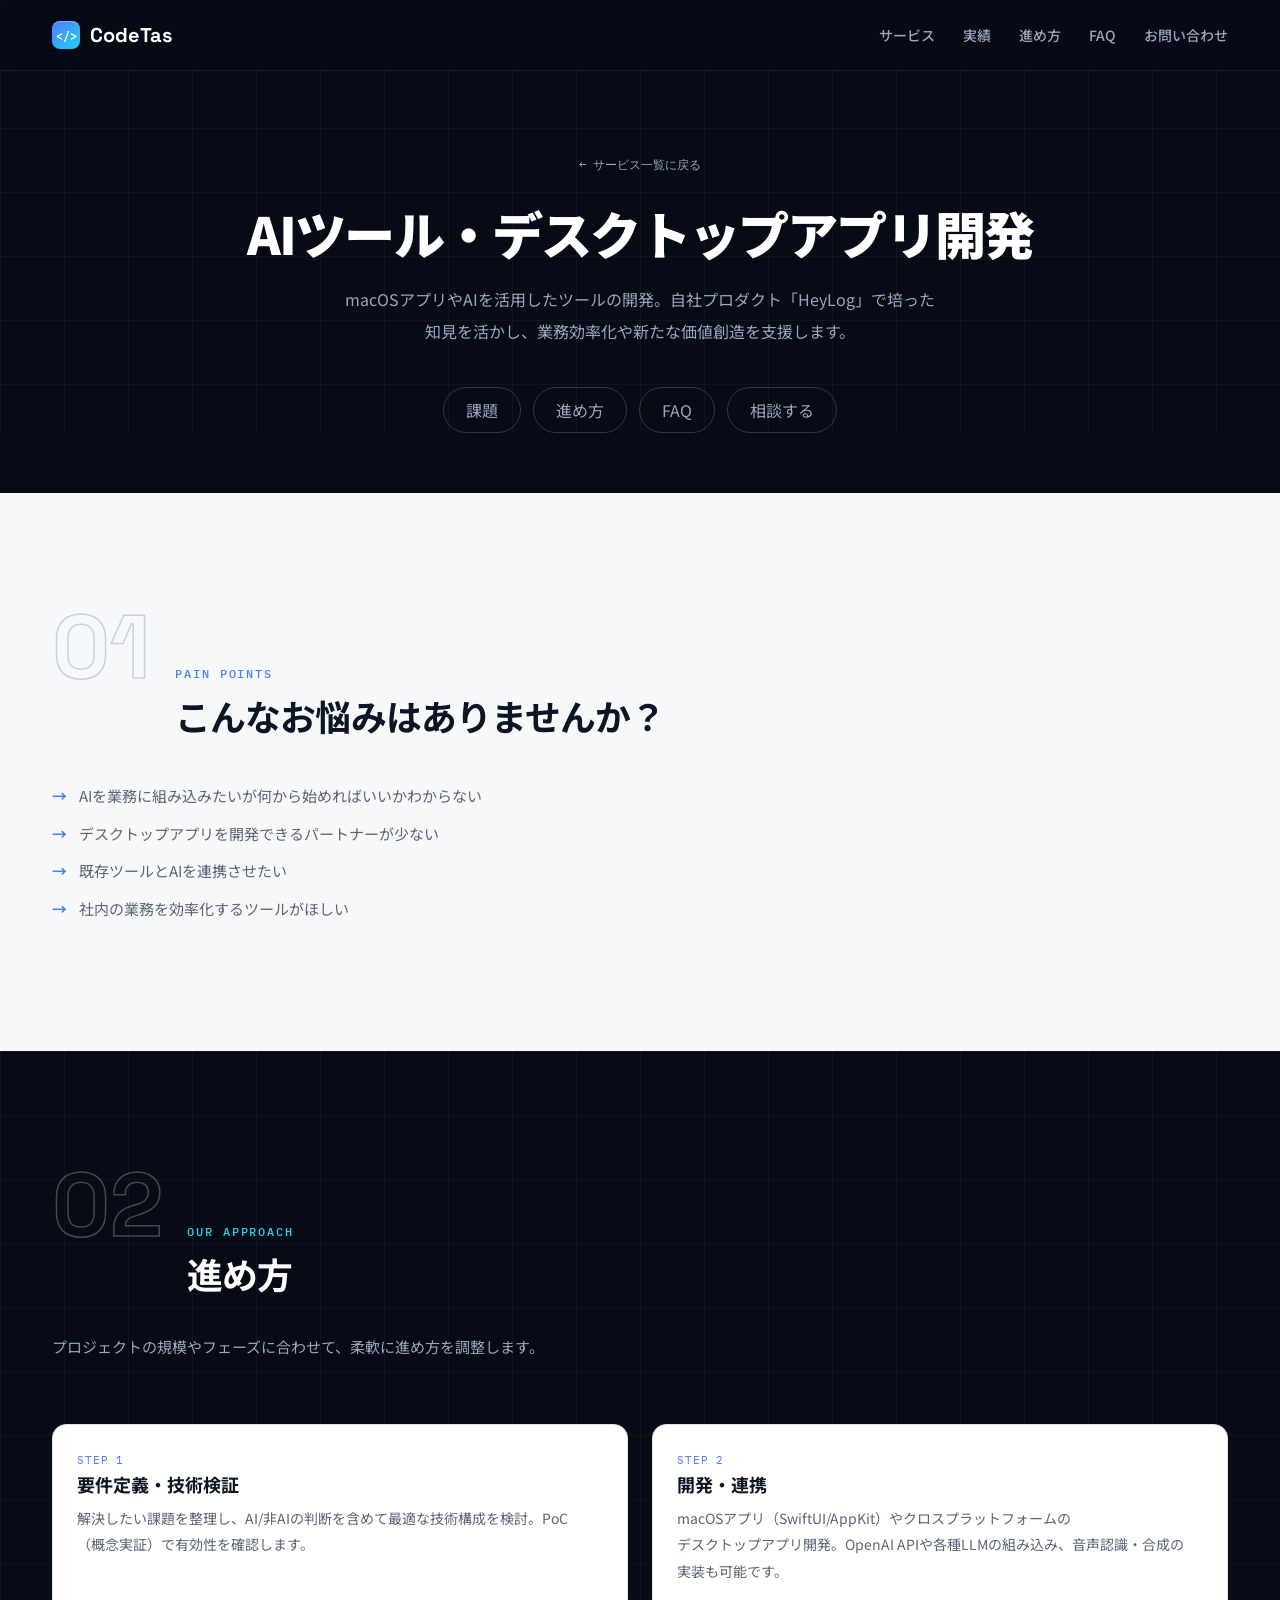
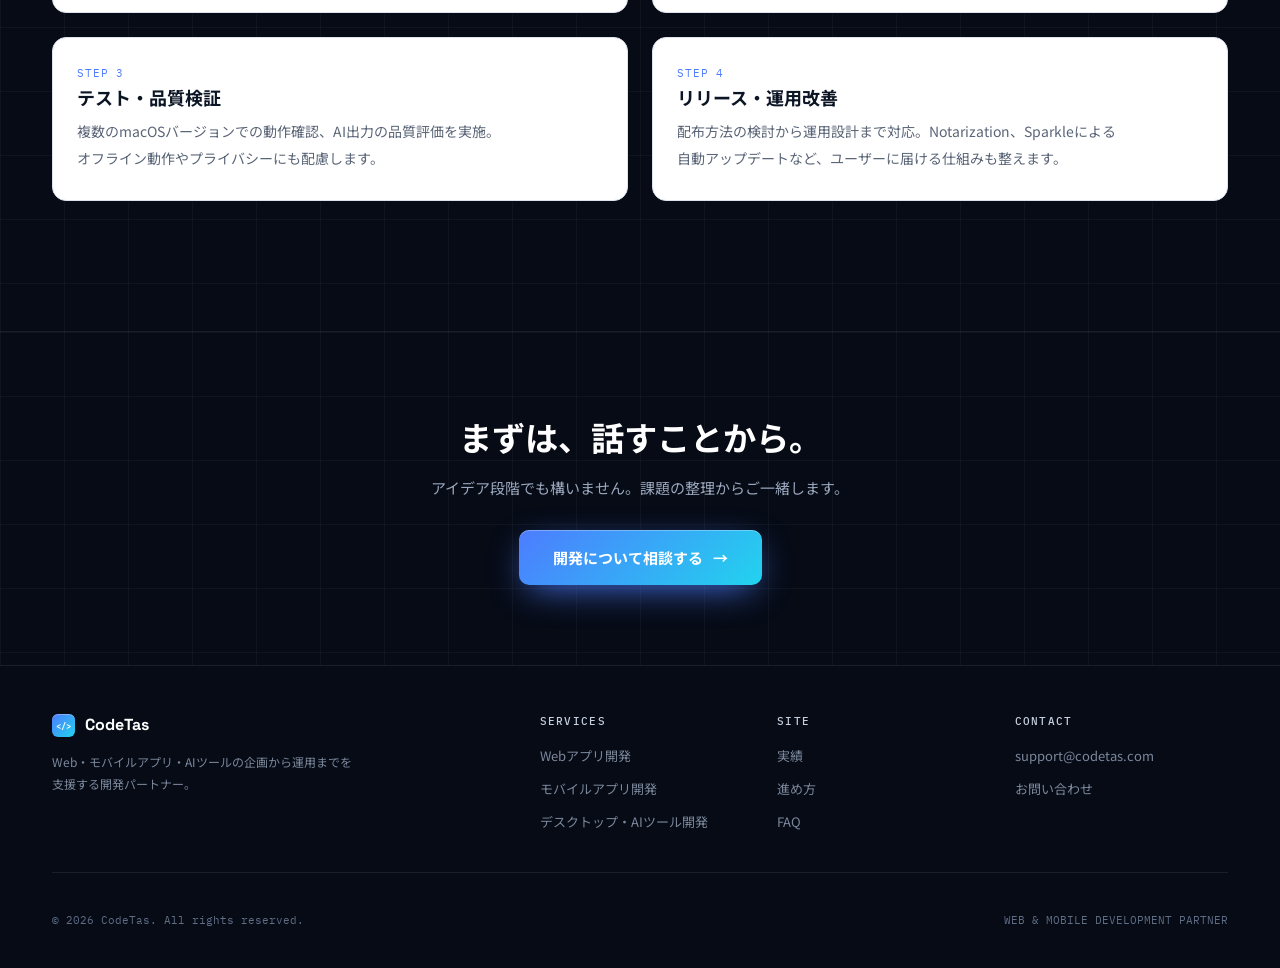
==== commit 2b4e5d4f: "fix: デザインを元に戻し、合意した修正のみに絞る - トップページのデザインを元に戻す（ターミナル表示・設計図風サービス等） - サービス詳細ページの見出しが背景と同色で読めない不具合を修正 - " ====
--- a/services/ai-tools-development.html
+++ b/services/ai-tools-development.html
@@ -32,7 +32,36 @@
   <link rel="preconnect" href="https://fonts.googleapis.com" />
   <link rel="preconnect" href="https://fonts.gstatic.com" crossorigin />
   <link href="https://fonts.googleapis.com/css2?family=IBM+Plex+Mono:wght@400;500;600&family=Noto+Sans+JP:wght@400;500;700;900&family=Space+Grotesk:wght@500;700&display=swap" rel="stylesheet" />
-  <link rel="stylesheet" href="../styles.css?v=20261005c" />
+  <link rel="stylesheet" href="../styles.css?v=20261005" />
+  <style>
+    .service-hero{padding-top:calc(70px + 80px);color:#fff;text-align:center}
+    .service-hero h1{font-size:clamp(36px,4vw,56px);font-weight:900;letter-spacing:-.035em;margin:0 0 20px;line-height:1.15}
+    .service-hero h1 em{background:linear-gradient(100deg,var(--blue),var(--cyan));background-clip:text;-webkit-background-clip:text;color:transparent;font-style:normal}
+    .service-hero .lead{max-width:620px;margin:0 auto 40px;color:var(--dark-muted);font-size:16px;line-height:2}
+    .service-nav{display:flex;justify-content:center;gap:12px;flex-wrap:wrap;margin-bottom:60px}
+    .service-nav a{padding:10px 22px;border:1px solid rgba(255,255,255,.18);border-radius:999px;color:var(--dark-muted);font:500 13px;transition:.2s}
+    .service-nav a:hover{border-color:var(--cyan);color:#fff}
+    .service-detail .section-lead{max-width:680px}
+    .pain-list{list-style:none;padding:0;margin:24px 0 0;display:flex;flex-direction:column;gap:12px}
+    .pain-list li{display:flex;align-items:flex-start;gap:12px;color:var(--muted);font-size:15px;line-height:1.7}
+    .pain-list li::before{content:"→";color:var(--blue);font-weight:700;flex-shrink:0}
+    .approach-grid{display:grid;grid-template-columns:repeat(2,1fr);gap:24px;margin-top:40px}
+    .approach-step{padding:28px 24px;border:1.5px solid var(--line);border-radius:14px;background:#fff}
+    .approach-step h4{margin:0 0 8px;color:var(--ink);font-size:18px}
+    .approach-step h4 small{display:block;color:var(--blue);font:400 11px var(--mono);letter-spacing:.08em;margin-bottom:4px}
+    .approach-step p{margin:0;color:var(--muted);font-size:14px;line-height:1.9}
+    @media(max-width:720px){.approach-grid{grid-template-columns:1fr}}
+    /* スマホ幅では見出しを可変にする（36px 固定だと「デスクトップアプリ開発」が
+       1行に収まらず「デスクトップアプリ / 開発」のように割れるため）。
+       480px で 36px に収束し、それ以上の幅は上の clamp のまま変えない */
+    @media(max-width:480px){.service-hero h1{font-size:clamp(26px,8.2vw,36px)}}
+    .service-cta {text-align:center;padding-block:80px;border-top:1px solid rgba(255,255,255,.08)}
+    .service-cta h2 {margin:0 0 16px;color:#fff;font-size:clamp(24px,2.6vw,36px)}
+    .service-cta p {color:var(--dark-muted);margin:0 0 32px;font-size:15px}
+    .service-section h2 {font-size:clamp(24px,2.8vw,36px);margin:0 0 20px;letter-spacing:-.025em}
+    .back-link {display:inline-flex;align-items:center;gap:8px;color:var(--dark-muted);font:400 12px var(--mono);margin-bottom:30px}
+    .back-link:hover{color:var(--cyan)}
+  </style>
 </head>
 <body>
   <a href="#main" class="skip-link">メインコンテンツへスキップ</a>
@@ -40,35 +69,43 @@
     <div class="container nav-inner">
       <a class="brand" href="../" aria-label="CodeTas ホーム"><span class="brand-mark">&lt;/&gt;</span><span>CodeTas</span></a>
       <nav class="desktop-nav" aria-label="メインナビゲーション">
-        <a href="../#services">サービス</a><a href="../#works">実績</a><a href="../#process">進め方</a><a href="../#faq">FAQ</a>
+        <a href="../index.html#services">サービス</a>
+        <a href="../index.html#works">実績</a>
+        <a href="../index.html#process">進め方</a>
+        <a href="../index.html#faq">FAQ</a>
+        <a href="../index.html#contact">お問い合わせ</a>
       </nav>
-      <div class="nav-actions"><a class="button button--small" href="../#contact"><span>お問い合わせ</span><span aria-hidden="true">→</span></a></div>
-      <button class="menu-button" type="button" aria-label="メニューを開く" aria-expanded="false" aria-controls="mobile-nav" data-menu-button><span></span><span></span></button>
+      <button class="menu-button" type="button" aria-label="メニューを開く" aria-expanded="false" data-menu-button><span></span><span></span></button>
     </div>
-    <nav class="mobile-nav" id="mobile-nav" data-mobile-nav aria-label="モバイルナビゲーション">
-      <a href="../#services">サービス</a><a href="../#works">実績</a><a href="../#process">進め方</a><a href="../#faq">FAQ</a><a href="../#contact">お問い合わせ</a>
+    <nav class="mobile-nav" data-mobile-nav aria-label="モバイルナビゲーション">
+      <a href="../index.html#services">サービス</a><a href="../index.html#works">実績</a><a href="../index.html#process">進め方</a><a href="../index.html#faq">FAQ</a><a href="../index.html#contact">お問い合わせ</a>
     </nav>
   </header>
 
   <main id="main" tabindex="-1">
-    <section class="service-hero">
-      <div class="hero-glow"></div>
+    <section class="service-hero grid-dark">
       <div class="container">
-        <a href="../#services" class="back-link">← サービス一覧に戻る</a>
+        <a href="../index.html#services" class="back-link">← サービス一覧に戻る</a>
         <h1><span class="phrase">AIツール・</span><span class="phrase">デスクトップアプリ開発</span></h1>
         <p class="lead">macOSアプリやAIを活用したツールの開発。自社プロダクト「HeyLog」で培った知見を活かし、業務効率化や新たな価値創造を支援します。</p>
         <div class="service-nav">
           <a href="#pain">課題</a>
           <a href="#approach">進め方</a>
-          <a href="../#faq">FAQ</a>
-          <a href="../#contact">相談する</a>
+          <a href="../index.html#faq">FAQ</a>
+          <a href="../index.html#contact">相談する</a>
         </div>
       </div>
     </section>
 
-    <section id="pain" class="section section--paper">
-      <div class="container">
-        <div class="section-head"><div><p class="eyebrow">Pain points</p><h2><span class="phrase">こんなお悩みは</span><span class="phrase">ありませんか？</span></h2></div></div>
+    <section id="pain" class="light-section section-pad">
+      <div class="container service-section">
+        <div class="section-title">
+          <span>01</span>
+          <div>
+            <p>PAIN POINTS</p>
+            <h2><span class="phrase">こんなお悩みは</span><span class="phrase">ありませんか？</span></h2>
+          </div>
+        </div>
         <ul class="pain-list">
           <li>AIを業務に組み込みたいが何から始めればいいかわからない</li>
           <li>デスクトップアプリを開発できるパートナーが少ない</li>
@@ -78,9 +115,16 @@
       </div>
     </section>
 
-    <section id="approach" class="section">
-      <div class="container">
-        <div class="section-head"><div><p class="eyebrow">Our approach</p><h2>進め方</h2></div><p class="section-lead">プロジェクトの規模やフェーズに合わせて、柔軟に進め方を調整します。</p></div>
+    <section id="approach" class="section-pad grid-dark" style="color:#fff">
+      <div class="container service-section">
+        <div class="section-title section-title--dark">
+          <span>02</span>
+          <div>
+            <p style="color:var(--cyan)">OUR APPROACH</p>
+            <h2>進め方</h2>
+          </div>
+        </div>
+        <p class="section-lead section-lead--dark">プロジェクトの規模やフェーズに合わせて、柔軟に進め方を調整します。</p>
         <div class="approach-grid">
           <div class="approach-step"><h4><small>STEP 1</small>要件定義・技術検証</h4><p>解決したい課題を整理し、AI/非AIの判断を含めて最適な技術構成を検討。PoC（概念実証）で有効性を確認します。</p></div>
           <div class="approach-step"><h4><small>STEP 2</small>開発・連携</h4><p>macOSアプリ（SwiftUI/AppKit）やクロスプラットフォームのデスクトップアプリ開発。OpenAI APIや各種LLMの組み込み、音声認識・合成の実装も可能です。</p></div>
@@ -90,39 +134,37 @@
       </div>
     </section>
 
-    <section class="section section--paper">
-      <div class="container">
-        <div class="section-head"><div><p class="eyebrow">Other services</p><h2>その他のサービス</h2></div></div>
-        <div class="service-other"><a href="web-development.html">Webアプリ開発<span aria-hidden="true">→</span></a><a href="mobile-development.html">モバイルアプリ開発<span aria-hidden="true">→</span></a></div>
-      </div>
-    </section>
-
-    <section class="service-cta">
-      <div class="contact-glow"></div>
+    <section class="service-cta grid-dark">
       <div class="container">
         <h2><span class="phrase">まずは、</span><span class="phrase">話すことから。</span></h2>
         <p>アイデア段階でも構いません。課題の整理からご一緒します。</p>
-        <a class="button button--large" href="../#contact"><span>開発について相談する</span><span aria-hidden="true">→</span></a>
+        <a class="button button--large" href="../index.html#contact"><span>開発について相談する</span><span>→</span></a>
       </div>
     </section>
   </main>
 
   <footer class="site-footer">
-    <div class="container footer-grid">
-      <div><a class="brand" href="../" aria-label="CodeTas ホーム"><span class="brand-mark">&lt;/&gt;</span><span>CodeTas</span></a><p>Web・モバイルアプリ・AIツールの企画から運用までを支援する開発パートナー。</p></div>
-      <div><h4>SERVICES</h4><ul><li><a href="web-development.html">Webアプリ開発</a></li><li><a href="mobile-development.html">モバイルアプリ開発</a></li><li><a href="ai-tools-development.html">デスクトップ・AIツール開発</a></li></ul></div>
-      <div><h4>SITE</h4><ul><li><a href="../#works">実績</a></li><li><a href="../#process">進め方</a></li><li><a href="../#faq">FAQ</a></li></ul></div>
-      <div><h4>CONTACT</h4><ul><li><a href="mailto:support@codetas.com">support@codetas.com</a></li><li><a href="../#contact">お問い合わせ</a></li></ul></div>
+    <div class="container footer-main">
+      <div class="footer-brand"><a class="brand" href="../" aria-label="CodeTas ホーム"><span class="brand-mark">&lt;/&gt;</span><span>CodeTas</span></a><p>Web・モバイルアプリ・AIツールの企画から運用までを支援する開発パートナー。</p></div>
+      <nav class="footer-nav" aria-label="フッターナビゲーション">
+        <div><p class="footer-heading">SERVICES</p><ul><li><a href="web-development.html">Webアプリ開発</a></li><li><a href="mobile-development.html">モバイルアプリ開発</a></li><li><a href="ai-tools-development.html">デスクトップ・AIツール開発</a></li></ul></div>
+        <div><p class="footer-heading">SITE</p><ul><li><a href="../index.html#works">実績</a></li><li><a href="../index.html#process">進め方</a></li><li><a href="../index.html#faq">FAQ</a></li></ul></div>
+        <div><p class="footer-heading">CONTACT</p><ul><li><a href="mailto:support@codetas.com">support@codetas.com</a></li><li><a href="../index.html#contact">お問い合わせ</a></li></ul></div>
+      </nav>
     </div>
-    <div class="container footer-bottom"><p>© <span data-year></span> CodeTas. All rights reserved.</p><p>WEB &amp; MOBILE DEVELOPMENT PARTNER</p></div>
+    <div class="container"><p>© <span data-year></span> CodeTas. All rights reserved.</p><p>WEB &amp; MOBILE DEVELOPMENT PARTNER</p></div>
   </footer>
   <script>
-    const menuButton=document.querySelector("[data-menu-button]"),mobileNav=document.querySelector("[data-mobile-nav]"),header=document.querySelector("[data-header]");
-    const setMenu=(open)=>{menuButton.setAttribute("aria-expanded",String(open));menuButton.setAttribute("aria-label",open?"メニューを閉じる":"メニューを開く");mobileNav.classList.toggle("is-open",open)};
-    menuButton.addEventListener("click",()=>setMenu(menuButton.getAttribute("aria-expanded")!=="true"));
-    mobileNav.querySelectorAll("a").forEach((a)=>a.addEventListener("click",()=>setMenu(false)));
-    addEventListener("scroll",()=>header.classList.toggle("is-scrolled",scrollY>10),{passive:true});
-    document.querySelectorAll("[data-year]").forEach((el)=>{el.textContent=new Date().getFullYear()});
+    const menuButton = document.querySelector("[data-menu-button]");
+    const mobileNav = document.querySelector("[data-mobile-nav]");
+    const setMenu = (open) => {
+      menuButton.setAttribute("aria-expanded", String(open));
+      menuButton.setAttribute("aria-label", open ? "メニューを閉じる" : "メニューを開く");
+      mobileNav.classList.toggle("is-open", open);
+    };
+    menuButton.addEventListener("click", () => setMenu(menuButton.getAttribute("aria-expanded") !== "true"));
+    mobileNav.querySelectorAll("a").forEach((link) => link.addEventListener("click", () => setMenu(false)));
+    document.querySelectorAll("[data-year]").forEach((el) => { el.textContent = new Date().getFullYear(); });
   </script>
 </body>
 </html>
--- a/styles.css
+++ b/styles.css
@@ -1,356 +1,59 @@
-:root{
-  --ink:#0b1322;--ink2:#1c2638;--muted:#5b6678;--line:#e3e8ef;--paper:#f6f8fb;--white:#fff;
-  --navy:#070d1a;--navy2:#0c1426;--dark-line:rgba(255,255,255,.09);--dark-muted:#9aa7bd;
-  --blue:#4d7cff;--cyan:#22d3ee;--grad:linear-gradient(120deg,var(--blue),var(--cyan));
-  --mono:"IBM Plex Mono",monospace;--display:"Space Grotesk",sans-serif;--jp:"Noto Sans JP",sans-serif;
-  --radius:16px;--shadow:0 1px 2px rgba(11,19,34,.04),0 12px 32px -12px rgba(11,19,34,.14)
+:root{--ink:#0c1524;--navy:#060b16;--navy2:#0a1120;--blue:#4d7cff;--cyan:#22d3ee;--paper:#f6f8fa;--muted:#5a6577;--dark-muted:#9aa7bd;--line:#dbe3ee;--mono:"IBM Plex Mono",monospace;--display:"Space Grotesk",sans-serif;--jp:"Noto Sans JP",sans-serif}
+*{box-sizing:border-box}html{scroll-behavior:smooth}body{margin:0;background:var(--navy);color:var(--ink);font-family:var(--jp);-webkit-font-smoothing:antialiased;overflow-x:hidden}a{color:inherit;text-decoration:none}button{font:inherit}.container{width:min(1176px,calc(100% - 64px));margin-inline:auto}.grid-dark{background-color:var(--navy);background-image:linear-gradient(rgba(255,255,255,.035) 1px,transparent 1px),linear-gradient(90deg,rgba(255,255,255,.035) 1px,transparent 1px);background-size:64px 64px}.brand{display:flex;align-items:center;gap:10px;color:#fff;font:700 20px/1 var(--display)}.brand-mark{display:grid;place-items:center;width:28px;height:28px;border-radius:8px;background:linear-gradient(135deg,var(--blue),var(--cyan));color:#fff;font:600 12px/1 var(--mono);box-shadow:inset 0 1px rgba(255,255,255,.3)}
+.site-header{position:fixed;z-index:100;inset:0 0 auto;background:rgba(6,11,22,.72);border-bottom:1px solid rgba(255,255,255,.08);backdrop-filter:blur(14px)}.nav-inner{height:70px;display:flex;align-items:center;gap:24px}.desktop-nav{display:flex;gap:28px;margin-left:auto}.desktop-nav a{color:var(--dark-muted);font-size:14px;font-weight:500;transition:.2s}.desktop-nav a:hover{color:#fff}.nav-actions{display:flex;align-items:center;gap:14px}.lang-switch{display:flex;overflow:hidden;border:1px solid rgba(255,255,255,.15);border-radius:8px}.lang-switch button{padding:7px 9px;border:0;background:transparent;color:#78859a;font:500 11px var(--mono);cursor:pointer}.lang-switch button.is-active{background:#fff;color:var(--ink)}.button{display:inline-flex;align-items:center;justify-content:center;gap:10px;border:0;border-radius:10px;background:linear-gradient(135deg,var(--blue),var(--cyan));color:#fff;font-weight:700;box-shadow:inset 0 1px rgba(255,255,255,.3),0 10px 36px -10px var(--blue);transition:transform .2s,box-shadow .2s}.button:hover{color:#fff;transform:translateY(-2px);box-shadow:inset 0 1px rgba(255,255,255,.35),0 16px 40px -10px var(--blue)}.button--small{padding:10px 20px;font-size:14px}.button--large{padding:17px 34px;font-size:15px}.button--outline{border:1px solid rgba(255,255,255,.18);background:rgba(255,255,255,.04);box-shadow:none;backdrop-filter:blur(6px)}.button--outline:hover{border-color:var(--cyan);box-shadow:none}.menu-button,.mobile-nav{display:none}
+.hero{position:relative;overflow:hidden;padding-top:70px;color:#fff}.hero-glow,.build-glow{position:absolute;pointer-events:none;width:900px;height:600px;top:-200px;left:50%;background:radial-gradient(ellipse,var(--blue) 0,rgba(77,124,255,.2) 22%,transparent 65%);opacity:.5;transform:translateX(-50%);animation:floatGlow 6s ease-in-out infinite}.hero-grid{position:relative;display:grid;grid-template-columns:1.25fr 1fr;gap:64px;align-items:center;min-height:600px;padding-block:78px}.pill-label{display:inline-flex;align-items:center;gap:10px;margin:0 0 32px;padding:8px 18px;border:1px solid rgba(255,255,255,.14);border-radius:999px;color:var(--dark-muted);font:400 12px var(--mono);letter-spacing:.16em}.pill-label i{width:7px;height:7px;border-radius:50%;background:var(--cyan);box-shadow:0 0 12px var(--cyan)}.hero h1{margin:0 0 28px;font-size:clamp(39px,4.4vw,60px);font-weight:900;line-height:1.13;letter-spacing:-.035em}.hero h1 em{background:linear-gradient(100deg,var(--blue),var(--cyan));background-clip:text;-webkit-background-clip:text;color:transparent;font-style:normal}.hero-lead{max-width:520px;margin:0 0 40px;color:var(--dark-muted);font-size:16px;line-height:2}.hero-actions{display:flex;flex-wrap:wrap;gap:14px}.terminal,.build-window,.mail-window{overflow:hidden;border:1px solid rgba(255,255,255,.13);border-radius:16px;background:rgba(10,17,32,.88);box-shadow:0 30px 80px -20px rgba(0,0,0,.6)}.window-bar{min-height:44px;display:flex;align-items:center;gap:10px;padding:0 18px;border-bottom:1px solid rgba(255,255,255,.08);color:#5f6d85;font:400 12px var(--mono)}.traffic{display:flex;gap:7px}.traffic i{display:block;width:10px;height:10px;border-radius:50%;background:#ff5f57}.traffic i:nth-child(2){background:#febc2e}.traffic i:nth-child(3){background:#28c840}.terminal-body{padding:24px 26px;color:#5f6d85;font:400 13.5px/2.1 var(--mono)}.terminal-body p{margin:0}.terminal-body b{color:var(--cyan)}.terminal-body .success{color:#28c840}.cursor{display:inline-block;width:8px;height:16px;background:var(--cyan);vertical-align:middle;animation:blink 1.1s step-end infinite}.marquee{overflow:hidden;border-block:1px solid rgba(255,255,255,.08);background:rgba(255,255,255,.02);padding:18px 0}.marquee div{width:max-content;color:#6c788c;font:500 11px var(--mono);letter-spacing:.15em;white-space:nowrap;animation:marquee 24s linear infinite}.marquee i{margin:0 26px;color:var(--cyan);font-style:normal}
+.build-story{position:relative;height:400vh;color:#fff}.build-sticky{position:sticky;top:0;height:100vh;min-height:720px;display:flex;align-items:center;overflow:hidden}.build-glow{top:50%;opacity:.25;transform:translate(-50%,-50%)}.build-inner{position:relative}.center-heading{text-align:center;margin-bottom:32px}.center-heading p,.kicker{margin:0 0 12px;color:var(--cyan);font:500 12px var(--mono);letter-spacing:.16em}.center-heading h2{margin:0;font-size:clamp(26px,3vw,40px);letter-spacing:-.02em}.build-window{max-width:880px;margin:auto}.build-window .window-bar b{display:none;margin-left:auto;color:#28c840;font-size:10px}.build-stage{position:relative;height:380px}.code-layer{position:absolute;inset:0;margin:0;padding:35px 42px;color:#d6deeb;font:400 13.5px/2.1 var(--mono);transition:opacity .4s,transform .4s}.kw{color:#c792ea}.str{color:#a5e075}.fn{color:#82aaff}.comment{color:#5f6d85}.app-preview{position:absolute;inset:0;padding:0;background:#f6f8fa;color:var(--ink);opacity:0;transform:translateY(14px) scale(.97);transition:opacity .5s,transform .5s}.app-nav{height:54px;display:flex;align-items:center;gap:9px;padding:0 22px;border-bottom:1px solid #e3e7ee;background:#fff}.app-nav>i{display:grid;place-items:center;width:24px;height:24px;border-radius:6px;background:linear-gradient(135deg,var(--blue),var(--cyan));color:#fff;font-style:normal}.app-nav>b{font-family:var(--display)}.app-nav>span{flex:1}.app-nav small{color:var(--muted)}.app-nav button{padding:7px 12px;border:0;border-radius:6px;background:var(--blue);color:#fff;font-size:11px;font-weight:700}.app-main{display:flex;gap:20px;padding:26px 30px 16px}.tasks{display:flex;flex:1;flex-direction:column;gap:8px}.tasks>p{display:flex;align-items:center;gap:10px;margin:0;padding:8px 11px;border:1px solid var(--blue);border-radius:9px;background:#fff;font-size:11px}.tasks p>i{width:16px;height:16px;border:1px solid #c7d0de;border-radius:50%;font-style:normal}.tasks p.done{border-color:#e3e7ee;color:#8a94a6;text-decoration:line-through}.tasks p.done>i{display:grid;place-items:center;border:0;background:var(--blue);color:#fff;font-size:8px}.tasks p span{flex:1}.tasks em{padding:2px 7px;border-radius:4px;background:#edf1ff;color:var(--blue);font:500 8px var(--mono);text-decoration:none}.stat{width:170px;display:flex;flex-direction:column;gap:10px;padding:14px;border:1px solid #e3e7ee;border-radius:12px;background:#fff}.stat small{color:#8a94a6;font:400 10px var(--mono)}.stat strong{font:700 30px/1 var(--display)}.stat strong em{color:var(--blue);font-size:15px;font-style:normal}.stat>i{height:6px;overflow:hidden;border-radius:3px;background:#eef1f6}.stat>i b{display:block;width:82%;height:100%;background:linear-gradient(90deg,var(--blue),var(--cyan))}.project-row{display:flex;gap:10px;padding:0 30px}.project-row p{flex:1;margin:0;padding:10px 12px;border:1px solid #e3e7ee;border-radius:10px;background:#fff;font-size:10px}.project-row p>b,.project-row p>small{display:block}.project-row p>i{display:block;height:4px;margin:6px 0;border-radius:3px;background:#eef1f6}.project-row p>i span{display:block;height:100%;background:var(--blue)}.project-row small{color:#8a94a6}.sync{margin:15px 30px;padding:8px 15px;border-radius:7px;background:var(--ink);color:#28c840;font:400 10px var(--mono)}.sync b{float:right;color:#9aa7bd;font-weight:400}.build-progress{max-width:560px;margin:26px auto 0}.build-progress p{display:flex;justify-content:space-between;margin:0 0 8px;color:var(--dark-muted);font:400 12px var(--mono)}.build-progress p b{color:var(--cyan)}.build-progress>i{display:block;height:6px;overflow:hidden;border-radius:3px;background:rgba(255,255,255,.08)}.build-progress>i span{display:block;width:0;height:100%;border-radius:inherit;background:linear-gradient(90deg,var(--blue),var(--cyan));transition:width .1s linear}
+.light-section{background:var(--paper)}.section-pad{padding-block:110px 130px}.section-title{display:flex;align-items:baseline;gap:24px}.section-title>span{color:transparent;-webkit-text-stroke:1.5px #c7d0de;font:700 clamp(56px,7vw,96px)/1 var(--display)}.section-title p{margin:0 0 10px;color:var(--blue);font:500 12px var(--mono);letter-spacing:.16em}.section-title h2{margin:0;font-size:clamp(27px,3.2vw,42px);line-height:1.35;letter-spacing:-.025em}.section-lead{max-width:520px;margin:14px 0 62px;color:var(--muted);font-size:15px;line-height:2}.section-title--dark>span{-webkit-text-stroke-color:rgba(255,255,255,.25)}.section-title--dark p{color:var(--cyan)}.section-title--dark h2{color:#fff}.section-lead--dark{color:var(--dark-muted)}
+.blueprints{display:flex;flex-direction:column;gap:56px}.blueprint{border:1.5px solid var(--ink);background:#fff}.blueprint>header{min-height:42px;display:flex;align-items:center;justify-content:space-between;gap:15px;padding:8px 22px;border-bottom:1.5px solid var(--ink);color:var(--muted);font:400 11px var(--mono);letter-spacing:.08em}.blueprint>header b{color:var(--blue)}.blueprint-grid{display:grid;grid-template-columns:1fr 1.1fr}.blueprint-grid--reverse{grid-template-columns:1.1fr 1fr}.blueprint-copy{min-height:405px;display:flex;flex-direction:column;padding:42px 40px;border-right:1.5px dashed #c9d3e2}.blueprint-grid--reverse .blueprint-copy{border-right:0}.blueprint-copy h3{margin:0 0 16px;font-size:clamp(22px,2.4vw,32px);letter-spacing:-.02em}.blueprint-copy>p{margin:0;color:var(--muted);font-size:14px;line-height:2}.blueprint-copy ul{display:flex;flex-direction:column;gap:9px;margin:20px 0 30px;padding:0;list-style:none;color:#3d4859;font:400 12px var(--mono)}.blueprint-copy li::before{content:"▸";margin-right:9px;color:var(--blue)}.drawing-label{display:grid;grid-template-columns:auto auto;align-self:flex-start;margin-top:auto;border:1px solid #c9d3e2;color:#8a94a6;font:400 10px var(--mono)}.drawing-label>*{padding:6px 11px}.drawing-label>*:nth-child(odd){border-right:1px solid #c9d3e2}.drawing-label>*:nth-child(-n+2){border-bottom:1px solid #c9d3e2}.drawing-label b{color:#3d4859;font-weight:500}.blueprint-detail-link{display:inline-flex;align-items:center;gap:6px;padding:8px 16px;border:1px solid var(--blue);border-radius:8px;color:var(--blue);font:500 12px var(--mono);align-self:flex-start;transition:.2s}.blueprint-detail-link:hover{background:var(--blue);color:#fff}.drawing{min-height:405px;display:grid;place-items:center;padding:36px;background-image:linear-gradient(#eef2f8 1px,transparent 1px),linear-gradient(90deg,#eef2f8 1px,transparent 1px);background-size:28px 28px}.drawing-mobile{border-right:1.5px dashed #c9d3e2}.browser-mock,.ai-mock{width:100%;max-width:440px;overflow:hidden;border:1px solid #dbe3ee;border-radius:14px;background:#fff;box-shadow:0 40px 80px -36px rgba(12,21,36,.45)}.browser-mock>header{display:flex;align-items:center;gap:6px;padding:12px 16px;border-bottom:1px solid #edf1f7}.browser-mock>header i{width:9px;height:9px;border-radius:50%;background:#ff5f57}.browser-mock>header i:nth-child(2){background:#febc2e}.browser-mock>header i:nth-child(3){background:#28c840}.browser-mock>header span{flex:1;height:16px;margin-left:8px;border-radius:8px;background:#f0f3f8}.browser-mock main{padding:20px}.browser-mock nav{display:flex;align-items:center;gap:8px}.browser-mock nav i{width:18px;height:18px;border-radius:5px;background:linear-gradient(135deg,var(--blue),var(--cyan))}.browser-mock nav b{width:64px;height:7px;background:#dbe1ea}.browser-mock nav span{flex:1}.browser-mock nav em{width:44px;height:18px;border-radius:5px;background:var(--blue)}.browser-mock h4{width:58%;height:14px;margin:28px 0 10px;background:#c7d0de}.browser-mock p{width:74%;height:7px;background:#e6eaf1}.browser-mock p:nth-of-type(2){width:62%}.browser-mock main>div{display:flex;gap:10px;margin-top:20px}.browser-mock main>div i{flex:1;height:64px;border:1px solid #e6eaf1;border-radius:8px;background:#f4f6fa}.phone-mock{width:190px;height:350px;display:flex;flex-direction:column;gap:12px;padding:14px;border:2px solid #c9d3e2;border-radius:31px;background:#fff;box-shadow:0 40px 80px -36px rgba(12,21,36,.45)}.phone-mock>i{align-self:center;width:60px;height:15px;border-radius:9px;background:var(--ink)}.phone-mock h4{width:70%;height:13px;margin:10px 0 0;background:#c7d0de}.phone-mock p{width:52%;height:7px;margin:0;background:#e6eaf1}.phone-mock>b{height:78px;border:1px solid #e0e7f2;border-radius:12px;background:linear-gradient(135deg,rgba(77,124,255,.13),rgba(34,211,238,.13))}.phone-mock>div{display:flex;gap:8px}.phone-mock>div span{height:52px;flex:1;border:1px solid #e6eaf1;border-radius:10px;background:#f4f6fa}.phone-mock nav{display:flex;justify-content:space-around;margin-top:auto;padding-top:10px;border-top:1px solid #edf1f7}.phone-mock nav i{width:18px;height:18px;border-radius:5px;background:var(--blue);opacity:.22}.phone-mock nav i:first-child{opacity:1;animation:pulse 3s infinite}.ai-mock>header{display:flex;align-items:center;gap:8px;padding:12px 16px;border-bottom:1px solid #edf1f7;color:#8a94a6;font:400 11px var(--mono)}.ai-mock>header .traffic i{width:9px;height:9px}.ai-mock>header em{margin-left:auto;padding:3px 8px;border:1px solid rgba(77,124,255,.3);border-radius:6px;color:var(--blue);font-style:normal}.ai-mock main{display:flex;flex-direction:column;gap:13px;padding:18px}.prompt{display:flex;align-items:center;gap:10px;padding:11px 14px;border:1.5px solid rgba(77,124,255,.4);border-radius:10px;color:#3d4859;font-size:12px}.prompt span{flex:1}.prompt i{display:grid;place-items:center;width:26px;height:26px;border-radius:50%;background:linear-gradient(135deg,var(--blue),var(--cyan));color:#fff;font-style:normal}.answer{display:flex;flex-direction:column;gap:8px;padding:14px 16px;border:1px solid #edf1f7;border-radius:10px;background:#fbfcfe}.answer b{color:var(--blue);font:500 10px var(--mono)}.answer i{width:88%;height:7px;border-radius:4px;background:#dbe1ea}.answer i:nth-of-type(2){width:72%}.answer i:nth-of-type(3){width:80%}.ai-mock main p{margin:0;color:#8a94a6;font:400 10px var(--mono)}.ai-mock main p b{margin-left:5px;padding:4px 8px;border:1px solid #dbe3ee;border-radius:5px;color:#3d4859}.ai-mock main small{color:#1a7f4b;font:400 10px var(--mono)}
+.works{color:#fff}.works-hint{margin:-52px 0 45px;color:#5f6d85;font:400 12px var(--mono)}.works-hint:first-letter{color:var(--cyan)}.desktop-scene{overflow:hidden;border:1px solid rgba(255,255,255,.14);border-radius:20px;background:radial-gradient(ellipse at 30% 20%,rgba(77,124,255,.13),transparent 55%),var(--navy2)}.desktop-scene>header{height:42px;display:flex;align-items:center;gap:18px;padding:0 20px;border-bottom:1px solid rgba(255,255,255,.1);background:rgba(6,11,22,.7);color:var(--dark-muted);font:400 11px var(--mono)}.desktop-scene>header b{color:#fff}.desktop-scene>header small{margin-left:auto;color:#5f6d85}.work-area{position:relative;height:900px}.work-window{position:absolute;width:54%;overflow:hidden;border:1px solid rgba(255,255,255,.15);border-radius:12px;background:#0e1526;box-shadow:0 35px 80px rgba(0,0,0,.45);transition:transform .25s,box-shadow .25s;cursor:pointer}.work-window:hover{transform:translateY(-4px);box-shadow:0 45px 90px rgba(0,0,0,.55)}.work-window.is-front{z-index:10}.work-window--one{top:50px;left:5%;z-index:1}.work-window--two{top:245px;right:5%;z-index:2}.work-window--three{top:455px;left:12%;z-index:3}.work-window>header{height:42px;display:flex;align-items:center;gap:8px;padding:0 16px;border-bottom:1px solid rgba(255,255,255,.08)}.work-window>header small{margin-left:7px;color:#5f6d85;font:400 11px var(--mono)}.work-window>header em{margin-left:auto;color:var(--cyan);font:400 10px var(--mono);letter-spacing:.08em}.work-window>footer{padding:16px 20px}.work-window>footer h3{margin:0 0 5px;font-size:17px}.work-window>footer p{margin:0;color:var(--dark-muted);font-size:12px;line-height:1.8}.work-art{height:250px;overflow:hidden;background:#131d32}.work-art--saas{display:grid;grid-template-columns:60px 1fr;padding:25px}.work-art--saas aside{border-radius:8px 0 0 8px;background:#111827}.work-art--saas main{padding:22px;border-radius:0 8px 8px 0;background:#f8fafc}.work-art--saas nav{width:45%;height:12px;margin-bottom:25px;background:#cbd5e1}.work-art--saas main>div{display:flex;gap:10px}.work-art--saas main>div i{height:65px;flex:1;border-radius:6px;background:#e2e8f0}.work-art--saas main>div i:first-child{background:linear-gradient(135deg,#dce5ff,#dff8fb)}.work-art--saas main p{height:55px;border-radius:6px;background:linear-gradient(90deg,#e2e8f0 65%,transparent 65%)}.work-art--mobile{position:relative;background:linear-gradient(135deg,#17223c,#0f3c49)}.mini-phone{position:absolute;z-index:2;width:130px;height:220px;top:30px;left:41%;padding:20px 13px;border:4px solid #263552;border-radius:23px;background:#fff;transform:rotate(-5deg)}.mini-phone--back{z-index:1;left:57%;top:15px;transform:rotate(8deg);opacity:.6}.mini-phone i{display:block;width:45px;height:6px;margin:auto;border-radius:4px;background:#dce3ec}.mini-phone b{display:block;height:70px;margin:20px 0 10px;border-radius:8px;background:linear-gradient(135deg,#dce5ff,#dff8fb)}.mini-phone span{display:block;height:22px;margin:7px 0;border-radius:5px;background:#edf1f7}.work-art--heylog{display:grid;place-items:center;background:radial-gradient(circle at 50%,rgba(77,124,255,.3),transparent 55%),#101727}.work-art--heylog>div{width:70%;padding:27px;border:1px solid rgba(255,255,255,.14);border-radius:14px;background:rgba(15,23,42,.8);text-align:center}.work-art--heylog b{font:700 28px var(--display)}.work-art--heylog p{color:#9aa7bd;font-size:12px}.work-art--heylog span{display:inline-block;padding:7px 12px;border:1px solid var(--blue);border-radius:7px;color:var(--cyan);font:500 11px var(--mono)}.dock{display:flex;justify-content:center;gap:14px;padding:12px;border-top:1px solid rgba(255,255,255,.1);background:rgba(6,11,22,.7)}.dock i{display:grid;place-items:center;width:34px;height:34px;border:1px solid rgba(255,255,255,.12);border-radius:10px;background:rgba(255,255,255,.08);font:400 11px var(--mono)}.dock i:first-child{border:0;background:linear-gradient(135deg,var(--blue),var(--cyan))}
+.pipeline{position:relative;display:grid;grid-template-columns:repeat(5,1fr);gap:16px}.pipeline::before{content:"";position:absolute;top:50%;left:2%;right:2%;height:2px;background:#dbe3ee}.pipeline article{position:relative;display:flex;min-height:240px;flex-direction:column;padding:21px 17px;border:1.5px solid var(--line);border-radius:14px;background:#fbfcfe;transition:.25s}.pipeline article:hover{border-color:var(--blue);box-shadow:0 18px 40px -24px var(--blue)}.pipeline article header{display:flex;align-items:center;gap:9px}.pipeline article header i{display:grid;place-items:center;width:24px;height:24px;border-radius:50%;background:#e8f7ee;color:#1a7f4b;font-style:normal}.pipeline article header span{color:#8a94a6;font:400 10px var(--mono);letter-spacing:.06em}.pipeline article h3{margin:15px 0 8px;font-size:17px}.pipeline article p{margin:0;color:var(--muted);font-size:12px;line-height:1.8}.pipeline article small{margin-top:auto;color:var(--blue);font:400 10px var(--mono)}.pipeline article.is-running{border-style:dashed;border-color:var(--blue);background:linear-gradient(135deg,rgba(77,124,255,.05),rgba(34,211,238,.07))}.pipeline article.is-running header i{background:rgba(77,124,255,.12);color:var(--blue);animation:pulse 1.6s infinite}.pipeline article.is-running header span{color:var(--blue)}.pipeline-terminal{max-width:640px;margin-top:56px;padding:18px 24px;border:1px solid #e3e7ee;border-radius:12px;background:var(--navy2);font:400 12px/2 var(--mono)}.pipeline-terminal p{margin:0;color:#28c840}.pipeline-terminal p:first-child{color:var(--dark-muted)}.pipeline-terminal b{color:var(--cyan)}.pipeline-terminal p:last-child{color:#febc2e;animation:pulse 1.6s infinite}
+.faq{color:#fff}.faq .section-title{margin-bottom:55px}.chat{max-width:820px;margin:auto;overflow:hidden;border:1px solid rgba(255,255,255,.14);border-radius:18px;background:rgba(10,17,32,.92);box-shadow:0 40px 100px -30px #000}.chat>header{display:flex;align-items:center;gap:12px;padding:16px 22px;border-bottom:1px solid rgba(255,255,255,.08)}.chat>header .brand-mark{width:36px;height:36px;border-radius:12px}.chat>header div{display:flex;flex-direction:column;gap:3px}.chat>header b{font-size:14px}.chat>header small{color:#28c840;font:400 10px var(--mono)}.chat>header small i{display:inline-block;width:7px;height:7px;margin-right:6px;border-radius:50%;background:#28c840}.messages{display:flex;flex-direction:column;gap:22px;padding:30px 28px}.conversation{display:flex;flex-direction:column;gap:12px}.question{align-self:flex-end;max-width:78%;margin:0;padding:12px 19px;border-radius:18px 18px 4px 18px;background:linear-gradient(135deg,var(--blue),var(--cyan));font-size:14px;font-weight:600;line-height:1.8}.chat .answer,.typing{display:flex;align-items:flex-end;gap:12px}.chat .answer .brand-mark,.typing .brand-mark{width:30px;height:30px;border-radius:10px;font-size:10px;flex:0 0 auto}.chat .answer p,.typing p{max-width:78%;margin:0;padding:12px 19px;border:1px solid rgba(255,255,255,.1);border-radius:18px 18px 18px 4px;background:rgba(255,255,255,.07);color:#c6d0e0;font-size:14px;line-height:2}.typing p{display:flex;gap:6px;padding:15px 20px}.typing p i{width:7px;height:7px;border-radius:50%;background:#9aa7bd;animation:pulse 1.2s infinite}.typing p i:nth-child(2){animation-delay:.2s}.typing p i:nth-child(3){animation-delay:.4s}.messages>a{align-self:center;padding:10px 24px;border:1px dashed rgba(34,211,238,.5);border-radius:999px;color:var(--cyan);font:400 12px var(--mono)}
+.contact{position:relative;overflow:hidden;color:#fff;border-top:1px solid rgba(255,255,255,.08)}.contact-glow{position:absolute;width:900px;height:500px;bottom:-260px;left:50%;background:radial-gradient(ellipse,rgba(77,124,255,.25),transparent 65%);transform:translateX(-50%)}.contact-grid{position:relative;display:grid;grid-template-columns:1.15fr 1fr;gap:64px;align-items:center;padding-block:125px}.contact h2{margin:0 0 20px;font-size:clamp(28px,3.4vw,44px)}.contact p:not(.kicker){max-width:480px;margin:0 0 38px;color:var(--dark-muted);line-height:2}.contact-action{display:flex;align-items:center;gap:18px;flex-wrap:wrap}.contact-action small{color:#5f6d85;font:400 11px var(--mono)}.mail-window>p{display:flex;gap:14px;margin:0;padding:13px 21px;border-bottom:1px solid rgba(255,255,255,.07);color:#d6deeb;font-size:13px}.mail-window>p b{min-width:60px;color:#5f6d85;font:400 12px var(--mono)}.mail-window>p a{color:var(--cyan);font-family:var(--mono)}.mail-window>div:not(.window-bar){min-height:115px;padding:20px 21px;color:var(--dark-muted);font-size:13px;line-height:2}.mail-window>footer{display:flex;align-items:center;justify-content:space-between;padding:13px 21px;border-top:1px solid rgba(255,255,255,.08)}.mail-window>footer small{color:#5f6d85;font:400 10px var(--mono)}.site-footer{border-top:1px solid rgba(255,255,255,.08);background:var(--navy)}.site-footer>.container{min-height:95px;display:flex;align-items:center;justify-content:space-between}.site-footer .brand{font-size:16px}.site-footer .brand-mark{width:23px;height:23px;border-radius:6px;font-size:9px}.site-footer .brand small{margin-left:7px;color:#5f6d85;font:400 10px var(--mono)}.site-footer p{color:#5f6d85;font:400 11px var(--mono)}
+.reveal{opacity:0;transform:translateY(22px);transition:opacity .7s,transform .7s}.reveal--delay{transition-delay:.15s}.reveal.is-visible{opacity:1;transform:none}@keyframes blink{0%,49%{opacity:1}50%,100%{opacity:0}}@keyframes floatGlow{0%,100%{opacity:.45}50%{opacity:.75}}@keyframes marquee{to{transform:translateX(-50%)}}@keyframes pulse{0%,100%{opacity:1}50%{opacity:.35}}
+@media(max-width:960px){.desktop-nav{gap:16px}.nav-actions>.button{display:none}.hero-grid{grid-template-columns:1fr;gap:45px;padding-block:80px}.hero-copy{max-width:720px}.terminal{max-width:620px}.blueprint-grid,.blueprint-grid--reverse{grid-template-columns:1fr}.blueprint-copy{min-height:380px;border-right:0;border-bottom:1.5px dashed #c9d3e2}.blueprint-grid--reverse .drawing{order:2;border-right:0}.pipeline{grid-template-columns:repeat(3,1fr)}.pipeline::before{display:none}.work-window{width:62%}.contact-grid{grid-template-columns:1fr;gap:48px}.mail-window{max-width:620px}}
+@media(max-width:720px){.container{width:min(100% - 36px,580px)}.desktop-nav,.nav-actions{display:none}.menu-button{display:flex;margin-left:auto;flex-direction:column;gap:6px;padding:10px 0 10px 12px;border:0;background:transparent}.menu-button span{width:24px;height:1px;background:#fff;transition:.25s}.menu-button[aria-expanded=true] span:first-child{transform:translateY(3.5px) rotate(45deg)}.menu-button[aria-expanded=true] span:last-child{transform:translateY(-3.5px) rotate(-45deg)}.mobile-nav{position:absolute;top:70px;left:0;width:100%;max-height:0;display:flex;overflow:hidden;flex-direction:column;background:rgba(6,11,22,.98);transition:max-height .3s}.mobile-nav.is-open{max-height:360px;border-bottom:1px solid rgba(255,255,255,.1)}.mobile-nav>a{padding:14px 24px;border-top:1px solid rgba(255,255,255,.08);color:#c6d0e0;font-size:13px}.mobile-nav .lang-switch{align-self:flex-start;margin:14px 24px 18px}.hero-grid{min-height:auto;padding-block:70px}.hero h1{font-size:clamp(37px,11vw,52px)}.hero-lead{font-size:14px}.button--large{padding:15px 22px}.build-story{height:300vh}.build-sticky{min-height:680px}.build-stage{height:330px}.code-layer{padding:28px 22px;font-size:11px}.app-nav{padding:0 12px}.app-nav small{display:none}.app-main{padding:18px 14px 10px}.stat{display:none}.project-row{padding:0 14px}.project-row p:last-child{display:none}.sync{margin:12px 14px}.section-pad{padding-block:82px 92px}.section-title{gap:14px;align-items:flex-start}.section-title>span{font-size:54px}.section-title h2{font-size:28px}.section-lead{margin-bottom:42px}.blueprints{gap:34px}.blueprint>header span{display:none}.blueprint-copy{min-height:360px;padding:32px 24px}.drawing{min-height:340px;padding:25px 18px}.phone-mock{height:310px}.work-area{height:auto;display:flex;flex-direction:column;gap:20px;padding:22px 15px}.work-window{position:relative;inset:auto;width:100%;transform:none!important}.work-art{height:220px}.mini-phone{left:28%}.mini-phone--back{left:53%}.dock{display:none}.works-hint{margin-top:-32px}.pipeline{grid-template-columns:1fr}.pipeline article{min-height:190px}.pipeline-terminal{padding:16px;font-size:10px}.faq .section-title{margin-bottom:35px}.messages{padding:24px 16px}.question,.chat .answer p{max-width:88%;font-size:13px}.contact-grid{padding-block:88px}.site-footer>.container{padding-block:28px;flex-direction:column;justify-content:center;gap:16px;text-align:center}.site-footer .brand{flex-wrap:wrap;justify-content:center}.site-footer .brand small{width:100%;margin:0}}
+@media(max-width:430px){.hero-actions{flex-direction:column;align-items:stretch}.hero-actions .button{width:100%}.pill-label{font-size:9px}.terminal-body{padding:20px;font-size:11px}.build-sticky{min-height:640px}.center-heading{margin-bottom:22px}.build-stage{height:300px}.app-main{padding-top:14px}.project-row{display:none}.sync{margin-top:15px}.blueprint>header{padding-inline:14px}.blueprint>header small{display:none}.drawing-label{font-size:9px}.work-art--heylog>div{width:85%}.mini-phone{left:17%}.mini-phone--back{left:51%}.section-title>span{font-size:46px}.contact-action{align-items:flex-start;flex-direction:column}.mail-window>p{font-size:11px}.mail-window>p b{min-width:50px}}
+@media(prefers-reduced-motion:reduce){html{scroll-behavior:auto}.reveal{opacity:1;transform:none;transition:none}.marquee div,.hero-glow,.cursor,.typing i,.pipeline article.is-running header i,.pipeline-terminal p:last-child{animation:none}}
+.skip-link{position:absolute;top:-100%;left:16px;z-index:200;padding:12px 20px;border-radius:0 0 8px 8px;background:linear-gradient(135deg,var(--blue),var(--cyan));color:#fff;font-size:14px;font-weight:700;transition:top .2s}.skip-link:focus{top:0;outline:2px solid #fff;outline-offset:2px}
+:focus-visible{outline:2px solid var(--cyan);outline-offset:2px;border-radius:4px}
+.chat .answer{flex-direction:row;padding:0;border:0;border-radius:0;background:transparent}
+
+@media(max-width:720px){.hero h1 em{display:block}
 }
-*{box-sizing:border-box}
-html{scroll-behavior:smooth;scroll-padding-top:84px}
-body{margin:0;background:var(--white);color:var(--ink);font-family:var(--jp);font-size:16px;line-height:1.8;-webkit-font-smoothing:antialiased;overflow-x:hidden}
-a{color:inherit;text-decoration:none}
-button{font:inherit}
-img,svg{display:block;max-width:100%}
-h1,h2,h3,h4{margin:0;line-height:1.35;letter-spacing:-.02em}
-p{margin:0}
-.container{width:min(1160px,calc(100% - 48px));margin-inline:auto}
-.skip-link{position:absolute;left:16px;top:-60px;z-index:200;padding:10px 16px;border-radius:8px;background:#fff;color:var(--ink);font-weight:700}
-.skip-link:focus{top:12px}
-:focus-visible{outline:2px solid var(--cyan);outline-offset:3px;border-radius:6px}
-main:focus{outline:none}
 
-/* ---- Brand / buttons ---- */
-.brand{display:inline-flex;align-items:center;gap:10px;color:#fff;font:700 20px/1 var(--display);letter-spacing:-.02em}
-.brand-mark{display:grid;place-items:center;flex:none;width:30px;height:30px;border-radius:9px;background:var(--grad);color:#fff;font:600 12px/1 var(--mono);box-shadow:inset 0 1px rgba(255,255,255,.3)}
-.button{display:inline-flex;align-items:center;justify-content:center;gap:10px;border:0;border-radius:12px;background:var(--grad);color:#fff;font-weight:700;line-height:1.4;cursor:pointer;box-shadow:inset 0 1px rgba(255,255,255,.3),0 10px 30px -12px var(--blue);transition:transform .2s,box-shadow .2s}
-.button:hover{transform:translateY(-1px);box-shadow:inset 0 1px rgba(255,255,255,.35),0 14px 34px -10px var(--blue)}
-.button--small{padding:10px 18px;font-size:14px}
-.button--large{padding:16px 30px;font-size:15px}
-.button--ghost{background:transparent;border:1px solid rgba(255,255,255,.2);box-shadow:none}
-.button--ghost:hover{border-color:rgba(255,255,255,.5);box-shadow:none}
-.text-link{display:inline-flex;align-items:center;gap:6px;color:var(--blue);font-weight:700;font-size:14px}
-.text-link span{transition:transform .2s}
-.text-link:hover span{transform:translateX(3px)}
+.work-window>footer{position:relative}
+.work-window>footer:has(.work-link){padding-right:105px}
+.work-link{position:absolute;right:20px;bottom:17px;color:var(--cyan);font:500 10px var(--mono);white-space:nowrap}
+.work-link:hover{color:#fff}
+.work-art--bebireci{display:grid;place-items:center;background:radial-gradient(circle at 25% 20%,#fff5e8,transparent 42%),linear-gradient(135deg,#b8e0d2,#eff9f5)}
+.bebi-phone{width:72%;max-width:360px;overflow:hidden;border:1px solid rgba(46,90,76,.18);border-radius:17px;background:#fffdf9;color:#30443e;box-shadow:0 24px 55px rgba(51,94,80,.22);transform:rotate(-2deg)}
+.bebi-phone>header{height:45px;display:flex;align-items:center;gap:8px;padding:0 15px;border-bottom:1px solid #edf2ef}
+.bebi-phone>header i{display:grid;place-items:center;width:25px;height:25px;border-radius:50%;background:#ee9464;color:#fff;font-style:normal;font-weight:900}
+.bebi-phone>header b{font-size:14px}
+.bebi-phone>header span{margin-left:auto}
+.bebi-phone main{padding:14px}
+.bebi-phone main>small{color:#7f938c;font-size:8px}
+.bebi-phone h4{margin:5px 0 10px;font-size:14px}
+.bebi-phone main>div{display:flex;gap:9px}
+.bebi-phone main article{display:flex;flex:1;flex-direction:column;gap:5px;padding:8px;border-radius:10px;background:#f5f8f6}
+.bebi-phone main article i{display:grid;place-items:center;height:38px;border-radius:7px;background:#fff1df;font-size:21px;font-style:normal}
+.bebi-phone main article span{height:5px;border-radius:3px;background:#d9e4df}
+.bebi-phone main article span:last-child{width:65%}
+.bebi-phone main>p{display:flex;gap:5px;margin:10px 0 0}
+.bebi-phone main>p b{padding:3px 6px;border-radius:99px;background:#e3f2ec;color:#55776b;font-size:7px}
+.work-art--komanikki{display:grid;place-items:center;background:#eee9dc;background-image:linear-gradient(rgba(38,35,31,.06) 1px,transparent 1px),linear-gradient(90deg,rgba(38,35,31,.06) 1px,transparent 1px);background-size:24px 24px}
+.koma-cover{position:relative;width:70%;max-width:350px;padding:24px 25px;border:2px solid #28251f;background:#f9f6ec;color:#28251f;box-shadow:9px 9px 0 #d4c9ae;transform:rotate(1deg)}
+.koma-cover>small{font:600 8px var(--mono);letter-spacing:.16em}
+.koma-cover>b{display:block;margin-top:4px;font-size:20px}
+.koma-cover>p{margin:10px 0 13px;font-size:13px;font-weight:700;line-height:1.55}
+.koma-cover>div{position:absolute;top:23px;right:23px;display:grid;width:86px;height:86px;grid-template-columns:1fr 1fr;gap:3px}
+.koma-cover>div i{display:grid;place-items:center;border:1.5px solid #28251f;background:#fff;color:#8a8170;font:500 8px var(--mono)}
+@media(max-width:720px){.work-window>footer:has(.work-link){padding-right:20px;padding-bottom:42px}
+.work-link{left:20px;right:auto;bottom:15px}
+.bebi-phone,.koma-cover{width:82%}
+}
 
-/* ---- Header ---- */
-.site-header{position:fixed;z-index:100;inset:0 0 auto;background:rgba(7,13,26,.78);border-bottom:1px solid var(--dark-line);backdrop-filter:blur(14px);-webkit-backdrop-filter:blur(14px);transition:background .2s}
-.site-header.is-scrolled{background:rgba(7,13,26,.94)}
-.nav-inner{height:68px;display:flex;align-items:center;gap:24px}
-.desktop-nav{display:flex;gap:30px;margin-left:auto}
-.desktop-nav a{color:var(--dark-muted);font-size:14px;font-weight:500;transition:color .2s}
-.desktop-nav a:hover{color:#fff}
-.nav-actions{display:flex;align-items:center;gap:14px}
-.lang-switch{display:flex;overflow:hidden;border:1px solid rgba(255,255,255,.16);border-radius:8px}
-.lang-switch button{padding:6px 10px;border:0;background:transparent;color:#7b879b;font:500 11px var(--mono);cursor:pointer}
-.lang-switch button.is-active{background:#fff;color:var(--ink)}
-.menu-button{display:none;margin-left:auto;width:44px;height:44px;border:0;background:transparent;cursor:pointer;padding:12px 10px}
-.menu-button span{display:block;height:2px;margin:6px 0;border-radius:2px;background:#fff;transition:transform .2s}
-.menu-button[aria-expanded="true"] span:first-child{transform:translateY(4px) rotate(45deg)}
-.menu-button[aria-expanded="true"] span:last-child{transform:translateY(-4px) rotate(-45deg)}
-.mobile-nav{display:none}
-
-/* ---- Common section ---- */
-.section{padding-block:120px}
-.section--paper{background:var(--paper)}
-.section--dark{background:var(--navy);color:#fff}
-.eyebrow{display:inline-flex;align-items:center;gap:10px;margin:0 0 16px;color:var(--blue);font:600 12px/1 var(--mono);letter-spacing:.14em;text-transform:uppercase}
-.eyebrow::before{content:"";width:18px;height:2px;border-radius:2px;background:var(--grad)}
-.section--dark .eyebrow{color:var(--cyan)}
-.section-head{display:flex;align-items:flex-end;justify-content:space-between;gap:40px;margin-bottom:56px}
-.section-head h2{font-size:clamp(28px,3.2vw,42px);font-weight:900}
-.section-head p.section-lead{max-width:440px;color:var(--muted);font-size:15px}
-.section--dark .section-head p.section-lead{color:var(--dark-muted)}
-.section-head--center{flex-direction:column;align-items:center;text-align:center}
-.section-head--center p.section-lead{max-width:560px}
-
-/* ---- Hero ---- */
-.hero{position:relative;overflow:hidden;padding:68px 0 0;background:var(--navy);color:#fff}
-.hero::before{content:"";position:absolute;inset:0;background-image:linear-gradient(rgba(255,255,255,.03) 1px,transparent 1px),linear-gradient(90deg,rgba(255,255,255,.03) 1px,transparent 1px);background-size:56px 56px;mask-image:radial-gradient(ellipse 80% 70% at 50% 30%,#000 30%,transparent 80%);-webkit-mask-image:radial-gradient(ellipse 80% 70% at 50% 30%,#000 30%,transparent 80%)}
-.hero-glow{position:absolute;pointer-events:none;width:1000px;height:640px;top:-260px;right:-200px;background:radial-gradient(ellipse,rgba(77,124,255,.45),rgba(34,211,238,.08) 45%,transparent 70%);filter:blur(10px)}
-.hero-grid{position:relative;display:grid;grid-template-columns:1.05fr 1fr;gap:56px;align-items:center;padding-block:96px 104px}
-.pill-label{display:inline-flex;align-items:center;gap:10px;margin:0 0 28px;padding:7px 16px;border:1px solid rgba(255,255,255,.14);border-radius:999px;background:rgba(255,255,255,.03);color:var(--dark-muted);font:500 12px var(--mono);letter-spacing:.12em}
-.pill-label i{width:7px;height:7px;border-radius:50%;background:var(--cyan);box-shadow:0 0 10px var(--cyan)}
-.hero h1{margin:0 0 24px;font-size:clamp(38px,4.6vw,62px);font-weight:900;line-height:1.18;letter-spacing:-.035em}
-.hero h1 em{background:var(--grad);background-clip:text;-webkit-background-clip:text;color:transparent;font-style:normal}
-.hero h1 .h1-row{display:block}
-.hero h1 .h1-row:empty{display:none}
-.hero-lead{max-width:540px;margin:0 0 36px;color:var(--dark-muted);font-size:16px;line-height:2}
-.hero-actions{display:flex;flex-wrap:wrap;gap:12px}
-.hero-points{display:flex;flex-wrap:wrap;gap:8px 22px;margin:32px 0 0;padding:0;list-style:none;color:#c3ccdb;font-size:13px}
-.hero-points li{display:flex;align-items:center;gap:8px}
-.hero-points li::before{content:"";width:16px;height:16px;border-radius:50%;background:rgba(34,211,238,.14) url("data:image/svg+xml,%3Csvg xmlns='http://www.w3.org/2000/svg' viewBox='0 0 16 16'%3E%3Cpath d='M4.5 8.2l2.2 2.2 4.8-4.8' fill='none' stroke='%2322d3ee' stroke-width='1.8' stroke-linecap='round' stroke-linejoin='round'/%3E%3C/svg%3E") center/16px no-repeat}
-
-/* hero visual: product collage */
-.showcase{position:relative;height:460px}
-.sc-browser,.sc-phone,.sc-app{position:absolute;overflow:hidden;border:1px solid rgba(255,255,255,.12);box-shadow:0 40px 80px -24px rgba(0,0,0,.7)}
-.sc-browser{left:0;top:30px;width:84%;border-radius:14px;background:#fdfaf3}
-.sc-bar{display:flex;align-items:center;gap:6px;height:34px;padding:0 14px;background:#f1ece1;border-bottom:1px solid #e6dfd0}
-.sc-bar i{width:9px;height:9px;border-radius:50%;background:#ff5f57}
-.sc-bar i:nth-child(2){background:#febc2e}.sc-bar i:nth-child(3){background:#28c840}
-.sc-bar span{margin-left:12px;padding:3px 12px;border-radius:6px;background:#fff;color:#8a7f6b;font:500 10px var(--mono)}
-.sc-browser-body{padding:22px 24px 26px;color:#3d3528}
-.sc-brand{display:flex;align-items:center;gap:8px;margin-bottom:18px;font-weight:900;font-size:15px}
-.sc-brand i{display:grid;place-items:center;width:24px;height:24px;border-radius:7px;background:#f08a4b;color:#fff;font-style:normal;font-size:12px}
-.sc-browser-body h4{font-size:19px;margin-bottom:4px}
-.sc-browser-body small{color:#9b8f78;font-size:11px}
-.sc-cards{display:grid;grid-template-columns:repeat(3,1fr);gap:12px;margin-top:16px}
-.sc-cards div{padding:10px;border-radius:10px;background:#fff;box-shadow:0 4px 14px -6px rgba(80,60,20,.2)}
-.sc-cards b{display:grid;place-items:center;height:62px;border-radius:7px;background:#fbefe0;font-size:26px}
-.sc-cards div:nth-child(2) b{background:#eaf4e4}.sc-cards div:nth-child(3) b{background:#fde8e6}
-.sc-cards span{display:block;height:6px;margin-top:9px;border-radius:3px;background:#ece5d6}
-.sc-cards span+span{width:60%;margin-top:5px}
-.sc-tags{display:flex;gap:6px;margin-top:14px}
-.sc-tags em{padding:3px 9px;border-radius:999px;background:#fff1e3;color:#c46a2b;font:700 10px var(--jp);font-style:normal}
-.sc-phone{right:0;top:0;width:200px;height:400px;border:7px solid #141b2b;border-radius:34px;background:#fbf8f1;color:#2a2a2a}
-.sc-phone::before{content:"";position:absolute;top:8px;left:50%;width:60px;height:16px;border-radius:10px;background:#141b2b;transform:translateX(-50%)}
-.sc-phone-body{padding:40px 16px 16px}
-.sc-phone-body small{display:block;color:#a09684;font:600 9px var(--mono);letter-spacing:.12em}
-.sc-phone-body h4{margin:4px 0 12px;font-size:16px}
-.sc-koma{display:grid;grid-template-columns:1fr 1fr;gap:6px}
-.sc-koma span{position:relative;aspect-ratio:1/1;border:1.5px solid #2a2a2a;border-radius:3px;background:#fff}
-.sc-koma span::after{content:"";position:absolute;inset:auto 20% 22% 20%;height:30%;border-radius:50% 50% 8px 8px;background:#ffe2b8}
-.sc-koma span:nth-child(2)::after{background:#cfe6ff}.sc-koma span:nth-child(3)::after{background:#ffd3d3}.sc-koma span:nth-child(4)::after{background:#d8f1d0}
-.sc-phone-body p{margin-top:12px;font-size:10px;line-height:1.7;color:#6c655a}
-.sc-app{left:12%;bottom:0;width:62%;border-radius:12px;background:rgba(14,22,40,.96);backdrop-filter:blur(10px);padding:14px 16px}
-.sc-app header{display:flex;align-items:center;gap:8px;margin-bottom:10px;color:#fff;font:700 13px var(--display)}
-.sc-app header em{margin-left:auto;padding:2px 8px;border:1px solid rgba(34,211,238,.4);border-radius:6px;color:var(--cyan);font:500 10px var(--mono);font-style:normal}
-.sc-app p{display:flex;align-items:center;gap:8px;padding:9px 12px;border:1px solid rgba(255,255,255,.12);border-radius:8px;color:#c7d0de;font-size:12px}
-.sc-app p i{margin-left:auto;width:10px;height:10px;border-radius:50%;background:var(--grad);flex:none}
-.sc-app small{display:block;margin-top:8px;color:#5ee0a0;font-size:11px}
-
-/* capability strip */
-.cap-strip{position:relative;border-top:1px solid var(--dark-line);background:rgba(255,255,255,.015)}
-.cap-strip .container{display:flex;align-items:center;gap:28px;padding-block:22px}
-.cap-strip p{flex:none;color:#6f7b90;font:500 11px var(--mono);letter-spacing:.14em}
-.cap-strip ul{display:flex;flex-wrap:wrap;gap:8px;margin:0;padding:0;list-style:none}
-.cap-strip li{padding:6px 14px;border:1px solid rgba(255,255,255,.1);border-radius:999px;color:#c3ccdb;font-size:13px}
-
-/* ---- Strengths ---- */
-.strengths{display:grid;grid-template-columns:repeat(3,1fr);gap:24px}
-.strength{position:relative;padding:36px 32px;border:1px solid var(--line);border-radius:var(--radius);background:#fff}
-.strength b{display:block;margin-bottom:28px;background:var(--grad);background-clip:text;-webkit-background-clip:text;color:transparent;font:700 15px var(--mono);letter-spacing:.06em}
-.strength h3{margin-bottom:14px;font-size:21px;font-weight:900}
-.strength p{color:var(--muted);font-size:15px}
-
-/* ---- Services ---- */
-.services{display:grid;grid-template-columns:repeat(3,1fr);gap:24px}
-.service-card{display:flex;flex-direction:column;overflow:hidden;border:1px solid var(--line);border-radius:var(--radius);background:#fff;box-shadow:var(--shadow);transition:transform .25s,box-shadow .25s}
-.service-card:hover{transform:translateY(-4px);box-shadow:0 1px 2px rgba(11,19,34,.04),0 24px 48px -16px rgba(11,19,34,.2)}
-.service-art{position:relative;height:200px;display:grid;place-items:center;overflow:hidden;background:linear-gradient(160deg,#eef3ff,#e8fbfe);border-bottom:1px solid var(--line)}
-.service-art::before{content:"";position:absolute;inset:0;background-image:linear-gradient(rgba(77,124,255,.07) 1px,transparent 1px),linear-gradient(90deg,rgba(77,124,255,.07) 1px,transparent 1px);background-size:22px 22px}
-.service-body{display:flex;flex-direction:column;flex:1;padding:30px 30px 32px}
-.service-body small{color:var(--blue);font:600 11px var(--mono);letter-spacing:.12em}
-.service-body h3{margin:8px 0 12px;font-size:22px;font-weight:900}
-.service-body>p{color:var(--muted);font-size:14.5px}
-.service-body ul{display:flex;flex-wrap:wrap;gap:6px;margin:20px 0 26px;padding:0;list-style:none}
-.service-body li{padding:4px 11px;border-radius:999px;background:var(--paper);border:1px solid var(--line);color:var(--ink2);font-size:12.5px}
-.service-body .text-link{margin-top:auto}
-/* mini mocks */
-.mk-browser{position:relative;width:76%;border-radius:10px;background:#fff;box-shadow:0 18px 36px -14px rgba(30,60,140,.35);overflow:hidden}
-.mk-browser header{display:flex;gap:5px;padding:9px 11px;border-bottom:1px solid #edf0f5}
-.mk-browser header i{width:7px;height:7px;border-radius:50%;background:#ff5f57}.mk-browser header i:nth-child(2){background:#febc2e}.mk-browser header i:nth-child(3){background:#28c840}
-.mk-browser div{padding:14px}
-.mk-line{display:block;height:7px;border-radius:4px;background:#e4e9f2;margin-bottom:7px}
-.mk-line--title{width:55%;height:10px;background:#c9d6f5}
-.mk-line--short{width:40%}
-.mk-grid{display:grid;grid-template-columns:repeat(3,1fr);gap:7px;margin-top:10px}
-.mk-grid i{height:34px;border-radius:6px;background:#eef3ff}
-.mk-grid i:nth-child(2){background:#e4fbfe}
-.mk-phone{position:relative;width:92px;height:168px;padding:22px 10px 10px;border:5px solid #1a2233;border-radius:20px;background:#fff;box-shadow:0 18px 36px -14px rgba(30,60,140,.4)}
-.mk-phone::before{content:"";position:absolute;top:5px;left:50%;width:28px;height:7px;border-radius:5px;background:#1a2233;transform:translateX(-50%)}
-.mk-phone .mk-card{height:46px;border-radius:7px;background:var(--grad);opacity:.85;margin:6px 0 8px}
-.mk-phone nav{position:absolute;left:10px;right:10px;bottom:9px;display:flex;justify-content:space-between}
-.mk-phone nav i{width:10px;height:10px;border-radius:3px;background:#dbe3f3}
-.mk-phone nav i:first-child{background:var(--blue)}
-.mk-phone2{transform:translate(-34px,14px) rotate(-6deg);opacity:.55;position:absolute}
-.mk-ai{position:relative;width:78%;padding:12px;border-radius:10px;background:#0f1729;box-shadow:0 18px 36px -14px rgba(10,20,50,.5)}
-.mk-ai p{display:flex;align-items:center;justify-content:space-between;padding:7px 10px;border:1px solid rgba(255,255,255,.14);border-radius:7px;color:#c7d0de;font-size:10.5px;line-height:1.5}
-.mk-ai p i{width:9px;height:9px;border-radius:50%;background:var(--grad);flex:none;margin-left:8px}
-.mk-ai div{margin-top:8px;padding:9px 10px;border-radius:7px;background:rgba(255,255,255,.05)}
-.mk-ai div span{display:block;height:5px;border-radius:3px;background:rgba(255,255,255,.18);margin:5px 0}
-.mk-ai div span:last-child{width:60%}
-.mk-ai footer{display:flex;gap:5px;margin-top:8px}
-.mk-ai footer em{padding:2px 7px;border-radius:5px;background:rgba(34,211,238,.12);color:var(--cyan);font:500 9px var(--mono);font-style:normal}
-
-/* ---- Works ---- */
-.works{display:grid;grid-template-columns:repeat(3,1fr);gap:24px}
-.work{display:flex;flex-direction:column;overflow:hidden;border:1px solid var(--dark-line);border-radius:var(--radius);background:var(--navy2);transition:transform .25s,border-color .25s}
-.work:hover{transform:translateY(-4px);border-color:rgba(34,211,238,.35)}
-.work-art{position:relative;height:230px;display:grid;place-items:center;overflow:hidden}
-.work-art--bebireci{background:linear-gradient(150deg,#fff3e2,#fde4d0)}
-.work-art--komanikki{background:linear-gradient(150deg,#f6f1e6,#ebe2cf)}
-.work-art--heylog{background:radial-gradient(ellipse at 50% 120%,rgba(77,124,255,.55),transparent 65%),#0a1222}
-.wa-bebi{width:72%;padding:14px;border-radius:12px;background:#fffdf8;box-shadow:0 18px 36px -14px rgba(160,90,30,.35);color:#3d3528}
-.wa-bebi header{display:flex;align-items:center;gap:7px;font-weight:900;font-size:13px}
-.wa-bebi header i{display:grid;place-items:center;width:20px;height:20px;border-radius:6px;background:#f08a4b;color:#fff;font-style:normal;font-size:10px}
-.wa-bebi div{display:grid;grid-template-columns:1fr 1fr;gap:8px;margin-top:10px}
-.wa-bebi div b{display:grid;place-items:center;height:56px;border-radius:8px;background:#fbefe0;font-size:22px}
-.wa-bebi div b+b{background:#eaf4e4}
-.wa-bebi p{display:flex;gap:5px;margin-top:10px}
-.wa-bebi p em{padding:2px 7px;border-radius:999px;background:#fff1e3;color:#c46a2b;font:700 9px var(--jp);font-style:normal}
-.wa-koma{width:62%;padding:14px 16px;border:2px solid #2a2a2a;background:#fffdf7;box-shadow:6px 6px 0 #2a2a2a;color:#2a2a2a;transform:rotate(-2deg)}
-.wa-koma small{font:700 8px var(--mono);letter-spacing:.14em}
-.wa-koma b{display:block;margin:2px 0 8px;font-size:18px;font-weight:900}
-.wa-koma div{display:grid;grid-template-columns:repeat(4,1fr);gap:5px}
-.wa-koma i{aspect-ratio:1/1;border:1.5px solid #2a2a2a;background:#fff}
-.wa-koma i:nth-child(1){background:#ffe8c7}.wa-koma i:nth-child(2){background:#dcecff}.wa-koma i:nth-child(3){background:#ffdcdc}.wa-koma i:nth-child(4){background:#e2f4da}
-.wa-hey{text-align:center;color:#fff}
-.wa-hey b{display:block;font:700 30px var(--display);letter-spacing:-.02em}
-.wa-hey p{margin:4px 0 14px;color:var(--dark-muted);font-size:13px}
-.wa-hey span{padding:4px 12px;border:1px solid rgba(34,211,238,.45);border-radius:7px;color:var(--cyan);font:500 11px var(--mono)}
-.work-body{display:flex;flex-direction:column;flex:1;padding:26px 28px 28px}
-.work-tags{display:flex;flex-wrap:wrap;gap:6px;margin-bottom:14px}
-.work-tags span{padding:3px 10px;border-radius:999px;background:rgba(255,255,255,.06);color:var(--dark-muted);font:500 11px var(--mono);letter-spacing:.04em}
-.work-tags span.is-own{background:rgba(34,211,238,.12);color:var(--cyan)}
-.work-body h3{margin-bottom:10px;font-size:19px}
-.work-body p{color:var(--dark-muted);font-size:14px}
-.work-body .text-link{margin-top:20px;color:var(--cyan)}
-.work-body .work-note{margin-top:20px;color:#6f7b90;font-size:13px}
-
-/* ---- Process ---- */
-.process{position:relative;display:grid;grid-template-columns:repeat(5,1fr);gap:20px;margin:0;padding:0;list-style:none;counter-reset:step}
-.process::before{content:"";position:absolute;top:23px;left:24px;right:24px;height:2px;background:linear-gradient(90deg,var(--blue),var(--cyan))}
-.process li{position:relative}
-.process li>i{position:relative;display:grid;place-items:center;width:48px;height:48px;margin-bottom:22px;border:2px solid var(--blue);border-radius:50%;background:#fff;color:var(--blue);font:700 14px var(--mono);font-style:normal}
-.process li:last-child>i{border-color:var(--cyan);background:var(--grad);color:#fff}
-.process h3{margin-bottom:8px;font-size:18px}
-.process p{color:var(--muted);font-size:14px}
-.process small{display:inline-block;margin-top:14px;padding:3px 10px;border-radius:999px;background:#fff;border:1px solid var(--line);color:var(--ink2);font:500 11px var(--mono)}
-
-/* ---- FAQ ---- */
-.faq-list{max-width:820px;margin:0 auto;border-top:1px solid var(--line)}
-.faq-list details{border-bottom:1px solid var(--line)}
-.faq-list summary{display:flex;align-items:center;gap:18px;padding:26px 4px;cursor:pointer;list-style:none;font-weight:700;font-size:17px}
-.faq-list summary::-webkit-details-marker{display:none}
-.faq-list summary::before{content:"Q";flex:none;display:grid;place-items:center;width:30px;height:30px;border-radius:8px;background:var(--grad);color:#fff;font:700 13px var(--mono)}
-.faq-list summary::after{content:"";flex:none;margin-left:auto;width:11px;height:11px;border-right:2px solid var(--muted);border-bottom:2px solid var(--muted);transform:rotate(45deg) translateY(-3px);transition:transform .2s}
-.faq-list details[open] summary::after{transform:rotate(225deg) translate(-2px,-2px)}
-.faq-list details p{padding:0 40px 28px 52px;color:var(--muted);font-size:15px}
-
-/* ---- Contact ---- */
-.contact{position:relative;overflow:hidden;padding-block:120px;background:var(--navy);color:#fff}
-.contact-glow{position:absolute;pointer-events:none;width:900px;height:600px;left:-200px;bottom:-320px;background:radial-gradient(ellipse,rgba(77,124,255,.4),transparent 65%)}
-.contact-grid{position:relative;display:grid;grid-template-columns:1.1fr 1fr;gap:64px;align-items:center}
-.contact h2{margin-bottom:20px;font-size:clamp(30px,3.6vw,48px);font-weight:900}
-.contact-sub{max-width:480px;margin-bottom:36px;color:var(--dark-muted);font-size:16px}
-.contact-action{display:flex;flex-wrap:wrap;align-items:center;gap:14px 22px}
-.contact-mail{display:block;margin-top:22px;color:var(--dark-muted);font:500 14px var(--mono);overflow-wrap:break-word}
-.contact-mail a{color:#fff;border-bottom:1px solid rgba(255,255,255,.3)}
-.contact-mail a:hover{border-color:var(--cyan)}
-.contact-card{padding:36px;border:1px solid var(--dark-line);border-radius:var(--radius);background:rgba(255,255,255,.035)}
-.contact-card h3{margin-bottom:6px;font-size:17px}
-.contact-card>p{color:var(--dark-muted);font-size:13.5px}
-.contact-card ul{margin:22px 0 0;padding:0;list-style:none;display:grid;gap:12px}
-.contact-card li{display:flex;gap:12px;font-size:14.5px;color:#d5dce8}
-.contact-card li::before{content:"";flex:none;width:18px;height:18px;margin-top:4px;border-radius:5px;background:rgba(34,211,238,.14) url("data:image/svg+xml,%3Csvg xmlns='http://www.w3.org/2000/svg' viewBox='0 0 16 16'%3E%3Cpath d='M4.5 8.2l2.2 2.2 4.8-4.8' fill='none' stroke='%2322d3ee' stroke-width='1.8' stroke-linecap='round' stroke-linejoin='round'/%3E%3C/svg%3E") center/16px no-repeat}
-.contact-meta{display:flex;flex-wrap:wrap;gap:8px;margin-top:26px;padding-top:22px;border-top:1px solid var(--dark-line)}
-.contact-meta span{padding:4px 12px;border-radius:999px;background:rgba(255,255,255,.06);color:#c3ccdb;font-size:12.5px}
-
-/* ---- Footer ---- */
-.site-footer{background:#050a14;color:var(--dark-muted);border-top:1px solid var(--dark-line);font-size:14px}
-.footer-grid{display:grid;grid-template-columns:1.4fr repeat(3,1fr);gap:40px;padding-block:64px 48px}
-.footer-grid>div>p{margin-top:16px;max-width:300px;font-size:13.5px}
-.footer-grid h4{margin-bottom:16px;color:#fff;font:600 12px var(--mono);letter-spacing:.12em}
-.footer-grid ul{margin:0;padding:0;list-style:none;display:grid;gap:10px}
-.footer-grid a:hover{color:#fff}
-.footer-bottom{display:flex;justify-content:space-between;gap:20px;padding-block:22px;border-top:1px solid var(--dark-line);font:400 12px var(--mono);color:#6f7b90}
-
-/* ---- Service detail pages ---- */
-.service-hero{position:relative;overflow:hidden;padding:calc(68px + 88px) 0 96px;background:var(--navy);color:#fff}
-.service-hero .hero-glow{right:auto;left:50%;transform:translateX(-50%)}
-.service-hero .container{position:relative;max-width:820px;text-align:center}
-.service-hero h1{margin-bottom:20px;font-size:clamp(34px,4.4vw,56px);font-weight:900;letter-spacing:-.035em}
-.service-hero .lead{max-width:640px;margin:0 auto 36px;color:var(--dark-muted);font-size:16px;line-height:2}
-.back-link{display:inline-flex;align-items:center;gap:8px;margin-bottom:28px;color:var(--dark-muted);font:500 12px var(--mono)}
-.back-link:hover{color:var(--cyan)}
-.service-nav{display:flex;justify-content:center;flex-wrap:wrap;gap:10px}
-.service-nav a{padding:9px 20px;border:1px solid rgba(255,255,255,.18);border-radius:999px;color:#c3ccdb;font-size:13px;transition:border-color .2s,color .2s}
-.service-nav a:hover{border-color:var(--cyan);color:#fff}
-.pain-list{display:grid;grid-template-columns:repeat(2,1fr);gap:16px;margin:0;padding:0;list-style:none}
-.pain-list li{display:flex;gap:14px;padding:24px 26px;border:1px solid var(--line);border-radius:14px;background:#fff;color:var(--ink2);font-size:15.5px;font-weight:500}
-.pain-list li::before{content:"";flex:none;width:22px;height:22px;margin-top:2px;border-radius:50%;background:var(--grad) }
-.approach-grid{display:grid;grid-template-columns:repeat(2,1fr);gap:20px}
-.approach-step{padding:30px 30px 32px;border:1px solid var(--line);border-radius:var(--radius);background:#fff;color:var(--ink)}
-.approach-step h4{margin-bottom:10px;font-size:19px;font-weight:900}
-.approach-step h4 small{display:block;margin-bottom:8px;color:var(--blue);font:600 11px var(--mono);letter-spacing:.12em}
-.approach-step p{color:var(--muted);font-size:14.5px}
-.service-cta{position:relative;overflow:hidden;padding-block:110px;background:var(--navy);color:#fff;text-align:center}
-.service-cta .container{position:relative}
-.service-cta h2{margin-bottom:16px;font-size:clamp(28px,3.2vw,42px);font-weight:900;color:#fff}
-.service-cta p{margin-bottom:34px;color:var(--dark-muted)}
-.service-other{display:grid;grid-template-columns:repeat(2,1fr);gap:16px;margin-top:8px}
-.service-other a{display:flex;align-items:center;justify-content:space-between;padding:22px 26px;border:1px solid var(--line);border-radius:14px;background:#fff;font-weight:700;transition:border-color .2s}
-.service-other a:hover{border-color:var(--blue)}
-.service-other a span{color:var(--blue)}
-
-
-/* ---- Scroll-driven product build（スクロールで開発が進む演出） ---- */
-.grid-dark{background-color:var(--navy);background-image:linear-gradient(rgba(255,255,255,.035) 1px,transparent 1px),linear-gradient(90deg,rgba(255,255,255,.035) 1px,transparent 1px);background-size:64px 64px}
-.build-glow{position:absolute;pointer-events:none;width:900px;height:600px;top:-200px;left:50%;background:radial-gradient(ellipse,var(--blue) 0,rgba(77,124,255,.2) 22%,transparent 65%);opacity:.5;transform:translateX(-50%);animation:floatGlow 6s ease-in-out infinite}
-.build-window{overflow:hidden;border:1px solid rgba(255,255,255,.13);border-radius:16px;background:rgba(10,17,32,.88);box-shadow:0 30px 80px -20px rgba(0,0,0,.6)}
-.window-bar{min-height:44px;display:flex;align-items:center;gap:10px;padding:0 18px;border-bottom:1px solid rgba(255,255,255,.08);color:#5f6d85;font:400 12px var(--mono)}
-.traffic{display:flex;gap:7px}
-.traffic i{display:block;width:10px;height:10px;border-radius:50%;background:#ff5f57}
-.traffic i:nth-child(2){background:#febc2e}
-.traffic i:nth-child(3){background:#28c840}
-.cursor{display:inline-block;width:8px;height:16px;background:var(--cyan);vertical-align:middle;animation:blink 1.1s step-end infinite}
-.build-story{position:relative;height:400vh;color:#fff}
-.build-sticky{position:sticky;top:0;height:100vh;min-height:720px;display:flex;align-items:center;overflow:hidden}
-.build-glow{top:50%;opacity:.25;transform:translate(-50%,-50%)}
-.build-inner{position:relative}
-.center-heading{text-align:center;margin-bottom:32px}
-.center-heading p{margin:0 0 12px;color:var(--cyan);font:500 12px var(--mono);letter-spacing:.16em}
-.center-heading h2{margin:0;font-size:clamp(26px,3vw,40px);letter-spacing:-.02em}
-.build-window{max-width:880px;margin:auto}
-.build-window .window-bar b{display:none;margin-left:auto;color:#28c840;font-size:10px}
-.build-stage{position:relative;height:380px}
-.code-layer{position:absolute;inset:0;margin:0;padding:35px 42px;color:#d6deeb;font:400 13.5px/2.1 var(--mono);transition:opacity .4s,transform .4s}
-.kw{color:#c792ea}
-.str{color:#a5e075}
-.fn{color:#82aaff}
-.comment{color:#5f6d85}
-.app-preview{position:absolute;inset:0;padding:0;background:#f6f8fa;color:var(--ink);opacity:0;transform:translateY(14px) scale(.97);transition:opacity .5s,transform .5s}
-.app-nav{height:54px;display:flex;align-items:center;gap:9px;padding:0 22px;border-bottom:1px solid #e3e7ee;background:#fff}
-.app-nav>i{display:grid;place-items:center;width:24px;height:24px;border-radius:6px;background:linear-gradient(135deg,var(--blue),var(--cyan));color:#fff;font-style:normal}
-.app-nav>b{font-family:var(--display)}
-.app-nav>span{flex:1}
-.app-nav small{color:var(--muted)}
-.app-nav button{padding:7px 12px;border:0;border-radius:6px;background:var(--blue);color:#fff;font-size:11px;font-weight:700}
-.app-main{display:flex;gap:20px;padding:26px 30px 16px}
-.tasks{display:flex;flex:1;flex-direction:column;gap:8px}
-.tasks>p{display:flex;align-items:center;gap:10px;margin:0;padding:8px 11px;border:1px solid var(--blue);border-radius:9px;background:#fff;font-size:11px}
-.tasks p>i{width:16px;height:16px;border:1px solid #c7d0de;border-radius:50%;font-style:normal}
-.tasks p.done{border-color:#e3e7ee;color:#8a94a6;text-decoration:line-through}
-.tasks p.done>i{display:grid;place-items:center;border:0;background:var(--blue);color:#fff;font-size:8px}
-.tasks p span{flex:1}
-.tasks em{padding:2px 7px;border-radius:4px;background:#edf1ff;color:var(--blue);font:500 8px var(--mono);text-decoration:none}
-.stat{width:170px;display:flex;flex-direction:column;gap:10px;padding:14px;border:1px solid #e3e7ee;border-radius:12px;background:#fff}
-.stat small{color:#8a94a6;font:400 10px var(--mono)}
-.stat strong{font:700 30px/1 var(--display)}
-.stat strong em{color:var(--blue);font-size:15px;font-style:normal}
-.stat>i{height:6px;overflow:hidden;border-radius:3px;background:#eef1f6}
-.stat>i b{display:block;width:82%;height:100%;background:linear-gradient(90deg,var(--blue),var(--cyan))}
-.project-row{display:flex;gap:10px;padding:0 30px}
-.project-row p{flex:1;margin:0;padding:10px 12px;border:1px solid #e3e7ee;border-radius:10px;background:#fff;font-size:10px}
-.project-row p>b,.project-row p>small{display:block}
-.project-row p>i{display:block;height:4px;margin:6px 0;border-radius:3px;background:#eef1f6}
-.project-row p>i span{display:block;height:100%;background:var(--blue)}
-.project-row small{color:#8a94a6}
-.sync{margin:15px 30px;padding:8px 15px;border-radius:7px;background:var(--ink);color:#28c840;font:400 10px var(--mono)}
-.sync b{float:right;color:#9aa7bd;font-weight:400}
-.build-progress{max-width:560px;margin:26px auto 0}
-.build-progress p{display:flex;justify-content:space-between;margin:0 0 8px;color:var(--dark-muted);font:400 12px var(--mono)}
-.build-progress p b{color:var(--cyan)}
-.build-progress>i{display:block;height:6px;overflow:hidden;border-radius:3px;background:rgba(255,255,255,.08)}
-.build-progress>i span{display:block;width:0;height:100%;border-radius:inherit;background:linear-gradient(90deg,var(--blue),var(--cyan));transition:width .1s linear}
-.ai-mock>header .traffic i{width:9px;height:9px}
-.mail-window>div:not(.window-bar){min-height:115px;padding:20px 21px;color:var(--dark-muted);font-size:13px;line-height:2}
-@keyframes blink{0%,49%{opacity:1}50%,100%{opacity:0}}
-@keyframes floatGlow{0%,100%{opacity:.45}50%{opacity:.75}}
-@keyframes pulse{0%,100%{opacity:1}50%{opacity:.35}}
-@media(max-width:720px){.build-story{height:300vh}.build-sticky{min-height:680px}.build-stage{height:330px}.code-layer{padding:28px 22px;font-size:11px}.app-nav{padding:0 12px}.app-nav small{display:none}.app-main{padding:18px 14px 10px}.stat{display:none}.project-row{padding:0 14px}.project-row p:last-child{display:none}.sync{margin:12px 14px}}
-@media(max-width:430px){.build-sticky{min-height:640px}.center-heading{margin-bottom:22px}.build-stage{height:300px}.app-main{padding-top:14px}.project-row{display:none}.sync{margin-top:15px}}
-@media(prefers-reduced-motion:reduce){.cursor{animation:none}}
+/* Scroll-driven product build */
 .build-story{height:600vh}
 .build-inner{width:min(100% - 64px,1000px)}
 .build-inner .center-heading{margin-bottom:22px}
@@ -392,8 +95,7 @@
 .test-list p{display:flex;align-items:center;gap:9px;margin:0;padding:10px 12px;border:1px solid rgba(255,255,255,.07);border-radius:8px;background:rgba(255,255,255,.025);color:#b7c1d0;font:400 10px var(--mono);opacity:.25;transform:translateX(-8px);transition:opacity .2s,transform .2s,border-color .2s}
 .test-list p.is-done{border-color:rgba(40,200,64,.2);opacity:1;transform:none}
 .test-list p i{display:grid;width:18px;height:18px;place-items:center;border-radius:50%;background:rgba(40,200,64,.12);color:#28c840;font-style:normal}
-.test-list p span{flex:1}
-.test-list p b{color:#647188;font-weight:400}
+.test-list p span{flex:1}.test-list p b{color:#647188;font-weight:400}
 .bundle-panel{padding:0 26px 22px}
 .bundle-panel .panel-head{margin-inline:-26px}
 .bundle-main{height:245px;display:grid;grid-template-columns:190px 1fr;gap:30px;align-items:center}
@@ -412,9 +114,7 @@
 .release-panel{display:flex;align-items:center;flex-direction:column;justify-content:center;text-align:center;background:radial-gradient(circle at 50% 45%,rgba(77,124,255,.14),transparent 42%)}
 .release-orbit{position:relative;width:74px;height:74px;margin-bottom:12px;border:1px solid rgba(34,211,238,.22);border-radius:50%}
 .release-orbit>i{position:absolute;width:5px;height:5px;border-radius:50%;background:var(--cyan);box-shadow:0 0 10px var(--cyan)}
-.release-orbit>i:nth-child(1){top:7px;left:13px}
-.release-orbit>i:nth-child(2){right:5px;top:34px}
-.release-orbit>i:nth-child(3){bottom:7px;left:18px}
+.release-orbit>i:nth-child(1){top:7px;left:13px}.release-orbit>i:nth-child(2){right:5px;top:34px}.release-orbit>i:nth-child(3){bottom:7px;left:18px}
 .release-orbit>div{position:absolute;inset:12px;display:grid;place-items:center;border-radius:50%;background:linear-gradient(135deg,var(--blue),var(--cyan));font:700 25px var(--display);box-shadow:0 12px 30px rgba(77,124,255,.35);transform:rotate(var(--release-counter,0deg))}
 .release-panel>p{margin:0 0 5px;color:var(--cyan);font:500 9px var(--mono);letter-spacing:.14em}
 .release-panel h3{margin:0 0 24px;font-size:24px}
@@ -437,84 +137,46 @@
 @media(max-width:720px){.build-story{height:550vh}.build-inner{width:min(100% - 28px,580px)}.build-inner .center-heading{margin-bottom:16px}.build-steps{margin-bottom:12px}.build-steps li{gap:0}.build-steps li span{display:none}.build-steps li i{width:24px;height:24px}.build-steps li b{margin-inline:5px}.build-stage{height:330px}.code-layer{--code-size:10px;padding:20px 18px}.panel-head{padding-inline:16px}.test-panel,.bundle-panel{padding-inline:16px}.test-panel .panel-head,.bundle-panel .panel-head{margin-inline:-16px}.test-summary{gap:14px}.test-summary strong{font-size:31px}.test-summary>i{width:52px;height:52px}.test-summary>p{display:none}.test-list{grid-template-columns:1fr;gap:6px;padding-top:12px}.test-list p{padding:7px 9px}.test-list p:nth-child(4){display:none}.bundle-main{height:225px;grid-template-columns:100px 1fr;gap:16px}.bundle-cube{width:64px;height:64px}.bundle-files{gap:10px}.bundle-result b{display:none}.release-route>b{width:30px}.app-preview{font-size:inherit}.build-progress{margin-top:18px}}
 @media(max-width:430px){.build-inner .center-heading h2{font-size:23px}.build-inner .center-heading p{font-size:9px}.build-stage{height:300px}.code-layer{--code-size:9px;padding:16px 15px}.panel-head{height:40px}.test-summary{height:92px}.test-list p{font-size:9px}.bundle-main{height:200px}.release-route>b{width:18px;margin-inline:6px}.release-panel h3{font-size:21px;margin-bottom:18px}.release-panel>small{font-size:8px}.build-progress{margin-top:14px}.build-progress>small{display:none}}
 @media(prefers-reduced-motion:reduce){.code-line,.build-panel,.build-steps li,.build-steps li i,.build-steps li b::after{transition:none}.bundle-files p em,.release-orbit{animation:none}}
-.mail-window>div:not(.window-bar){word-break:auto-phrase}
-
-/* ---- Reveal ---- */
-.hero-copy,.showcase{animation:heroIn .8s cubic-bezier(.2,.7,.2,1) both}
-.showcase{animation-delay:.15s}
-@keyframes heroIn{from{opacity:0;transform:translateY(14px)}}
-.js .reveal{opacity:0;transform:translateY(18px);transition:opacity .7s ease,transform .7s ease}
-.js .reveal.is-visible{opacity:1;transform:none}
-.js .reveal--delay{transition-delay:.12s}
-
-/* ---- Responsive ---- */
-@media(max-width:1080px){
-  .hero-grid{grid-template-columns:1fr;gap:48px;padding-block:72px 80px}
-  .showcase{max-width:560px;width:100%;margin-inline:auto}
-  .services,.works,.strengths{grid-template-columns:1fr 1fr}
-  .services>:last-child,.works>:last-child{grid-column:1/-1}
-  .strengths>:last-child{grid-column:1/-1}
-  .process{grid-template-columns:1fr;gap:0}
-  .process::before{top:24px;bottom:24px;left:23px;right:auto;width:2px;height:auto;background:linear-gradient(180deg,var(--blue),var(--cyan))}
-  .process li{display:grid;grid-template-columns:48px 1fr;column-gap:22px;padding-bottom:30px}
-  .process li>i{grid-row:span 3;margin:0}
-  .process small{justify-self:start}
-  .contact-grid{grid-template-columns:1fr;gap:48px}
-  .footer-grid{grid-template-columns:1fr 1fr}
-  .footer-grid>div:first-child{grid-column:1/-1}
-}
-@media(max-width:860px){
-  .desktop-nav,.nav-actions{display:none}
-  .menu-button{display:block}
-  .mobile-nav.is-open{display:flex;flex-direction:column;gap:4px;padding:12px 24px 24px;border-top:1px solid var(--dark-line);background:rgba(7,13,26,.98)}
-  .mobile-nav a{padding:13px 0;border-bottom:1px solid var(--dark-line);color:#fff;font-weight:500}
-  .mobile-nav .lang-switch{align-self:flex-start;margin-top:16px}
-  .section-head{flex-direction:column;align-items:flex-start;gap:16px;margin-bottom:40px}
-  .section-head--center{align-items:center}
-}
-@media(max-width:720px){
-  .container{width:calc(100% - 40px)}
-  .section,.contact{padding-block:84px}
-  .hero h1{font-size:clamp(30px,9.2vw,52px)}
-  .hero-actions .button{width:100%}
-  .showcase{height:360px}
-  .sc-browser{width:92%;top:20px}
-  .sc-browser-body{padding:16px}
-  .sc-cards{gap:8px}.sc-cards b{height:44px;font-size:20px}
-  .sc-phone{width:150px;height:300px;border-width:6px;border-radius:28px;top:auto;bottom:10px}
-  .sc-phone-body{padding:32px 11px 11px}
-  .sc-phone-body p{display:none}
-  .sc-app{left:0;width:72%;bottom:-6px;display:none}
-  .cap-strip .container{flex-direction:column;align-items:flex-start;gap:12px}
-  .services,.works,.strengths,.pain-list,.approach-grid,.service-other{grid-template-columns:1fr}
-  .strength{padding:30px 26px}
-  .strength b{margin-bottom:18px}
-  .faq-list summary{font-size:15.5px;gap:14px;padding:22px 2px}
-  .faq-list details p{padding:0 8px 24px 46px}
-  .contact-card{padding:28px 24px}
-  .contact-action .button{width:100%}
-  .footer-grid{grid-template-columns:1fr 1fr;gap:32px}
-  .footer-bottom{flex-direction:column;gap:6px}
-  .service-hero{padding:calc(68px + 56px) 0 72px}
-}
-/* スマホ幅ではサービス詳細の見出しを可変にする（固定サイズだと
-   「デスクトップアプリ開発」が1行に収まらず単語途中で割れるため） */
-@media(max-width:480px){.service-hero h1{font-size:clamp(26px,8.2vw,36px)}}
-@media(prefers-reduced-motion:reduce){
-  html{scroll-behavior:auto}
-  .js .reveal{opacity:1;transform:none;transition:none}
-  .hero-copy,.showcase{animation:none}
-  .service-card,.work,.button{transition:none}
-}
 
 /* ---- 日本語の折り返し制御 ------------------------------------------------ */
 /* 文節単位で折り返す（word-break:auto-phrase は日本語にのみ作用し、
    未対応ブラウザ・英語表示時は normal にフォールバックする） */
-h1,h2,h3,h4,p,li,summary{word-break:auto-phrase}
-/* text-wrap:balance は日本語の文節境界を無視するため、英語表示時のみ有効にする。
-   auto-phrase 未対応の Safari 向けに、日本語見出しの折り返し位置は
-   .phrase（文節を inline-block で塊にする）で制御する。 */
+h1,h2,h3,.hero-lead,.section-lead,.works-hint,.blueprint-copy>p,.blueprint-copy li,
+.work-window>footer p,.pipeline article p,.chat .question,.chat .answer p,
+.contact p:not(.kicker),.mail-window>div:not(.window-bar),
+.lead,.pain-list li,.approach-step p{word-break:auto-phrase}
+/* text-wrap:balance は「行長の均等化」だけを目的とし日本語の文節境界を無視するため、
+   auto-phrase 未対応の Safari では「デスクトップアプ / リ・AIツール開発」のような
+   分断を生む。英語表示時のみ有効にする。
+   日本語見出しの折り返し位置は .phrase（文節を inline-block で塊にする）で制御する。 */
 :lang(en) h1,:lang(en) h2,:lang(en) h3{text-wrap:balance}
 .phrase{display:inline-block}
 /* 本文は末尾1文字だけの行を避ける */
-p,li{text-wrap:pretty}
+.hero-lead,.section-lead,.blueprint-copy>p,.work-window>footer p,
+.pipeline article p,.chat .answer p,.contact p:not(.kicker),
+.lead,.approach-step p{text-wrap:pretty}
+/* メールアドレスなど長い英字トークンのはみ出し防止 */
+.mail-window>p a,.contact-action small{overflow-wrap:break-word}
+
+/* ヒーロー見出しを「事業を前に進める、／開発パートナー。」の2行に固定 */
+.hero h1 .h1-row{display:block}
+.hero h1 .h1-row:empty{display:none}
+@media(max-width:720px){
+  .hero h1{font-size:clamp(30px,9.2vw,52px)}
+  .hero h1 em{display:inline}
+}
+
+/* ---- フッターのリンク群 ---- */
+.site-footer>.footer-main{min-height:0;display:grid;grid-template-columns:1.3fr 2fr;gap:40px;align-items:start;padding-block:48px 40px;border-bottom:1px solid rgba(255,255,255,.08)}
+.footer-brand p{max-width:300px;margin:14px 0 0;color:#7b879b;font:400 12px/1.9 var(--jp)}
+.footer-nav{display:grid;grid-template-columns:repeat(3,1fr);gap:24px}
+.footer-nav .footer-heading{margin:0 0 14px;color:#c6d0e0;font:500 11px var(--mono);letter-spacing:.12em}
+.footer-nav ul{display:grid;gap:9px;margin:0;padding:0;list-style:none}
+.footer-nav a{color:#7b879b;font-size:13px;transition:color .2s}
+.footer-nav a:hover{color:#fff}
+@media(max-width:720px){
+  .site-footer>.footer-main{grid-template-columns:1fr;gap:32px;padding-block:40px 32px;text-align:left}
+  .footer-nav{grid-template-columns:1fr 1fr}
+  .footer-nav>div:first-child{grid-column:1/-1}
+  .footer-brand .brand{justify-content:flex-start}
+}
